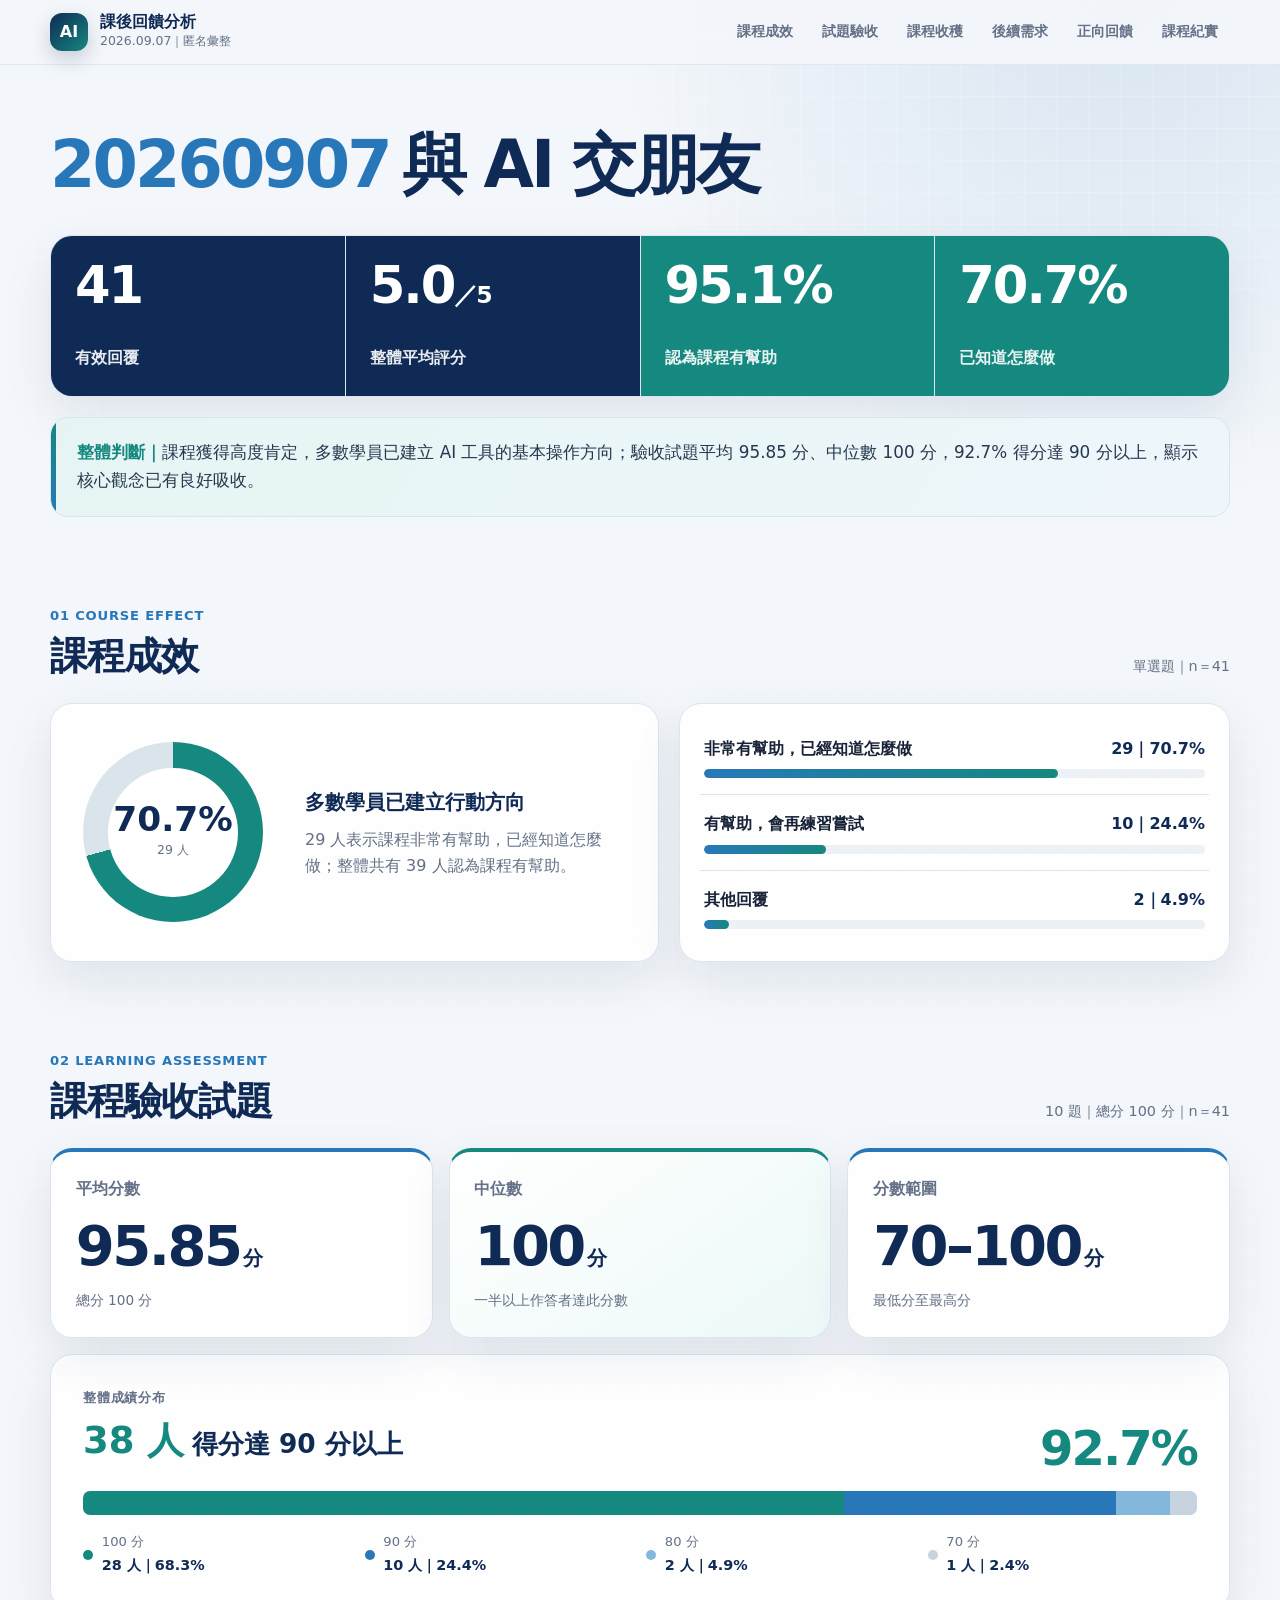
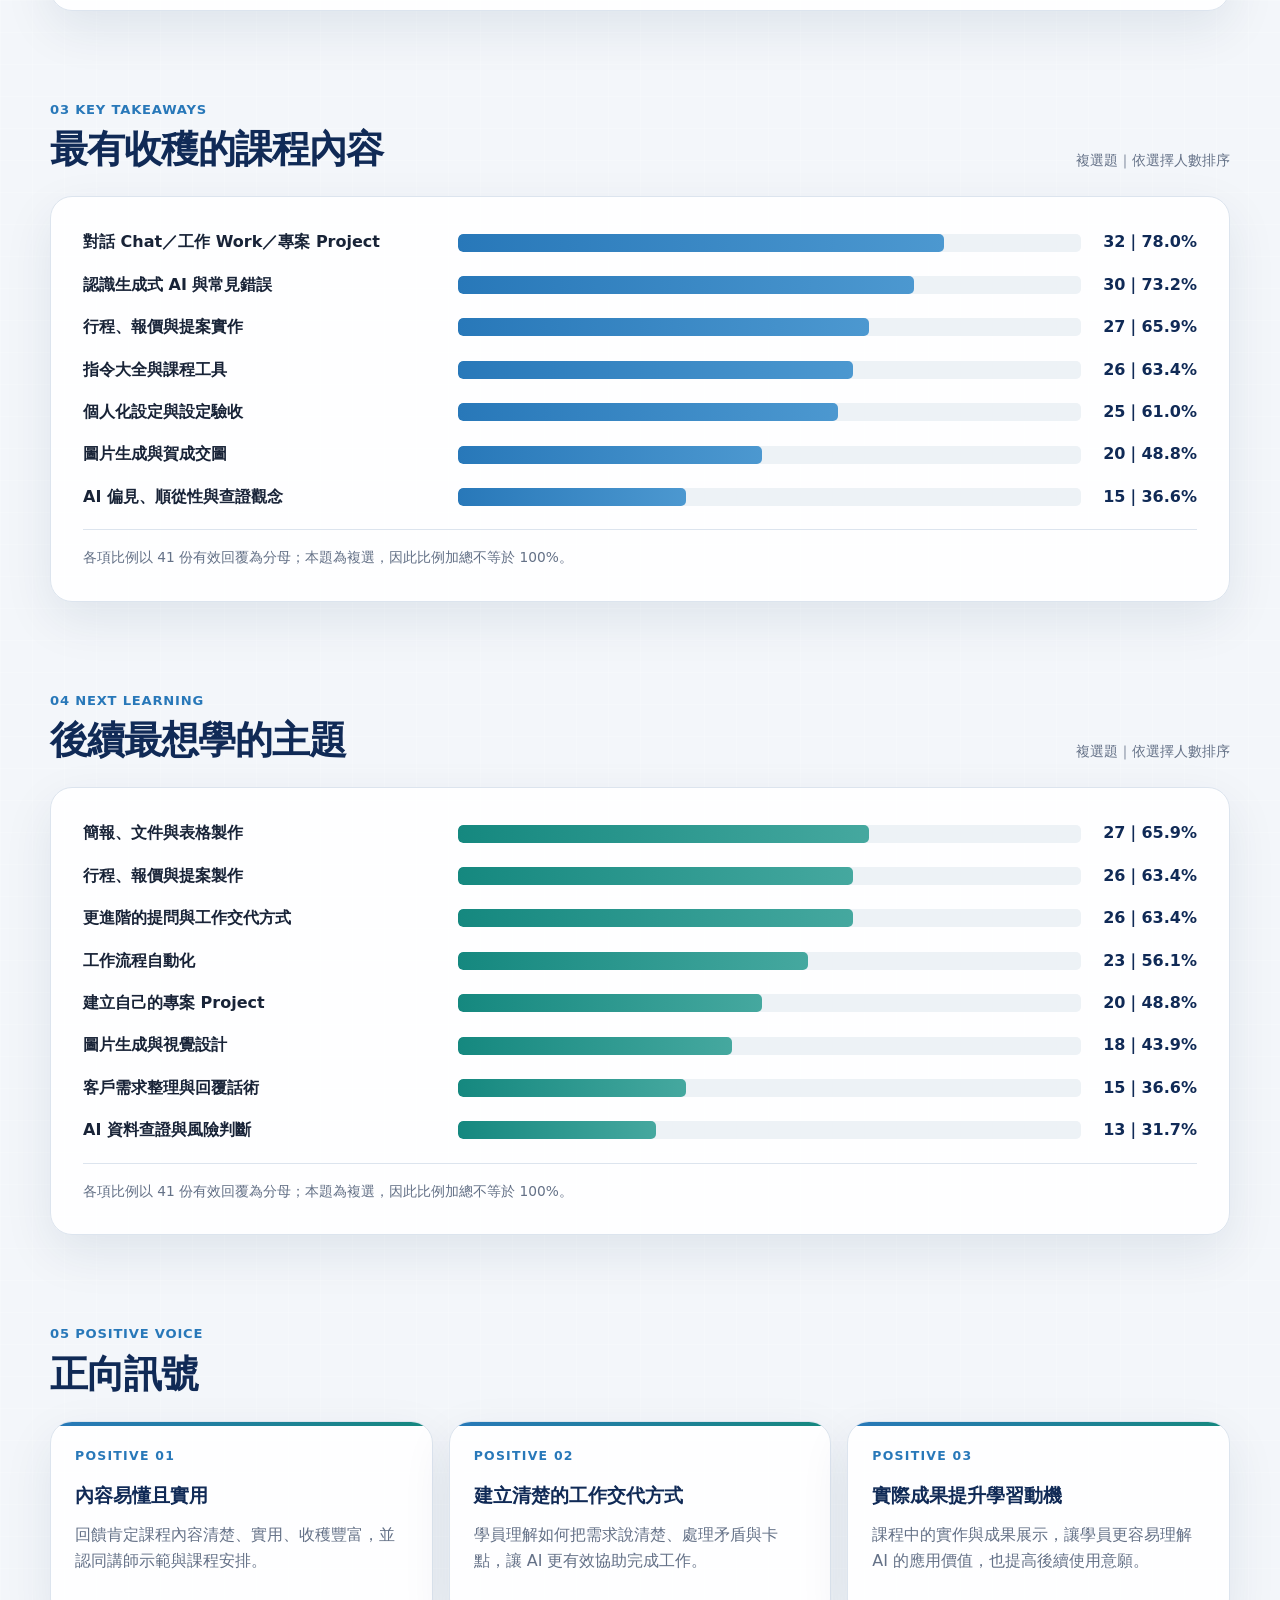
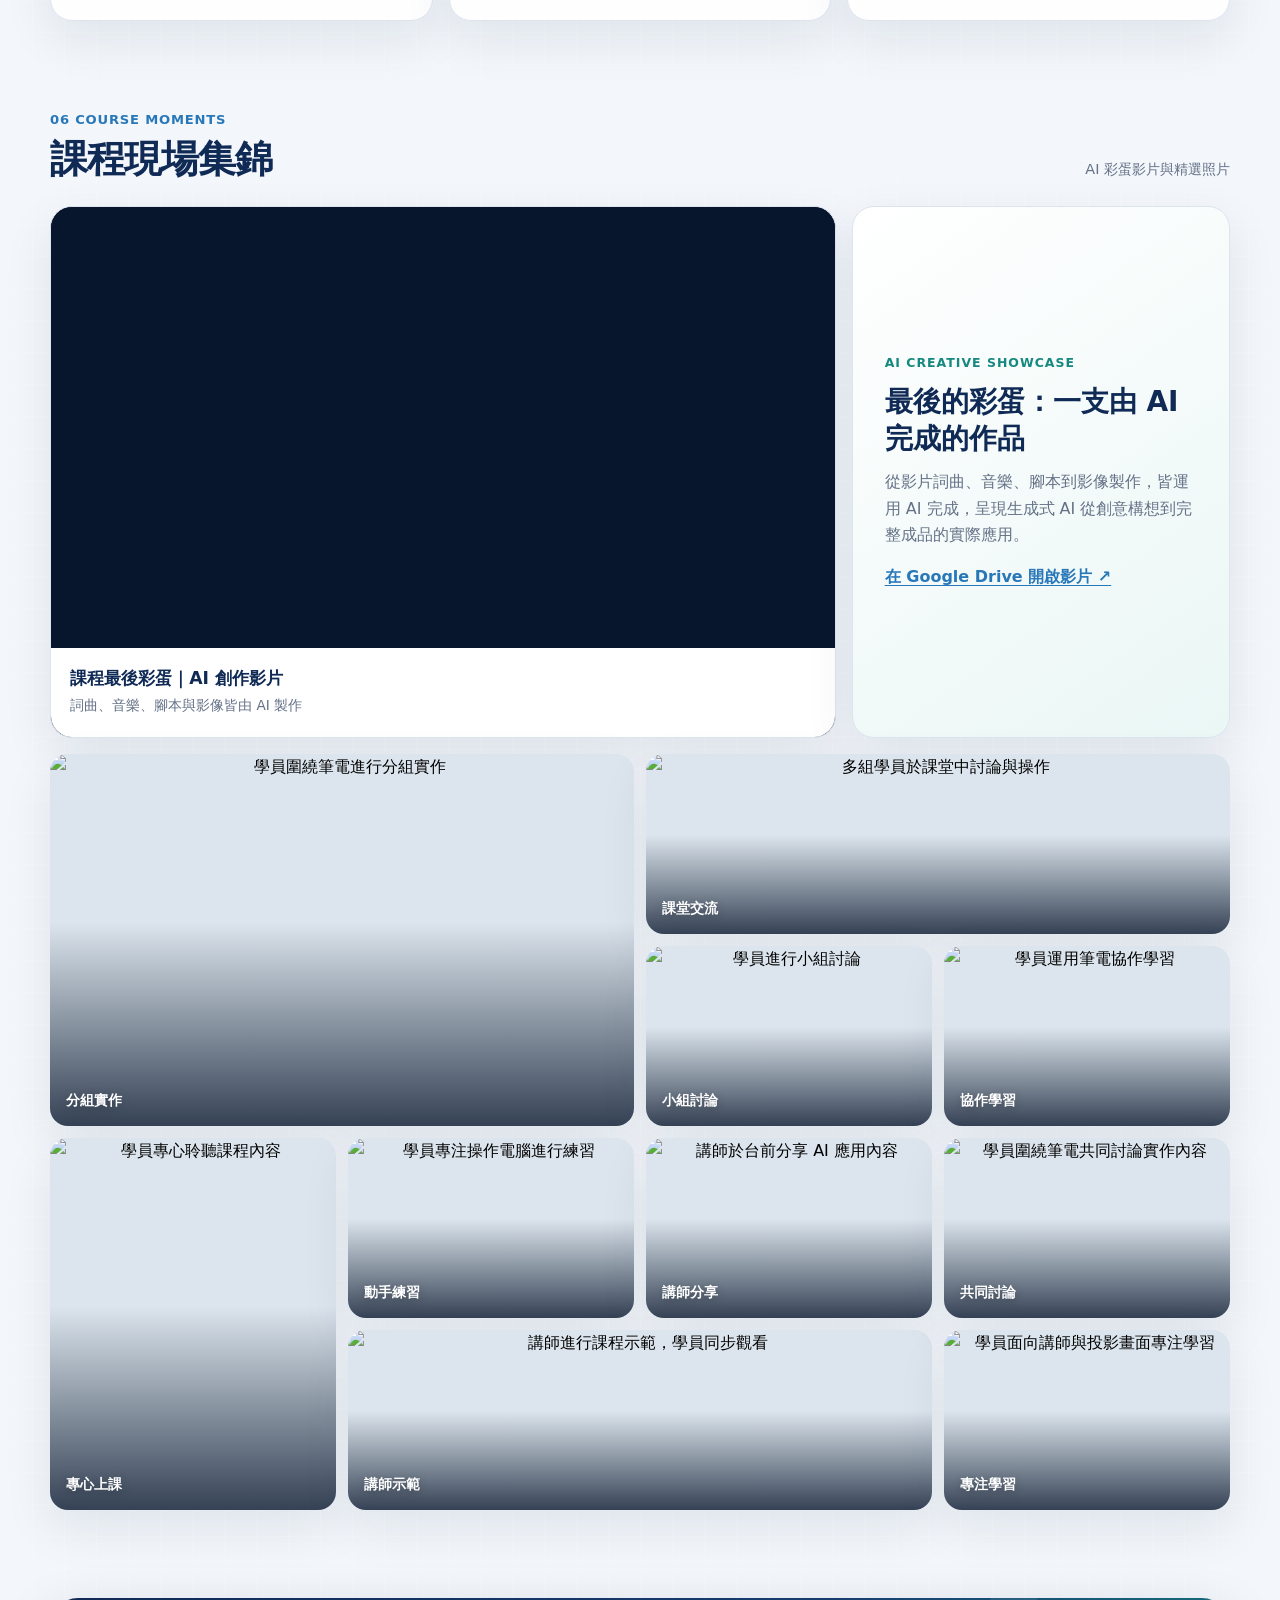
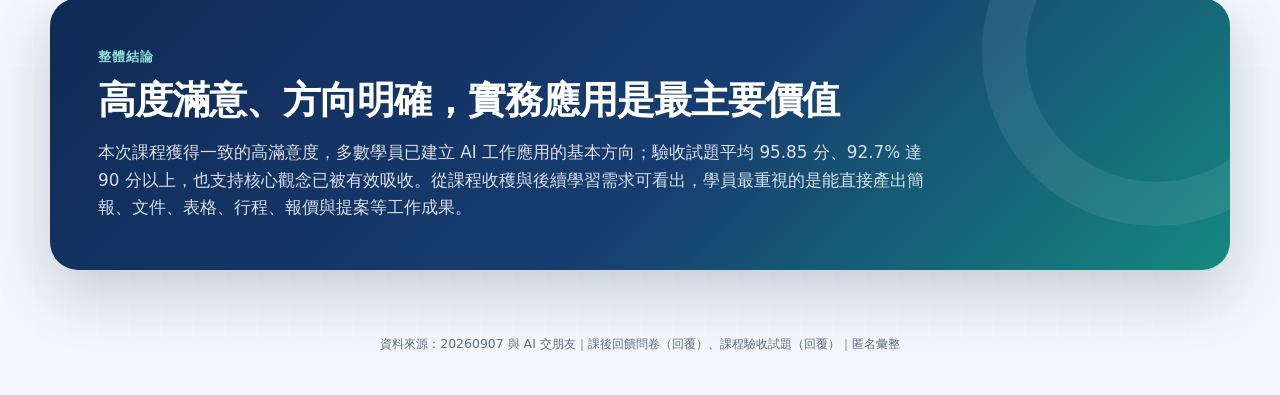
==== 20260907-feedback-report/index.html @ 47a4419a "Clarify AI-created course finale video" ====
<!doctype html>
<html lang="zh-Hant-TW">
<head>
  <meta charset="utf-8">
  <meta name="viewport" content="width=device-width, initial-scale=1, viewport-fit=cover">
  <meta name="theme-color" content="#102a56">
  <meta name="description" content="20260907 與 AI 交朋友課後回饋匿名分析報告，共 41 份有效回覆。">
  <link rel="icon" href="/ai/favicon.ico" sizes="any">
  <link rel="icon" href="/ai/favicon.svg" type="image/svg+xml">
  <title>20260907 與 AI 交朋友｜課後回饋分析</title>
  <style>
    :root {
      --navy: #102a56;
      --navy-2: #173d70;
      --blue: #2878b9;
      --teal: #15887f;
      --cyan: #e8f7f5;
      --sky: #eaf3fb;
      --ink: #182337;
      --muted: #647187;
      --line: #dce4ee;
      --paper: #ffffff;
      --canvas: #f3f6fa;
      --shadow: 0 18px 50px rgba(16, 42, 86, .085);
      --shadow-hover: 0 22px 60px rgba(16, 42, 86, .14);
      --radius: 22px;
      --max: 1180px;
    }

    * { box-sizing: border-box; }
    html { scroll-behavior: smooth; }
    body {
      margin: 0;
      color: var(--ink);
      background:
        linear-gradient(rgba(255,255,255,.18) 1px, transparent 1px),
        linear-gradient(90deg, rgba(255,255,255,.18) 1px, transparent 1px),
        radial-gradient(circle at 88% 0%, rgba(40,120,185,.13), transparent 32rem),
        var(--canvas);
      background-size: 32px 32px, 32px 32px, auto, auto;
      font-family: "Noto Sans TC", "PingFang TC", "Microsoft JhengHei", system-ui, sans-serif;
      font-size: 16px;
      line-height: 1.65;
      -webkit-font-smoothing: antialiased;
    }

    a { color: inherit; }
    button { font: inherit; }
    .skip-link {
      position: fixed; left: 1rem; top: -5rem; z-index: 100;
      padding: .7rem 1rem; border-radius: 10px; background: #fff; color: var(--navy);
    }
    .skip-link:focus { top: 1rem; }

    .topbar {
      position: sticky; top: 0; z-index: 20;
      background: rgba(243, 246, 250, .92);
      border-bottom: 1px solid rgba(220, 228, 238, .8);
      backdrop-filter: blur(16px);
    }
    .topbar-inner {
      width: min(var(--max), calc(100% - 2rem)); margin: auto;
      min-height: 64px; display: flex; align-items: center; justify-content: space-between; gap: 1rem;
    }
    .brand { display: flex; align-items: center; gap: .75rem; min-width: 0; }
    .brand-mark {
      width: 38px; height: 38px; border-radius: 12px; flex: 0 0 auto;
      display: grid; place-items: center; color: #fff; font-weight: 900;
      background: linear-gradient(135deg, var(--navy), var(--teal));
      box-shadow: 0 8px 20px rgba(16,42,86,.2);
    }
    .brand-text { min-width: 0; }
    .brand-text strong { display: block; color: var(--navy); line-height: 1.2; }
    .brand-text span { display: block; color: var(--muted); font-size: .78rem; white-space: nowrap; }
    .nav { display: flex; gap: .25rem; overflow-x: auto; scrollbar-width: none; }
    .nav::-webkit-scrollbar { display: none; }
    .nav a {
      padding: .55rem .78rem; border-radius: 10px; text-decoration: none;
      color: var(--muted); font-size: .88rem; font-weight: 700; white-space: nowrap;
    }
    .nav a:hover, .nav a:focus-visible { color: var(--navy); background: #fff; outline: none; }

    main { width: min(var(--max), calc(100% - 2rem)); margin: 0 auto; }
    .hero { padding: clamp(2.4rem, 5vw, 4.4rem) 0 clamp(1.5rem, 3vw, 2.2rem); }
    h1 {
      margin: 0; display: flex; align-items: baseline; flex-wrap: nowrap; gap: .18em; white-space: nowrap;
      color: var(--navy); font-size: clamp(2.25rem, 5.1vw, 4.35rem); line-height: 1.08; letter-spacing: -.045em;
    }
    .date-title { color: var(--blue); font-weight: 900; }
    .course-title { font-weight: 900; }

    .metrics {
      display: grid; grid-template-columns: repeat(4, 1fr); gap: 1px;
      border: 1px solid var(--line); border-radius: var(--radius); overflow: hidden;
      background: var(--line); box-shadow: var(--shadow);
    }
    .metric {
      min-height: 160px; padding: 1.5rem; background: var(--paper); display: flex; flex-direction: column; justify-content: space-between;
      transition: transform .22s ease, filter .22s ease;
    }
    .metric:hover { transform: translateY(-3px); filter: brightness(1.035); }
    .metric:nth-child(1), .metric:nth-child(2) { background: var(--navy); color: #fff; }
    .metric:nth-child(3), .metric:nth-child(4) { background: var(--teal); color: #fff; }
    .metric-value { font-size: clamp(2rem, 4vw, 3.2rem); font-weight: 900; line-height: 1; letter-spacing: -.04em; }
    .metric-label { font-weight: 700; opacity: .9; }

    .executive {
      margin-top: 1.25rem; padding: 1.35rem 1.5rem 1.35rem 1.65rem; border-radius: 18px; position: relative; overflow: hidden;
      background: linear-gradient(120deg, #e6f5f3, #eef6fb); border: 1px solid #d3e9e6;
      color: #26384f; font-size: 1.05rem;
    }
    .executive::before { content: ""; position: absolute; inset: 0 auto 0 0; width: 5px; background: linear-gradient(var(--teal), var(--blue)); }
    .executive strong { color: var(--teal); }

    section { padding: clamp(3rem, 7vw, 5.5rem) 0 0; scroll-margin-top: 76px; }
    .section-head { display: grid; grid-template-columns: minmax(0, 1fr) auto; gap: 1rem; align-items: end; margin-bottom: 1.5rem; }
    .section-kicker { margin: 0 0 .35rem; color: var(--blue); font-weight: 800; letter-spacing: .06em; font-size: .82rem; }
    h2 { margin: 0; color: var(--navy); font-size: clamp(1.65rem, 3vw, 2.45rem); line-height: 1.2; letter-spacing: -.025em; }
    .section-note { margin: 0; color: var(--muted); font-size: .9rem; }

    .understanding { display: grid; grid-template-columns: 1.05fr .95fr; gap: 1.25rem; }
    .panel { background: rgba(255,255,255,.95); border: 1px solid var(--line); border-radius: var(--radius); box-shadow: var(--shadow); }
    .donut-panel { padding: clamp(1.35rem, 3vw, 2rem); display: grid; grid-template-columns: 190px 1fr; gap: 2rem; align-items: center; }
    .donut {
      --value: 70.7%; width: 180px; aspect-ratio: 1; border-radius: 50%;
      background: conic-gradient(var(--teal) 0 var(--value), #d9e5eb var(--value) 100%);
      display: grid; place-items: center; position: relative;
    }
    .donut::after { content: ""; position: absolute; width: 72%; aspect-ratio: 1; border-radius: 50%; background: #fff; }
    .donut-center { position: relative; z-index: 1; text-align: center; }
    .donut-center strong { display: block; color: var(--navy); font-size: 2.15rem; line-height: 1; }
    .donut-center span { color: var(--muted); font-size: .78rem; }
    .donut-copy h3 { margin: 0 0 .5rem; color: var(--navy); font-size: 1.25rem; }
    .donut-copy p { margin: 0; color: var(--muted); }
    .response-list { padding: 1rem 1.25rem; }
    .response-row { padding: 1rem .25rem; border-bottom: 1px solid var(--line); }
    .response-row:last-child { border: 0; }
    .response-top { display: flex; justify-content: space-between; gap: .8rem; margin-bottom: .45rem; font-weight: 700; }
    .response-top strong { color: var(--navy); white-space: nowrap; }
    .track { width: 100%; height: 9px; background: #edf1f5; border-radius: 99px; overflow: hidden; }
    .fill { height: 100%; border-radius: inherit; background: linear-gradient(90deg, var(--blue), var(--teal)); transform-origin: left; animation: grow .9s ease-out both; }
    @keyframes grow { from { transform: scaleX(0); } }

    .assessment-stats { display: grid; grid-template-columns: repeat(3, 1fr); gap: 1rem; }
    .assessment-stat {
      min-height: 190px; padding: 1.55rem; display: flex; flex-direction: column; justify-content: space-between;
      border-top: 4px solid var(--blue);
    }
    .assessment-stat.featured { border-top-color: var(--teal); background: linear-gradient(145deg, #ffffff, #ecf9f7); }
    .assessment-stat > span { color: var(--muted); font-weight: 800; }
    .assessment-stat strong { color: var(--navy); font-size: clamp(2.2rem, 5vw, 3.5rem); line-height: 1; letter-spacing: -.045em; }
    .assessment-stat strong small { margin-left: .15em; font-size: .36em; letter-spacing: 0; }
    .assessment-stat em { color: var(--muted); font-size: .85rem; font-style: normal; }
    .score-panel { margin-top: 1rem; padding: clamp(1.35rem, 3vw, 2rem); }
    .score-summary { display: flex; align-items: end; justify-content: space-between; gap: 1rem; margin-bottom: 1.2rem; }
    .score-kicker { margin: 0 0 .2rem; color: var(--muted); font-size: .8rem; font-weight: 800; letter-spacing: .06em; }
    .score-summary h3 { margin: 0; color: var(--navy); font-size: clamp(1.2rem, 2.5vw, 1.65rem); }
    .score-summary h3 strong { margin-right: .2em; color: var(--teal); font-size: 1.4em; }
    .score-rate { color: var(--teal); font-size: clamp(2rem, 4vw, 3rem); font-weight: 900; line-height: 1; letter-spacing: -.04em; }
    .score-stack { display: flex; height: 24px; overflow: hidden; border-radius: 7px; background: #edf2f6; }
    .score-stack span { display: block; min-width: 4px; }
    .score-100 { background: var(--teal); }
    .score-90 { background: var(--blue); }
    .score-80 { background: #83b7db; }
    .score-70 { background: #c7d4df; }
    .score-legend { display: grid; grid-template-columns: repeat(4, 1fr); gap: .75rem; margin-top: 1rem; }
    .score-legend div { display: grid; grid-template-columns: 10px 1fr; gap: .1rem .55rem; align-items: center; }
    .score-legend i { grid-row: 1 / span 2; width: 10px; height: 10px; border-radius: 50%; }
    .score-legend span { color: var(--muted); font-size: .82rem; }
    .score-legend strong { color: var(--navy); font-size: .9rem; }

    .chart-card { padding: clamp(1.2rem, 3vw, 2rem); }
    .chart-list { display: grid; gap: 1rem; }
    .bar-row { display: grid; grid-template-columns: minmax(220px, 1.15fr) minmax(260px, 2fr) 100px; gap: 1rem; align-items: center; }
    .bar-label { font-weight: 700; }
    .bar-track { height: 18px; background: #edf2f6; border-radius: 5px; overflow: hidden; }
    .bar { height: 100%; border-radius: inherit; background: linear-gradient(90deg, var(--blue), #4c98d0); transform-origin: left; animation: grow .9s ease-out both; }
    .bar.teal { background: linear-gradient(90deg, var(--teal), #45a89f); }
    .bar-value { color: var(--navy); font-weight: 900; text-align: right; white-space: nowrap; }
    .chart-foot { margin: 1.2rem 0 0; padding-top: 1rem; border-top: 1px solid var(--line); color: var(--muted); font-size: .86rem; }

    .signals { display: grid; grid-template-columns: repeat(3, 1fr); gap: 1rem; }
    .signal { padding: 1.5rem; min-height: 200px; position: relative; overflow: hidden; transition: transform .22s ease, box-shadow .22s ease; }
    .signal::before { content: ""; position: absolute; inset: 0 0 auto; height: 4px; background: linear-gradient(90deg, var(--blue), var(--teal)); }
    .signal:hover { transform: translateY(-4px); box-shadow: var(--shadow-hover); }
    .signal-no { color: var(--blue); font-size: .78rem; font-weight: 900; letter-spacing: .1em; }
    .signal h3 { margin: .85rem 0 .65rem; color: var(--navy); font-size: 1.2rem; }
    .signal p { margin: 0; color: var(--muted); }

    .media-intro {
      display: grid; grid-template-columns: minmax(0, 1.35fr) minmax(260px, .65fr); gap: 1rem; margin-bottom: 1rem;
    }
    .video-card { overflow: hidden; background: #07152d; }
    .video-frame { position: relative; aspect-ratio: 16 / 9; background: #07152d; }
    .video-frame iframe { position: absolute; inset: 0; width: 100%; height: 100%; border: 0; }
    .video-meta { padding: 1rem 1.2rem 1.15rem; background: #fff; }
    .video-meta strong { display: block; color: var(--navy); font-size: 1.08rem; }
    .video-meta span { color: var(--muted); font-size: .85rem; }
    .video-copy {
      padding: clamp(1.35rem, 3vw, 2rem); display: flex; flex-direction: column; justify-content: center;
      background: linear-gradient(145deg, #ffffff, #eaf7f5);
    }
    .video-copy .eyebrow { margin: 0 0 .65rem; color: var(--teal); font-size: .78rem; font-weight: 900; letter-spacing: .08em; }
    .video-copy h3 { margin: 0; color: var(--navy); font-size: clamp(1.25rem, 2.5vw, 1.75rem); line-height: 1.3; }
    .video-copy p { margin: .75rem 0 0; color: var(--muted); }
    .video-link { margin-top: 1rem; color: var(--blue); font-weight: 800; text-underline-offset: 3px; }

    .gallery { display: grid; grid-template-columns: repeat(4, 1fr); grid-auto-rows: 180px; grid-auto-flow: dense; gap: .75rem; }
    .gallery-item {
      appearance: none; display: block; position: relative; min-width: 0; padding: 0; overflow: hidden;
      border: 0; border-radius: 18px; background: #dce5ed; cursor: zoom-in; box-shadow: var(--shadow);
    }
    .gallery-item.featured { grid-column: span 2; grid-row: span 2; }
    .gallery-item.wide { grid-column: span 2; }
    .gallery-item.tall { grid-row: span 2; }
    .gallery-item img { width: 100%; height: 100%; display: block; object-fit: cover; transition: transform .45s ease, filter .3s ease; }
    .gallery-item::after {
      content: ""; position: absolute; inset: 45% 0 0; pointer-events: none;
      background: linear-gradient(transparent, rgba(6, 20, 42, .78));
    }
    .gallery-item:hover img, .gallery-item:focus-visible img { transform: scale(1.035); filter: saturate(1.06); }
    .gallery-item:focus-visible { outline: 3px solid #77c9c1; outline-offset: 3px; }
    .gallery-label {
      position: absolute; left: 1rem; right: 1rem; bottom: .85rem; z-index: 1;
      color: #fff; font-size: .88rem; font-weight: 800; text-align: left; text-shadow: 0 2px 10px rgba(0,0,0,.25);
    }
    .lightbox { width: min(1100px, calc(100% - 2rem)); max-height: 92vh; padding: 0; border: 0; border-radius: 20px; overflow: hidden; background: #07152d; box-shadow: 0 30px 90px rgba(0,0,0,.35); }
    .lightbox::backdrop { background: rgba(4, 13, 29, .82); backdrop-filter: blur(6px); }
    .lightbox img { display: block; width: 100%; max-height: 82vh; object-fit: contain; }
    .lightbox-close {
      position: absolute; top: .75rem; right: .75rem; z-index: 2; width: 42px; height: 42px;
      border: 1px solid rgba(255,255,255,.3); border-radius: 50%; color: #fff; background: rgba(7,21,45,.72); cursor: pointer;
    }

    .conclusion {
      margin: clamp(3rem, 7vw, 5.5rem) 0 4rem; padding: clamp(1.75rem, 4vw, 3rem);
      color: #fff; border-radius: 28px; overflow: hidden; position: relative;
      background: linear-gradient(135deg, var(--navy), var(--navy-2) 54%, var(--teal)); box-shadow: 0 24px 60px rgba(16,42,86,.2);
    }
    .conclusion::after {
      content: ""; position: absolute; width: 260px; height: 260px; right: -100px; top: -120px;
      border: 44px solid rgba(255,255,255,.08); border-radius: 50%;
    }
    .conclusion small { display: block; margin-bottom: .55rem; color: #91ddd4; font-weight: 800; letter-spacing: .08em; }
    .conclusion h2 { color: #fff; position: relative; z-index: 1; }
    .conclusion p { margin: 1rem 0 0; max-width: 850px; color: rgba(255,255,255,.84); font-size: 1.05rem; position: relative; z-index: 1; }

    footer { padding: 0 0 2.5rem; text-align: center; color: var(--muted); font-size: .78rem; }

    @media (prefers-reduced-motion: reduce) {
      html { scroll-behavior: auto; }
      .fill, .bar { animation: none; }
      .metric, .signal { transition: none; }
    }
    @media (max-width: 900px) {
      .topbar-inner { flex-wrap: wrap; padding: .6rem 0 .5rem; gap: .35rem; }
      .brand { width: 100%; }
      .nav { width: 100%; margin: 0 -.2rem; }
      .nav a { padding: .45rem .65rem; font-size: .82rem; }
      section { scroll-margin-top: 112px; }
      .metrics { grid-template-columns: repeat(2, 1fr); }
      .metric { min-height: 135px; }
      .understanding { grid-template-columns: 1fr; }
      .assessment-stats { grid-template-columns: 1fr 1fr; }
      .assessment-stat:last-child { grid-column: 1 / -1; }
      .signals { grid-template-columns: 1fr; }
      .signal { min-height: 0; }
      .media-intro { grid-template-columns: 1fr; }
      .gallery { grid-template-columns: repeat(2, 1fr); grid-auto-rows: 190px; }
    }
    @media (max-width: 680px) {
      main, .topbar-inner { width: min(100% - 1.2rem, var(--max)); }
      .topbar-inner { min-height: 58px; }
      .brand-mark { width: 34px; height: 34px; border-radius: 10px; }
      .brand-text span { font-size: .7rem; }
      .hero { padding-top: 2rem; }
      h1 { display: flex; font-size: clamp(1.35rem, 6.2vw, 1.8rem); gap: .22em; }
      .date-title, .course-title { display: inline; }
      .date-title { margin-bottom: 0; font-size: 1em; letter-spacing: -.02em; }
      .metrics { grid-template-columns: 1fr 1fr; border-radius: 18px; }
      .metric { min-height: 116px; padding: 1.1rem; }
      .metric-value { font-size: clamp(1.75rem, 10vw, 2.5rem); }
      .metric-label { font-size: .85rem; }
      .executive { padding: 1.1rem 1.1rem 1.1rem 1.35rem; font-size: 1rem; }
      .section-head { grid-template-columns: 1fr; }
      .section-note { margin-top: -.35rem; }
      .donut-panel { grid-template-columns: 1fr; justify-items: center; text-align: center; gap: 1.25rem; }
      .donut { width: 165px; }
      .assessment-stats { grid-template-columns: 1fr; }
      .assessment-stat, .assessment-stat:last-child { grid-column: auto; min-height: 145px; }
      .score-summary { align-items: flex-start; }
      .score-legend { grid-template-columns: 1fr 1fr; gap: .8rem; }
      .bar-row { grid-template-columns: 1fr auto; gap: .35rem .8rem; }
      .bar-label { font-size: .95rem; }
      .bar-track { grid-column: 1 / -1; grid-row: 2; height: 13px; }
      .bar-value { grid-column: 2; grid-row: 1; }
      .chart-list { gap: 1.15rem; }
      .gallery { grid-template-columns: 1fr; grid-auto-rows: 230px; }
      .gallery-item.featured, .gallery-item.wide, .gallery-item.tall { grid-column: auto; grid-row: auto; }
      .gallery-item { border-radius: 15px; }
      .conclusion { border-radius: 22px; }
    }
    @media print {
      body { background: #fff; }
      .topbar { position: static; }
      .nav { display: none; }
      main { width: 100%; }
      .hero { padding-top: 2rem; }
      section { break-inside: avoid; padding-top: 2rem; }
      .panel, .metrics, .conclusion { box-shadow: none; }
    }
  </style>
</head>
<body>
  <a class="skip-link" href="#main">跳至主要內容</a>
  <header class="topbar">
    <div class="topbar-inner">
      <div class="brand" aria-label="課後回饋分析">
        <div class="brand-mark" aria-hidden="true">AI</div>
        <div class="brand-text">
          <strong>課後回饋分析</strong>
          <span>2026.09.07｜匿名彙整</span>
        </div>
      </div>
      <nav class="nav" aria-label="頁面導覽">
        <a href="#effect">課程成效</a>
        <a href="#assessment">試題驗收</a>
        <a href="#gain">課程收穫</a>
        <a href="#next">後續需求</a>
        <a href="#voice">正向回饋</a>
        <a href="#moments">課程紀實</a>
      </nav>
    </div>
  </header>

  <main id="main">
    <div class="hero">
      <h1><span class="date-title">20260907</span><span class="course-title">與 AI 交朋友</span></h1>
    </div>

    <div class="metrics" aria-label="四項主要成果">
      <article class="metric"><div class="metric-value">41</div><div class="metric-label">有效回覆</div></article>
      <article class="metric"><div class="metric-value">5.0<small style="font-size:.46em">／5</small></div><div class="metric-label">整體平均評分</div></article>
      <article class="metric"><div class="metric-value">95.1%</div><div class="metric-label">認為課程有幫助</div></article>
      <article class="metric"><div class="metric-value">70.7%</div><div class="metric-label">已知道怎麼做</div></article>
    </div>

    <div class="executive"><strong>整體判斷｜</strong>課程獲得高度肯定，多數學員已建立 AI 工具的基本操作方向；驗收試題平均 95.85 分、中位數 100 分，92.7% 得分達 90 分以上，顯示核心觀念已有良好吸收。</div>

    <section id="effect">
      <div class="section-head">
        <div><p class="section-kicker">01 COURSE EFFECT</p><h2>課程成效</h2></div>
        <p class="section-note">單選題｜n＝41</p>
      </div>
      <div class="understanding">
        <article class="panel donut-panel">
          <div class="donut" role="img" aria-label="70.7% 的學員表示已經知道怎麼做">
            <div class="donut-center"><strong>70.7%</strong><span>29 人</span></div>
          </div>
          <div class="donut-copy">
            <h3>多數學員已建立行動方向</h3>
            <p>29 人表示課程非常有幫助，已經知道怎麼做；整體共有 39 人認為課程有幫助。</p>
          </div>
        </article>
        <article class="panel response-list" aria-label="AI 工作應用理解程度">
          <div class="response-row">
            <div class="response-top"><span>非常有幫助，已經知道怎麼做</span><strong>29｜70.7%</strong></div>
            <div class="track"><div class="fill" style="width:70.7%"></div></div>
          </div>
          <div class="response-row">
            <div class="response-top"><span>有幫助，會再練習嘗試</span><strong>10｜24.4%</strong></div>
            <div class="track"><div class="fill" style="width:24.4%"></div></div>
          </div>
          <div class="response-row">
            <div class="response-top"><span>其他回覆</span><strong>2｜4.9%</strong></div>
            <div class="track"><div class="fill" style="width:4.9%"></div></div>
          </div>
        </article>
      </div>
    </section>

    <section id="assessment">
      <div class="section-head">
        <div><p class="section-kicker">02 LEARNING ASSESSMENT</p><h2>課程驗收試題</h2></div>
        <p class="section-note">10 題｜總分 100 分｜n＝41</p>
      </div>
      <div class="assessment-stats" aria-label="驗收試題主要統計">
        <article class="panel assessment-stat">
          <span>平均分數</span>
          <strong>95.85<small>分</small></strong>
          <em>總分 100 分</em>
        </article>
        <article class="panel assessment-stat featured">
          <span>中位數</span>
          <strong>100<small>分</small></strong>
          <em>一半以上作答者達此分數</em>
        </article>
        <article class="panel assessment-stat">
          <span>分數範圍</span>
          <strong>70–100<small>分</small></strong>
          <em>最低分至最高分</em>
        </article>
      </div>
      <article class="panel score-panel">
        <div class="score-summary">
          <div>
            <p class="score-kicker">整體成績分布</p>
            <h3><strong>38 人</strong>得分達 90 分以上</h3>
          </div>
          <div class="score-rate">92.7%</div>
        </div>
        <div class="score-stack" role="img" aria-label="100 分 28 人、90 分 10 人、80 分 2 人、70 分 1 人">
          <span class="score-100" style="width:68.3%"></span>
          <span class="score-90" style="width:24.4%"></span>
          <span class="score-80" style="width:4.9%"></span>
          <span class="score-70" style="width:2.4%"></span>
        </div>
        <div class="score-legend" aria-hidden="true">
          <div><i class="score-100"></i><span>100 分</span><strong>28 人｜68.3%</strong></div>
          <div><i class="score-90"></i><span>90 分</span><strong>10 人｜24.4%</strong></div>
          <div><i class="score-80"></i><span>80 分</span><strong>2 人｜4.9%</strong></div>
          <div><i class="score-70"></i><span>70 分</span><strong>1 人｜2.4%</strong></div>
        </div>
      </article>
    </section>

    <section id="gain">
      <div class="section-head">
        <div><p class="section-kicker">03 KEY TAKEAWAYS</p><h2>最有收穫的課程內容</h2></div>
        <p class="section-note">複選題｜依選擇人數排序</p>
      </div>
      <article class="panel chart-card">
        <div class="chart-list">
          <div class="bar-row"><div class="bar-label">對話 Chat／工作 Work／專案 Project</div><div class="bar-track"><div class="bar" style="width:78%"></div></div><div class="bar-value">32｜78.0%</div></div>
          <div class="bar-row"><div class="bar-label">認識生成式 AI 與常見錯誤</div><div class="bar-track"><div class="bar" style="width:73.2%"></div></div><div class="bar-value">30｜73.2%</div></div>
          <div class="bar-row"><div class="bar-label">行程、報價與提案實作</div><div class="bar-track"><div class="bar" style="width:65.9%"></div></div><div class="bar-value">27｜65.9%</div></div>
          <div class="bar-row"><div class="bar-label">指令大全與課程工具</div><div class="bar-track"><div class="bar" style="width:63.4%"></div></div><div class="bar-value">26｜63.4%</div></div>
          <div class="bar-row"><div class="bar-label">個人化設定與設定驗收</div><div class="bar-track"><div class="bar" style="width:61%"></div></div><div class="bar-value">25｜61.0%</div></div>
          <div class="bar-row"><div class="bar-label">圖片生成與賀成交圖</div><div class="bar-track"><div class="bar" style="width:48.8%"></div></div><div class="bar-value">20｜48.8%</div></div>
          <div class="bar-row"><div class="bar-label">AI 偏見、順從性與查證觀念</div><div class="bar-track"><div class="bar" style="width:36.6%"></div></div><div class="bar-value">15｜36.6%</div></div>
        </div>
        <p class="chart-foot">各項比例以 41 份有效回覆為分母；本題為複選，因此比例加總不等於 100%。</p>
      </article>
    </section>

    <section id="next">
      <div class="section-head">
        <div><p class="section-kicker">04 NEXT LEARNING</p><h2>後續最想學的主題</h2></div>
        <p class="section-note">複選題｜依選擇人數排序</p>
      </div>
      <article class="panel chart-card">
        <div class="chart-list">
          <div class="bar-row"><div class="bar-label">簡報、文件與表格製作</div><div class="bar-track"><div class="bar teal" style="width:65.9%"></div></div><div class="bar-value">27｜65.9%</div></div>
          <div class="bar-row"><div class="bar-label">行程、報價與提案製作</div><div class="bar-track"><div class="bar teal" style="width:63.4%"></div></div><div class="bar-value">26｜63.4%</div></div>
          <div class="bar-row"><div class="bar-label">更進階的提問與工作交代方式</div><div class="bar-track"><div class="bar teal" style="width:63.4%"></div></div><div class="bar-value">26｜63.4%</div></div>
          <div class="bar-row"><div class="bar-label">工作流程自動化</div><div class="bar-track"><div class="bar teal" style="width:56.1%"></div></div><div class="bar-value">23｜56.1%</div></div>
          <div class="bar-row"><div class="bar-label">建立自己的專案 Project</div><div class="bar-track"><div class="bar teal" style="width:48.8%"></div></div><div class="bar-value">20｜48.8%</div></div>
          <div class="bar-row"><div class="bar-label">圖片生成與視覺設計</div><div class="bar-track"><div class="bar teal" style="width:43.9%"></div></div><div class="bar-value">18｜43.9%</div></div>
          <div class="bar-row"><div class="bar-label">客戶需求整理與回覆話術</div><div class="bar-track"><div class="bar teal" style="width:36.6%"></div></div><div class="bar-value">15｜36.6%</div></div>
          <div class="bar-row"><div class="bar-label">AI 資料查證與風險判斷</div><div class="bar-track"><div class="bar teal" style="width:31.7%"></div></div><div class="bar-value">13｜31.7%</div></div>
        </div>
        <p class="chart-foot">各項比例以 41 份有效回覆為分母；本題為複選，因此比例加總不等於 100%。</p>
      </article>
    </section>

    <section id="voice">
      <div class="section-head">
        <div><p class="section-kicker">05 POSITIVE VOICE</p><h2>正向訊號</h2></div>
      </div>
      <div class="signals">
        <article class="panel signal"><div class="signal-no">POSITIVE 01</div><h3>內容易懂且實用</h3><p>回饋肯定課程內容清楚、實用、收穫豐富，並認同講師示範與課程安排。</p></article>
        <article class="panel signal"><div class="signal-no">POSITIVE 02</div><h3>建立清楚的工作交代方式</h3><p>學員理解如何把需求說清楚、處理矛盾與卡點，讓 AI 更有效協助完成工作。</p></article>
        <article class="panel signal"><div class="signal-no">POSITIVE 03</div><h3>實際成果提升學習動機</h3><p>課程中的實作與成果展示，讓學員更容易理解 AI 的應用價值，也提高後續使用意願。</p></article>
      </div>
    </section>

    <section id="moments">
      <div class="section-head">
        <div><p class="section-kicker">06 COURSE MOMENTS</p><h2>課程現場集錦</h2></div>
        <p class="section-note">AI 彩蛋影片與精選照片</p>
      </div>

      <div class="media-intro">
        <article class="panel video-card">
          <div class="video-frame">
            <iframe src="https://drive.google.com/file/d/1cu6SCiHDc1nxwx97t2Wy2cElQJ4lwcWD/preview" title="20260907 與 AI 交朋友課程影片" loading="lazy" allow="autoplay; fullscreen" allowfullscreen></iframe>
          </div>
          <div class="video-meta"><strong>課程最後彩蛋｜AI 創作影片</strong><span>詞曲、音樂、腳本與影像皆由 AI 製作</span></div>
        </article>
        <aside class="panel video-copy">
          <p class="eyebrow">AI CREATIVE SHOWCASE</p>
          <h3>最後的彩蛋：一支由 AI 完成的作品</h3>
          <p>從影片詞曲、音樂、腳本到影像製作，皆運用 AI 完成，呈現生成式 AI 從創意構想到完整成品的實際應用。</p>
          <a class="video-link" href="https://drive.google.com/file/d/1cu6SCiHDc1nxwx97t2Wy2cElQJ4lwcWD/view?usp=sharing" target="_blank" rel="noopener">在 Google Drive 開啟影片 ↗</a>
        </aside>
      </div>

      <div class="gallery" aria-label="課程現場精選照片">
        <button class="gallery-item featured" type="button" data-full="https://drive.google.com/thumbnail?id=1x2SCOK8wjNpaPF1no77nFOaI2WZKJav7&sz=w2400" aria-label="放大檢視學員分組實作照片"><img src="https://drive.google.com/thumbnail?id=1x2SCOK8wjNpaPF1no77nFOaI2WZKJav7&sz=w1600" alt="學員圍繞筆電進行分組實作" loading="lazy" decoding="async"><span class="gallery-label">分組實作</span></button>
        <button class="gallery-item wide" type="button" data-full="https://drive.google.com/thumbnail?id=17gmaru0XmKcUcuAEcw2oogdqNfad_FQW&sz=w2400" aria-label="放大檢視課堂交流照片"><img src="https://drive.google.com/thumbnail?id=17gmaru0XmKcUcuAEcw2oogdqNfad_FQW&sz=w1600" alt="多組學員於課堂中討論與操作" loading="lazy" decoding="async"><span class="gallery-label">課堂交流</span></button>
        <button class="gallery-item" type="button" data-full="https://drive.google.com/thumbnail?id=16JLltZGq1RzleZLWiMtxWSBLysy5BMTd&sz=w2400" aria-label="放大檢視小組討論照片"><img src="https://drive.google.com/thumbnail?id=16JLltZGq1RzleZLWiMtxWSBLysy5BMTd&sz=w1600" alt="學員進行小組討論" loading="lazy" decoding="async"><span class="gallery-label">小組討論</span></button>
        <button class="gallery-item" type="button" data-full="https://drive.google.com/thumbnail?id=13PLgWcB2Ac51Xy3brcG3p3b8RJryIhdU&sz=w2400" aria-label="放大檢視協作學習照片"><img src="https://drive.google.com/thumbnail?id=13PLgWcB2Ac51Xy3brcG3p3b8RJryIhdU&sz=w1600" alt="學員運用筆電協作學習" loading="lazy" decoding="async"><span class="gallery-label">協作學習</span></button>
        <button class="gallery-item tall" type="button" data-full="https://drive.google.com/thumbnail?id=1Q5L-YWLQ-rWSE68V4407FLv34m3_QS7w&sz=w2400" aria-label="放大檢視專心上課照片"><img src="https://drive.google.com/thumbnail?id=1Q5L-YWLQ-rWSE68V4407FLv34m3_QS7w&sz=w1600" alt="學員專心聆聽課程內容" loading="lazy" decoding="async"><span class="gallery-label">專心上課</span></button>
        <button class="gallery-item" type="button" data-full="https://drive.google.com/thumbnail?id=1aGAtR9614EaaoJTA-OgV9H0V3ls2z25s&sz=w2400" aria-label="放大檢視動手練習照片"><img src="https://drive.google.com/thumbnail?id=1aGAtR9614EaaoJTA-OgV9H0V3ls2z25s&sz=w1600" alt="學員專注操作電腦進行練習" loading="lazy" decoding="async"><span class="gallery-label">動手練習</span></button>
        <button class="gallery-item" type="button" data-full="https://drive.google.com/thumbnail?id=1Rwipxn1NTm7ozj0Gln-UvTNojHm3EpWX&sz=w2400" aria-label="放大檢視講師分享照片"><img src="https://drive.google.com/thumbnail?id=1Rwipxn1NTm7ozj0Gln-UvTNojHm3EpWX&sz=w1600" alt="講師於台前分享 AI 應用內容" loading="lazy" decoding="async"><span class="gallery-label">講師分享</span></button>
        <button class="gallery-item wide" type="button" data-full="https://drive.google.com/thumbnail?id=1bKdoRhZMbtMO1QZ_lwvcXvGA2bxeHY1j&sz=w2400" aria-label="放大檢視講師示範照片"><img src="https://drive.google.com/thumbnail?id=1bKdoRhZMbtMO1QZ_lwvcXvGA2bxeHY1j&sz=w1600" alt="講師進行課程示範，學員同步觀看" loading="lazy" decoding="async"><span class="gallery-label">講師示範</span></button>
        <button class="gallery-item" type="button" data-full="https://drive.google.com/thumbnail?id=1NNta97XBM_BxOgfKOQ7oyP-tRnkKQvfS&sz=w2400" aria-label="放大檢視學員共同討論照片"><img src="https://drive.google.com/thumbnail?id=1NNta97XBM_BxOgfKOQ7oyP-tRnkKQvfS&sz=w1600" alt="學員圍繞筆電共同討論實作內容" loading="lazy" decoding="async"><span class="gallery-label">共同討論</span></button>
        <button class="gallery-item" type="button" data-full="https://drive.google.com/thumbnail?id=1q_-iMIpFGbTM5XDRrpA3DKgiRgSo3FCo&sz=w2400" aria-label="放大檢視課堂專注學習照片"><img src="https://drive.google.com/thumbnail?id=1q_-iMIpFGbTM5XDRrpA3DKgiRgSo3FCo&sz=w1600" alt="學員面向講師與投影畫面專注學習" loading="lazy" decoding="async"><span class="gallery-label">專注學習</span></button>
      </div>
    </section>

    <dialog class="lightbox" id="lightbox" aria-label="照片放大檢視">
      <button class="lightbox-close" type="button" aria-label="關閉照片">✕</button>
      <img src="" alt="">
    </dialog>

    <article class="conclusion">
      <small>整體結論</small>
      <h2>高度滿意、方向明確，實務應用是最主要價值</h2>
      <p>本次課程獲得一致的高滿意度，多數學員已建立 AI 工作應用的基本方向；驗收試題平均 95.85 分、92.7% 達 90 分以上，也支持核心觀念已被有效吸收。從課程收穫與後續學習需求可看出，學員最重視的是能直接產出簡報、文件、表格、行程、報價與提案等工作成果。</p>
    </article>
  </main>

  <footer>資料來源：20260907 與 AI 交朋友｜課後回饋問卷（回覆）、課程驗收試題（回覆）｜匿名彙整</footer>
  <script>
    const lightbox = document.querySelector('#lightbox');
    const lightboxImage = lightbox.querySelector('img');
    document.querySelectorAll('.gallery-item').forEach((item) => {
      item.addEventListener('click', () => {
        const thumbnail = item.querySelector('img');
        lightboxImage.src = item.dataset.full;
        lightboxImage.alt = thumbnail.alt;
        lightbox.showModal();
      });
    });
    lightbox.querySelector('.lightbox-close').addEventListener('click', () => lightbox.close());
    lightbox.addEventListener('click', (event) => {
      if (event.target === lightbox) lightbox.close();
    });
  </script>
</body>
</html>
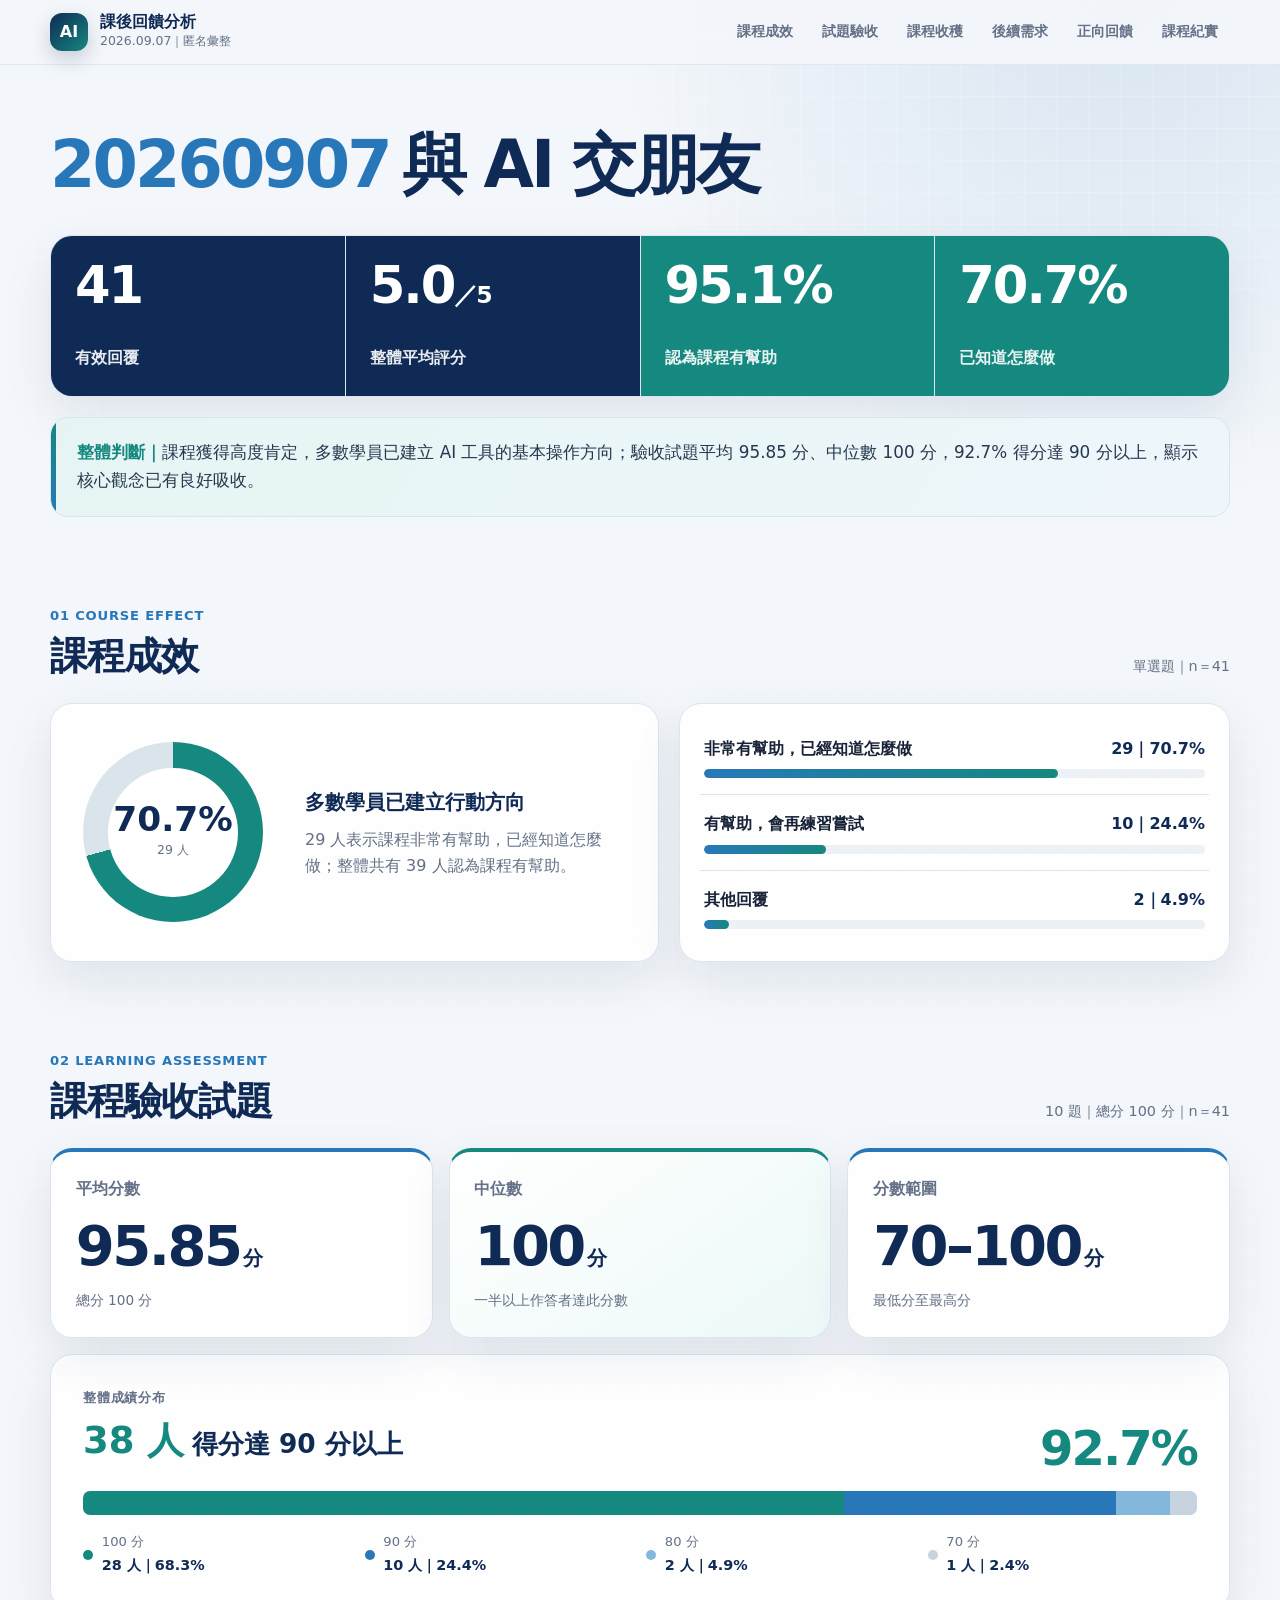
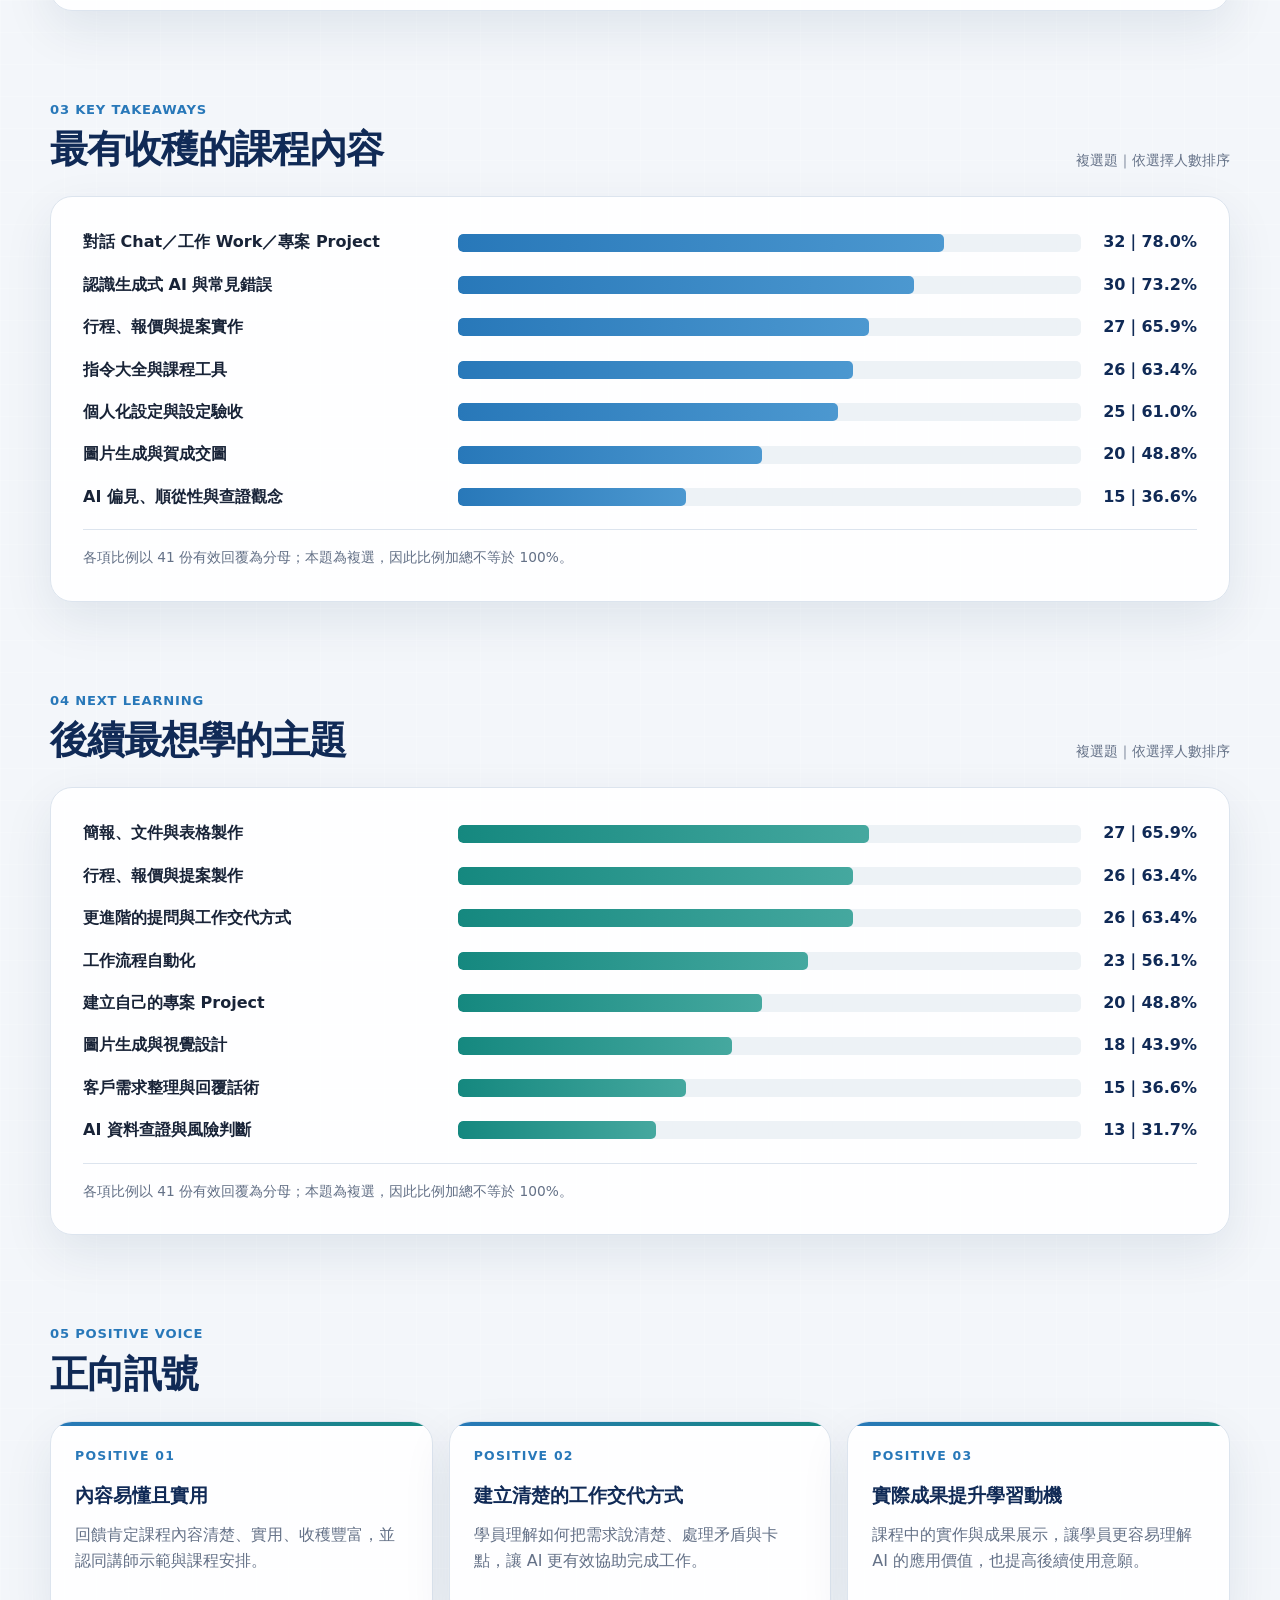
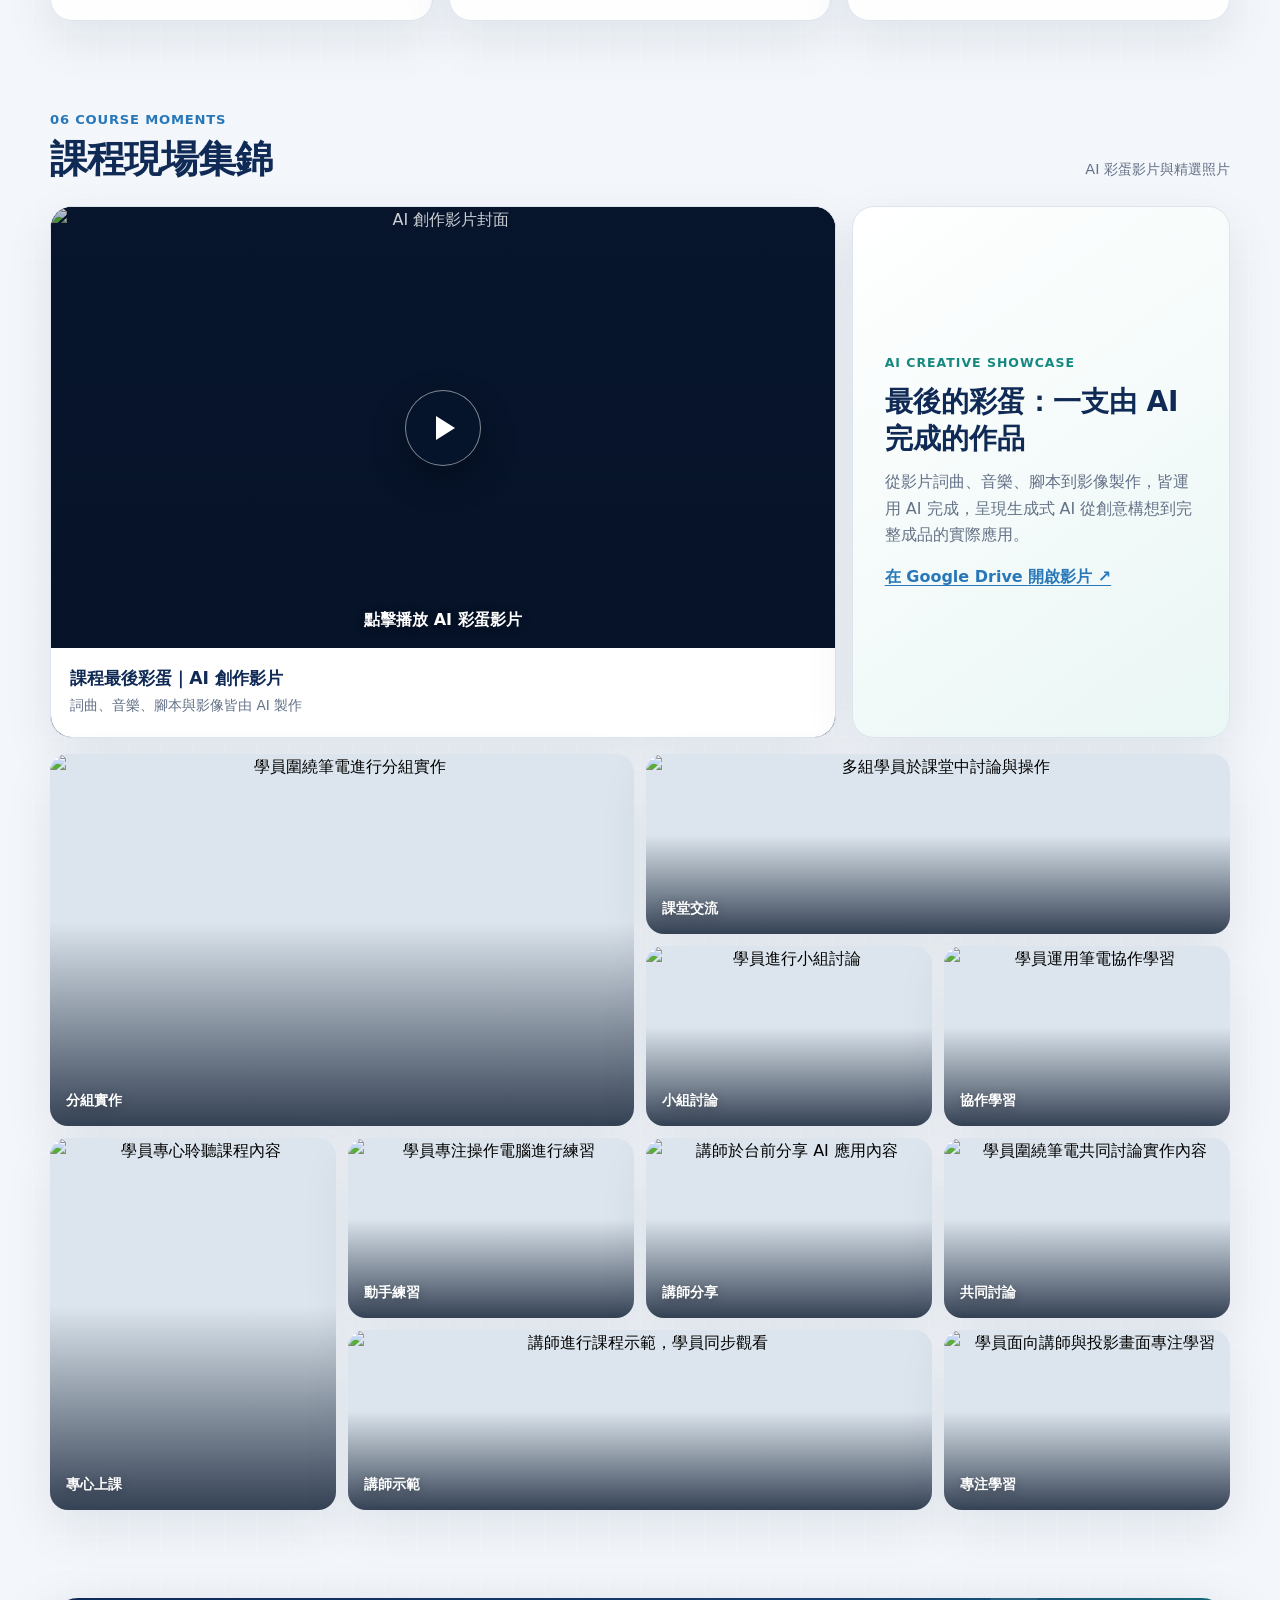
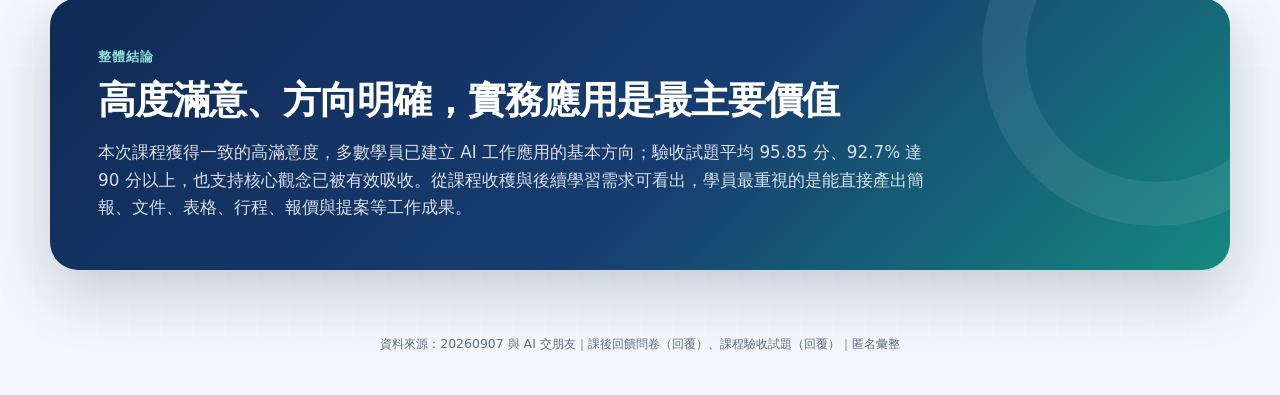
==== commit df028038: "Improve mobile video with click-to-play poster" ====
--- a/20260907-feedback-report/index.html
+++ b/20260907-feedback-report/index.html
@@ -191,8 +191,25 @@
       display: grid; grid-template-columns: minmax(0, 1.35fr) minmax(260px, .65fr); gap: 1rem; margin-bottom: 1rem;
     }
     .video-card { overflow: hidden; background: #07152d; }
-    .video-frame { position: relative; aspect-ratio: 16 / 9; background: #07152d; }
-    .video-frame iframe { position: absolute; inset: 0; width: 100%; height: 100%; border: 0; }
+    .video-frame { position: relative; aspect-ratio: 16 / 9; overflow: hidden; background: #07152d; }
+    .video-frame iframe { position: absolute; inset: 0; width: 100%; height: 100%; border: 0; opacity: 0; pointer-events: none; transition: opacity .25s ease; }
+    .video-frame.is-playing iframe { opacity: 1; pointer-events: auto; }
+    .video-poster {
+      position: absolute; inset: 0; z-index: 1; width: 100%; height: 100%; padding: 0; overflow: hidden;
+      border: 0; color: #fff; background: #07152d; cursor: pointer;
+    }
+    .video-poster[hidden] { display: none; }
+    .video-poster img { width: 100%; height: 100%; display: block; object-fit: cover; opacity: .84; transition: transform .45s ease, opacity .3s ease; }
+    .video-poster::after { content: ""; position: absolute; inset: 0; background: linear-gradient(180deg, rgba(4,15,32,.04), rgba(4,15,32,.38)); }
+    .video-poster:hover img, .video-poster:focus-visible img { transform: scale(1.025); opacity: .94; }
+    .video-poster:focus-visible { outline: 3px solid #77c9c1; outline-offset: -5px; }
+    .poster-play {
+      position: absolute; left: 50%; top: 50%; z-index: 2; width: 76px; height: 76px; transform: translate(-50%, -50%);
+      display: grid; place-items: center; border: 1px solid rgba(255,255,255,.5); border-radius: 50%;
+      background: rgba(7,21,45,.82); box-shadow: 0 14px 35px rgba(0,0,0,.3); backdrop-filter: blur(8px);
+    }
+    .poster-play::before { content: ""; margin-left: 5px; border-top: 12px solid transparent; border-bottom: 12px solid transparent; border-left: 19px solid #fff; }
+    .poster-label { position: absolute; left: 1rem; right: 1rem; bottom: .9rem; z-index: 2; font-weight: 800; text-shadow: 0 2px 10px rgba(0,0,0,.35); }
     .video-meta { padding: 1rem 1.2rem 1.15rem; background: #fff; }
     .video-meta strong { display: block; color: var(--navy); font-size: 1.08rem; }
     .video-meta span { color: var(--muted); font-size: .85rem; }
@@ -298,6 +315,8 @@
       .gallery { grid-template-columns: 1fr; grid-auto-rows: 230px; }
       .gallery-item.featured, .gallery-item.wide, .gallery-item.tall { grid-column: auto; grid-row: auto; }
       .gallery-item { border-radius: 15px; }
+      .poster-play { width: 62px; height: 62px; }
+      .poster-play::before { border-top-width: 10px; border-bottom-width: 10px; border-left-width: 16px; }
       .conclusion { border-radius: 22px; }
     }
     @media print {
@@ -483,7 +502,12 @@
       <div class="media-intro">
         <article class="panel video-card">
           <div class="video-frame">
-            <iframe src="https://drive.google.com/file/d/1cu6SCiHDc1nxwx97t2Wy2cElQJ4lwcWD/preview" title="20260907 與 AI 交朋友課程影片" loading="lazy" allow="autoplay; fullscreen" allowfullscreen></iframe>
+            <button class="video-poster" type="button" aria-label="播放 AI 彩蛋影片">
+              <img src="https://drive.google.com/thumbnail?id=1cu6SCiHDc1nxwx97t2Wy2cElQJ4lwcWD&sz=w1600" alt="AI 創作影片封面" loading="lazy" decoding="async">
+              <span class="poster-play" aria-hidden="true"></span>
+              <span class="poster-label">點擊播放 AI 彩蛋影片</span>
+            </button>
+            <iframe data-src="https://drive.google.com/file/d/1cu6SCiHDc1nxwx97t2Wy2cElQJ4lwcWD/preview?autoplay=1" title="20260907 與 AI 交朋友課程影片" allow="autoplay; fullscreen" allowfullscreen></iframe>
           </div>
           <div class="video-meta"><strong>課程最後彩蛋｜AI 創作影片</strong><span>詞曲、音樂、腳本與影像皆由 AI 製作</span></div>
         </article>
@@ -523,6 +547,15 @@
 
   <footer>資料來源：20260907 與 AI 交朋友｜課後回饋問卷（回覆）、課程驗收試題（回覆）｜匿名彙整</footer>
   <script>
+    const videoFrame = document.querySelector('.video-frame');
+    const videoPoster = videoFrame.querySelector('.video-poster');
+    const videoPlayer = videoFrame.querySelector('iframe');
+    videoPoster.addEventListener('click', () => {
+      videoPlayer.src = videoPlayer.dataset.src;
+      videoFrame.classList.add('is-playing');
+      videoPoster.hidden = true;
+    }, { once: true });
+
     const lightbox = document.querySelector('#lightbox');
     const lightboxImage = lightbox.querySelector('img');
     document.querySelectorAll('.gallery-item').forEach((item) => {
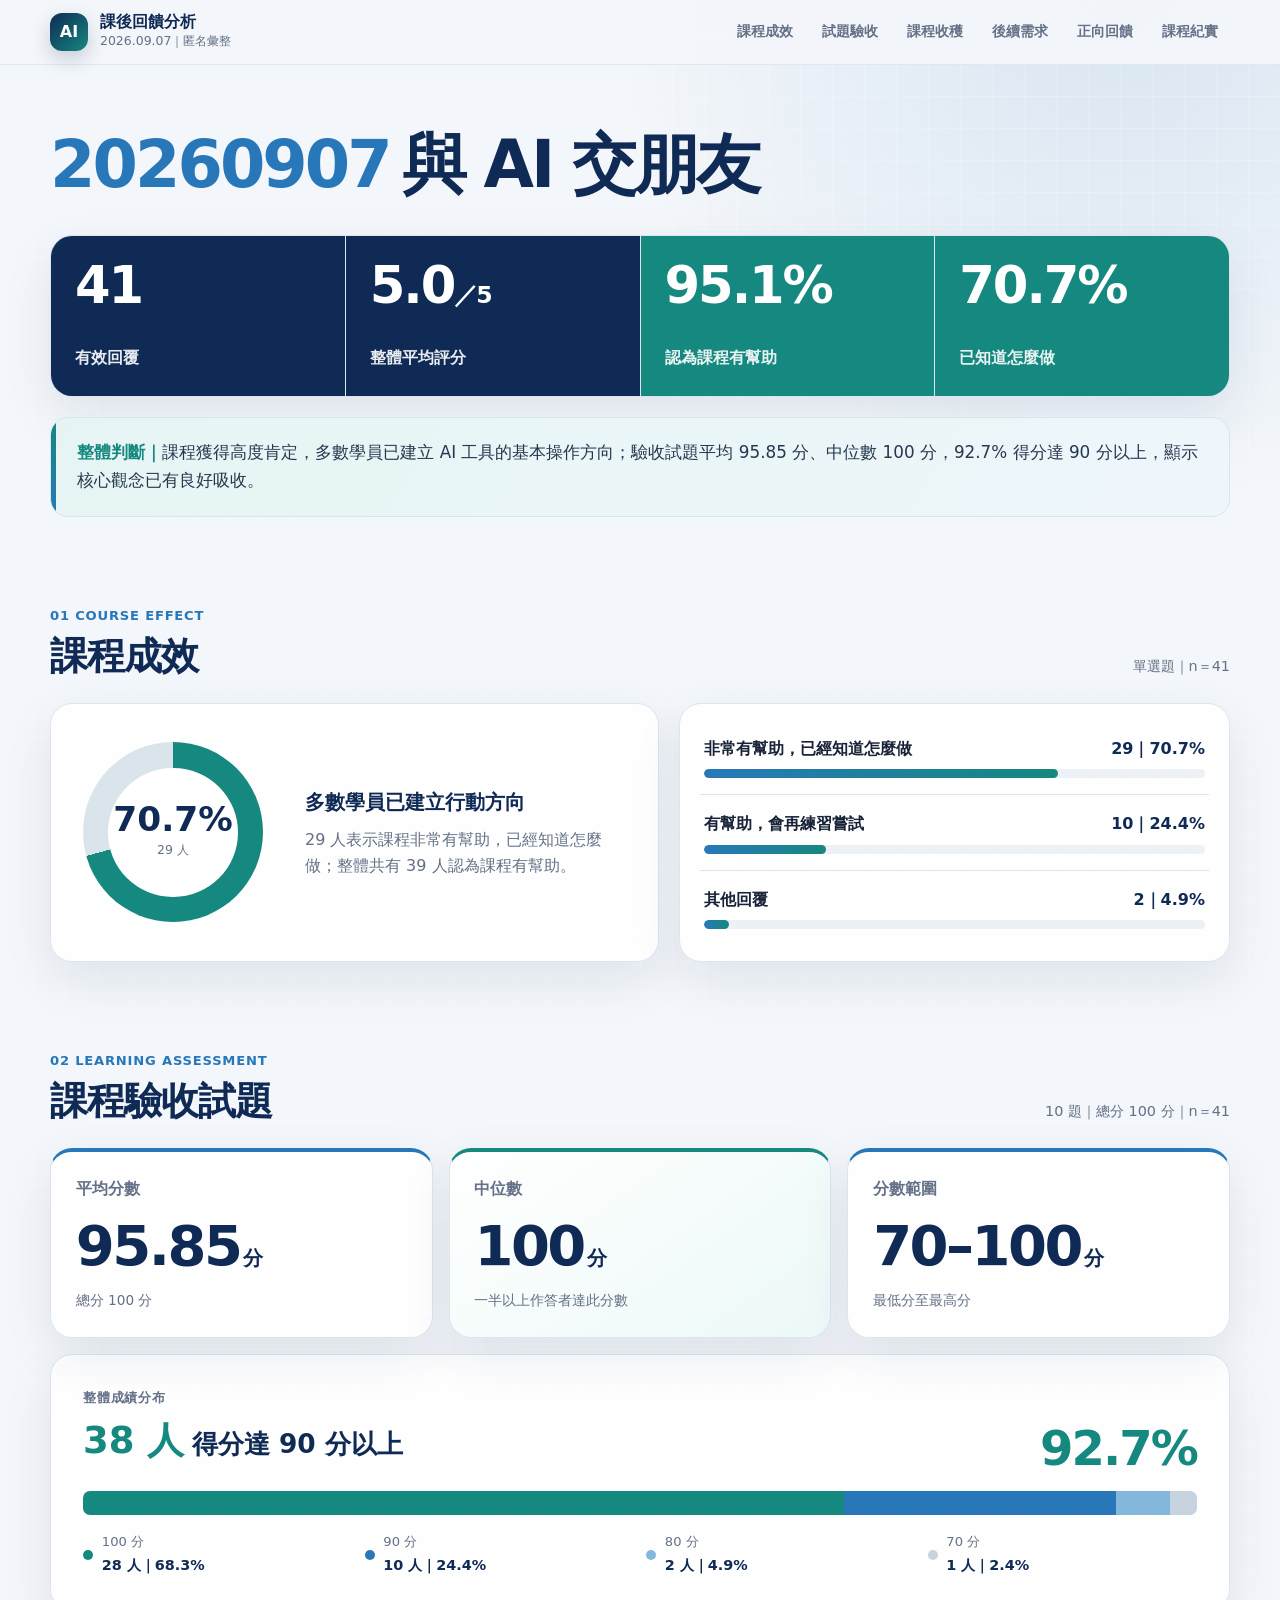
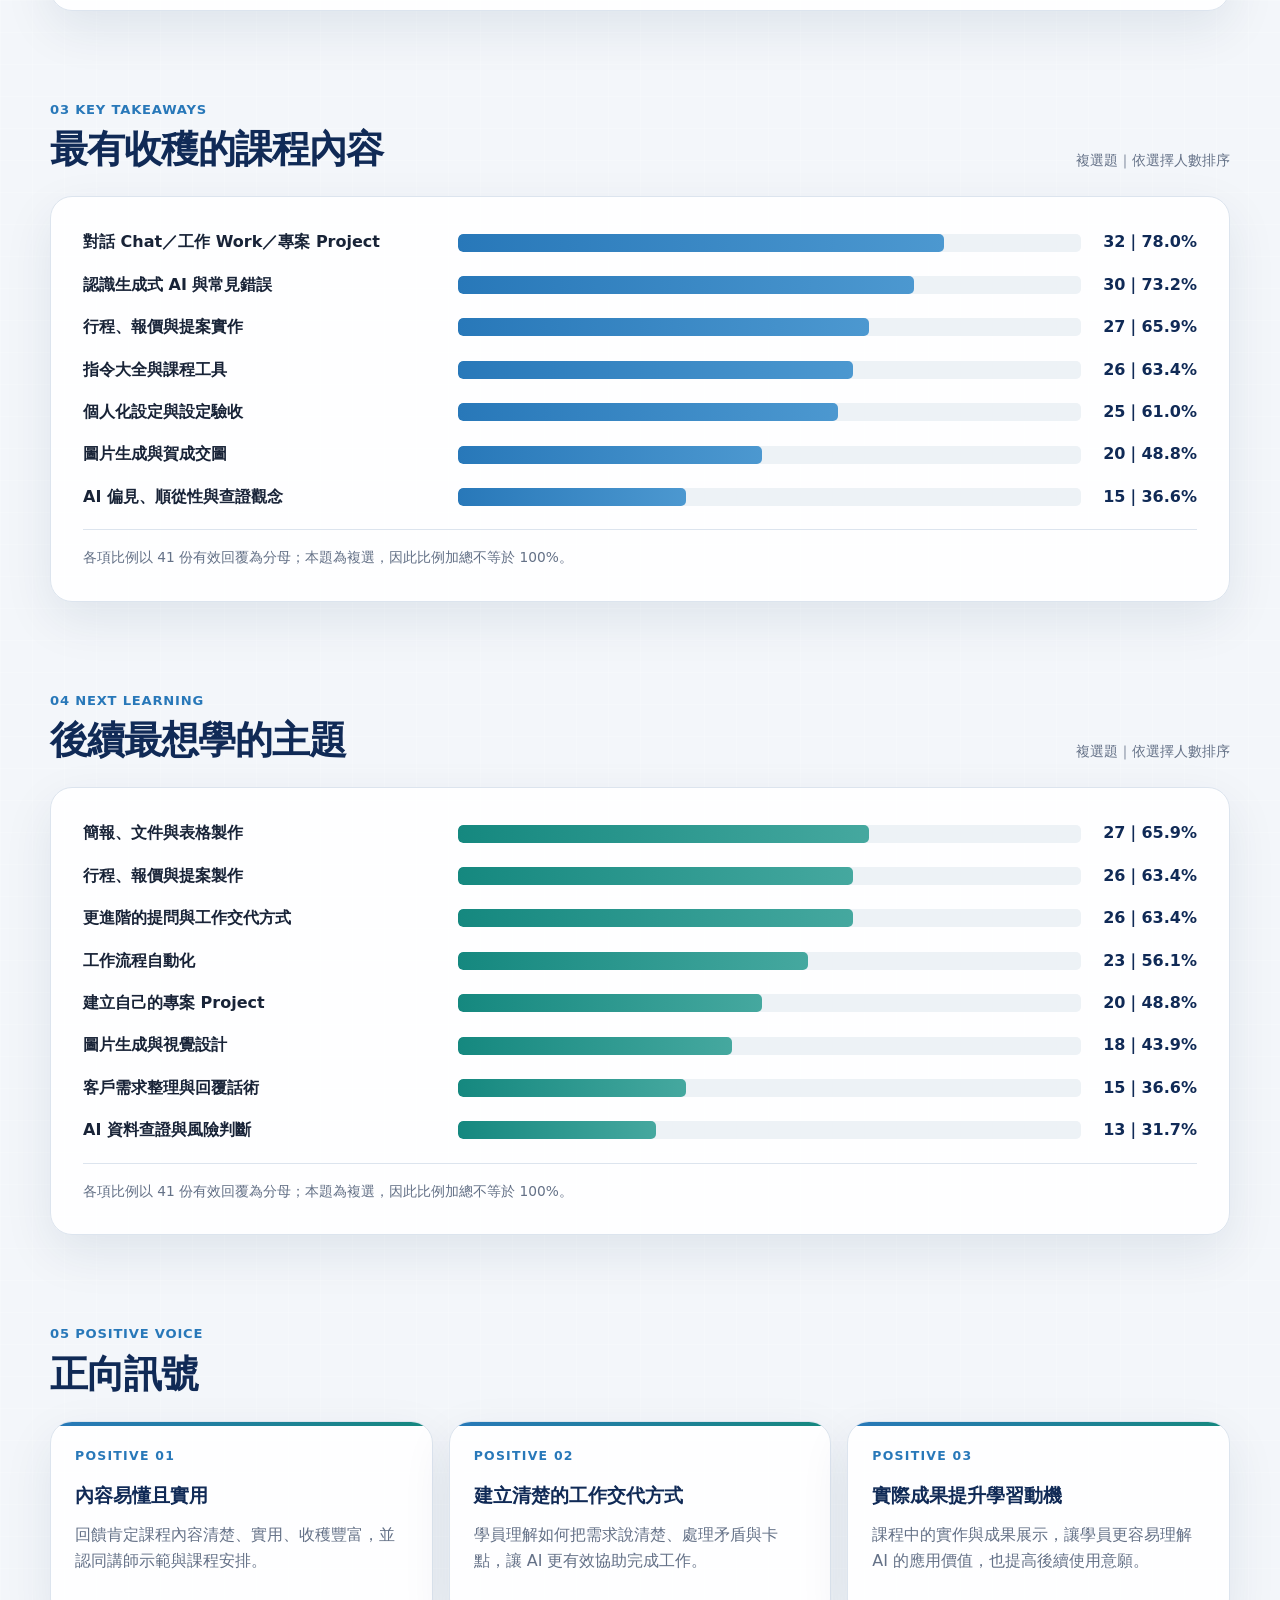
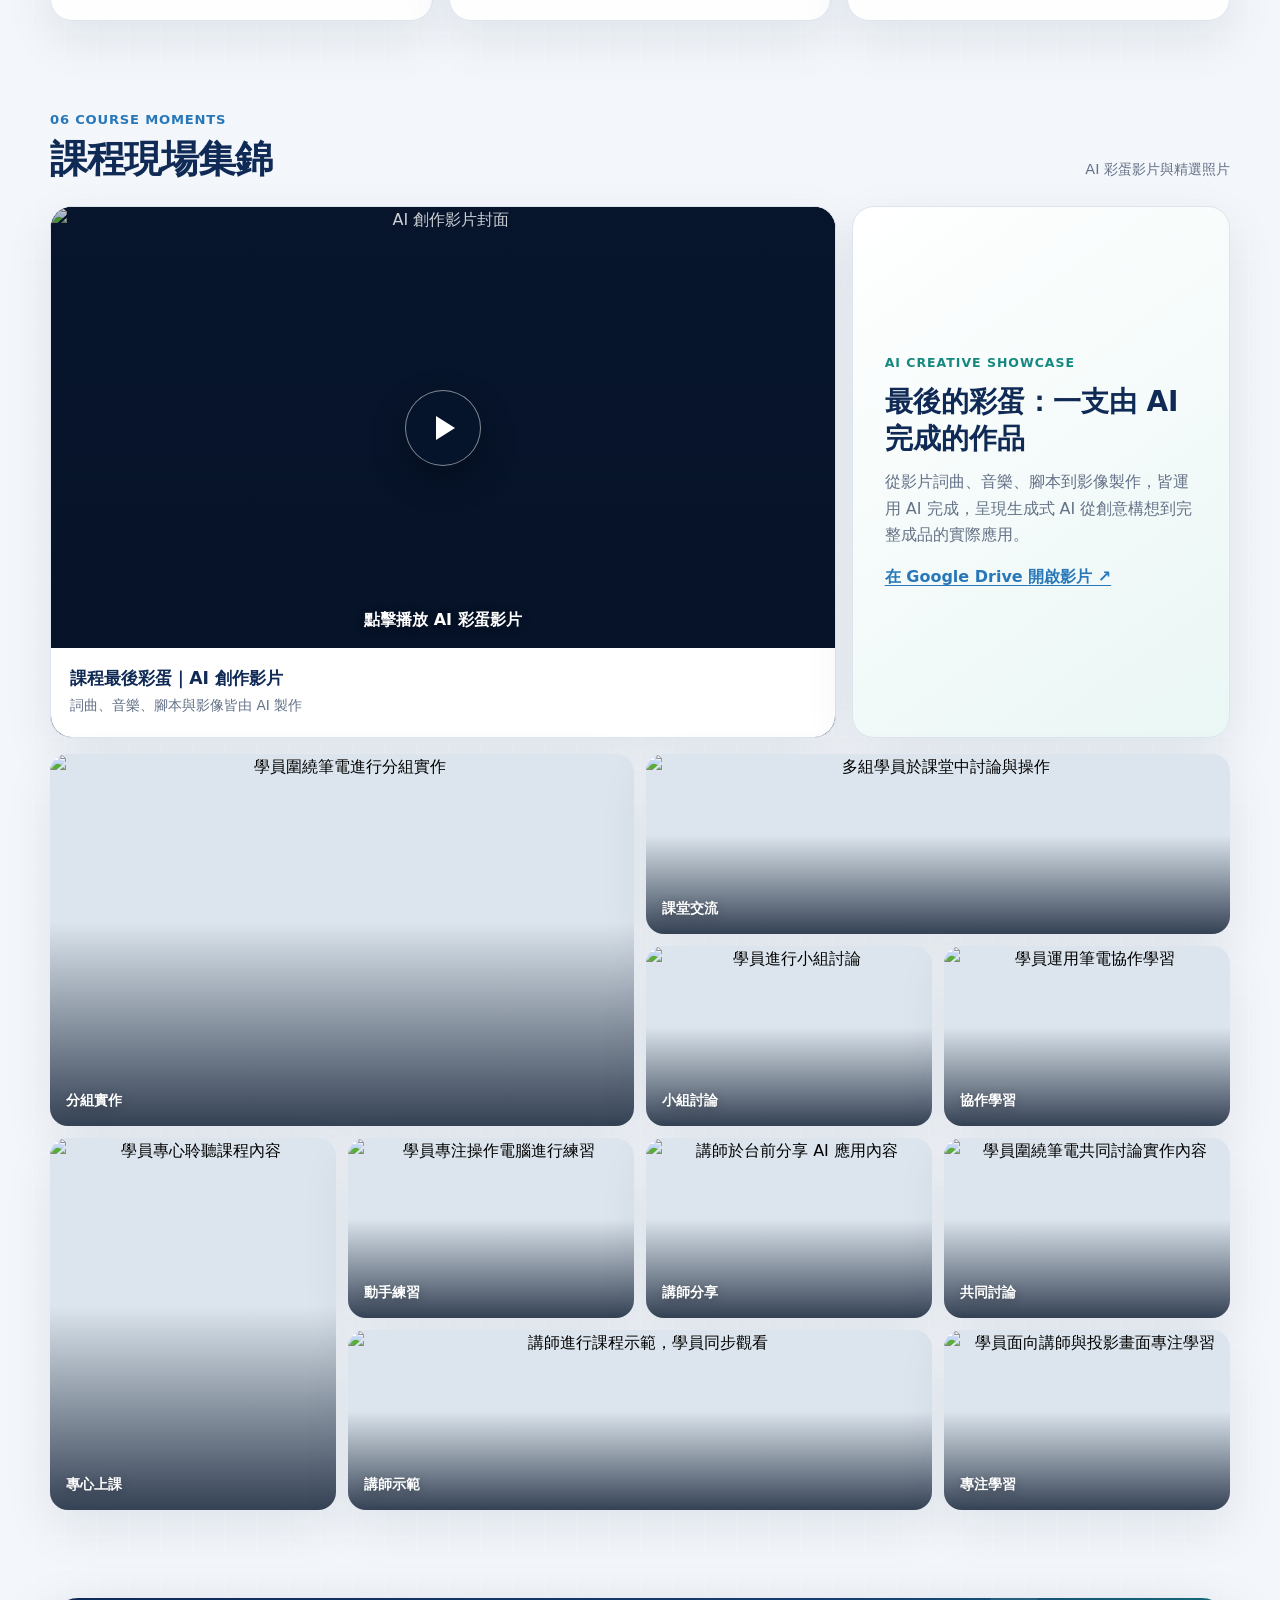
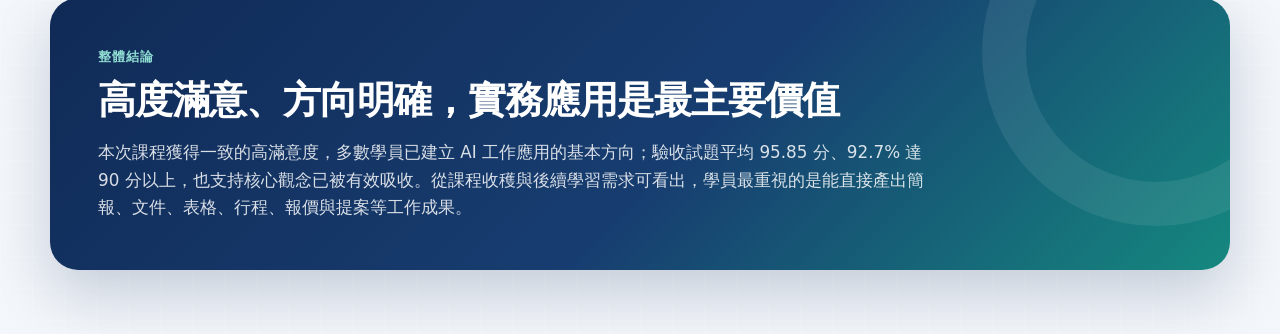
==== commit b1977062: "Remove report source footer" ====
--- a/20260907-feedback-report/index.html
+++ b/20260907-feedback-report/index.html
@@ -545,7 +545,6 @@
     </article>
   </main>
 
-  <footer>資料來源：20260907 與 AI 交朋友｜課後回饋問卷（回覆）、課程驗收試題（回覆）｜匿名彙整</footer>
   <script>
     const videoFrame = document.querySelector('.video-frame');
     const videoPoster = videoFrame.querySelector('.video-poster');
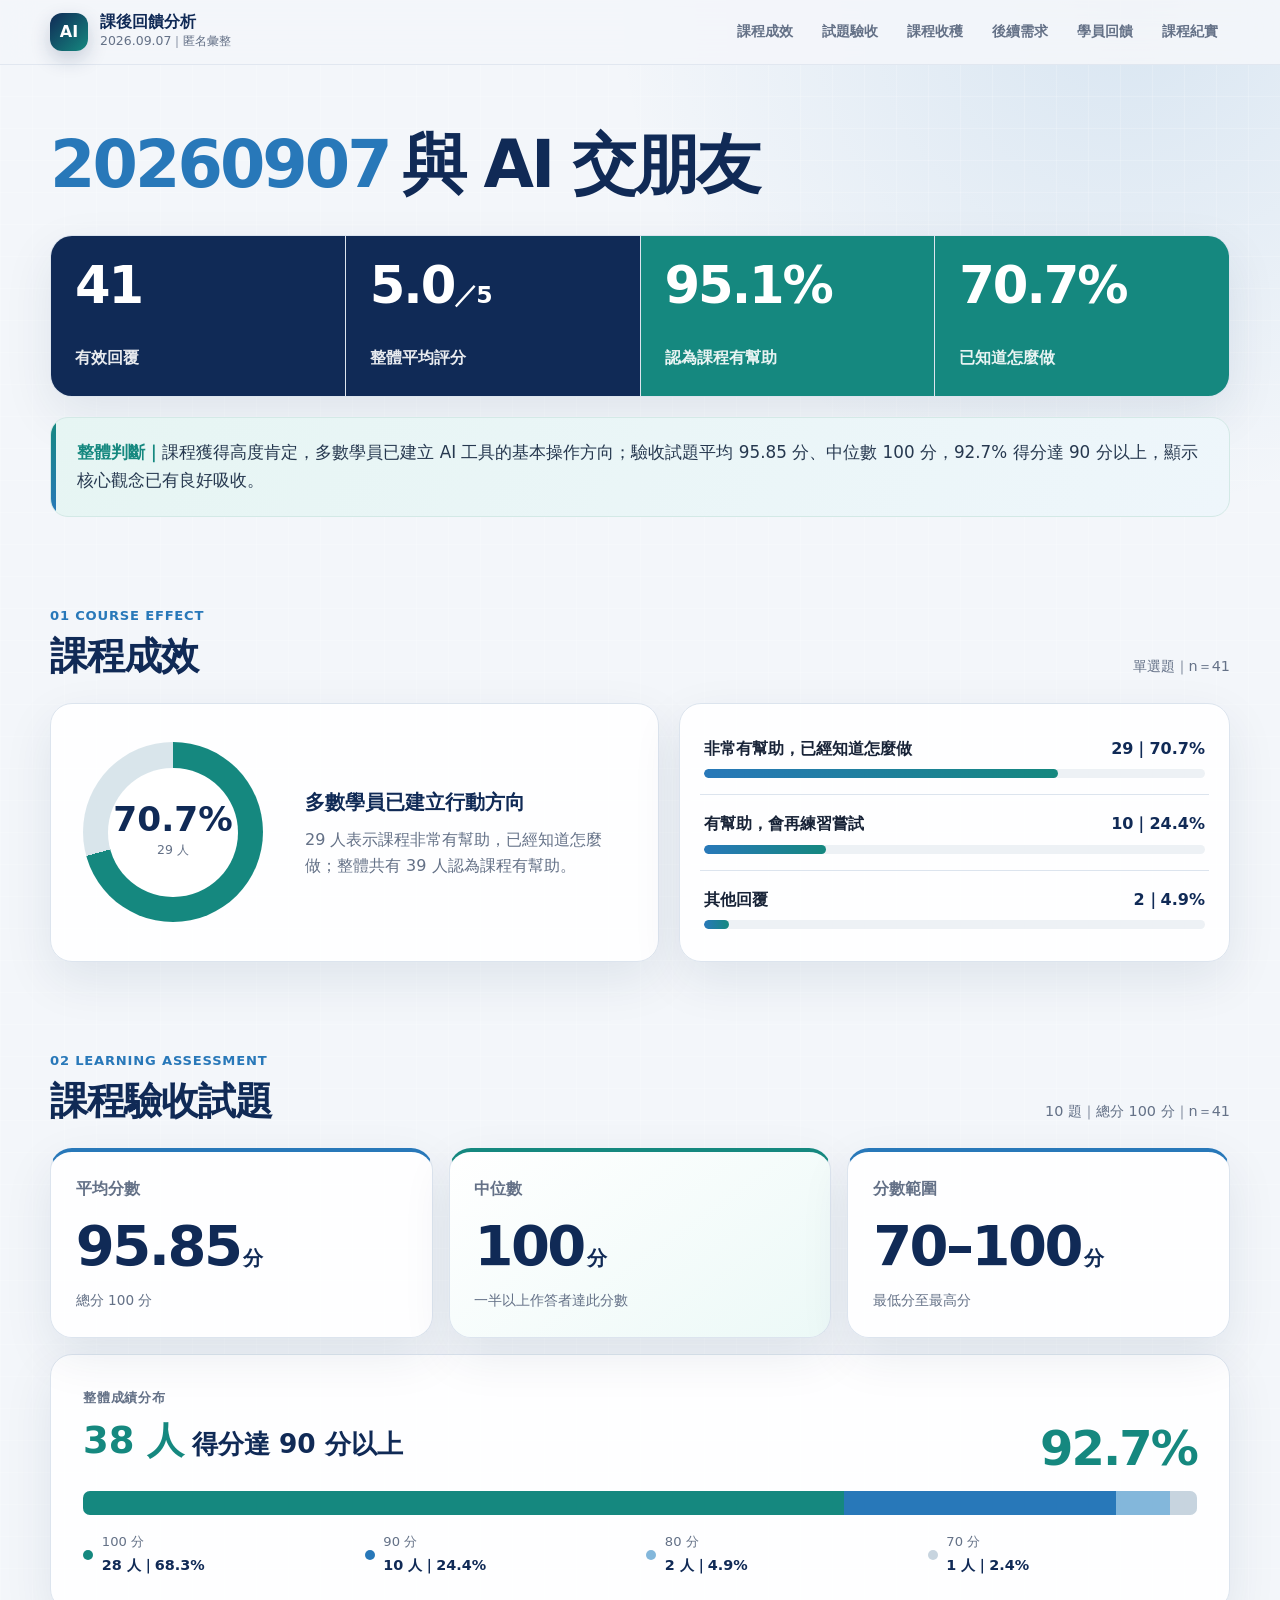
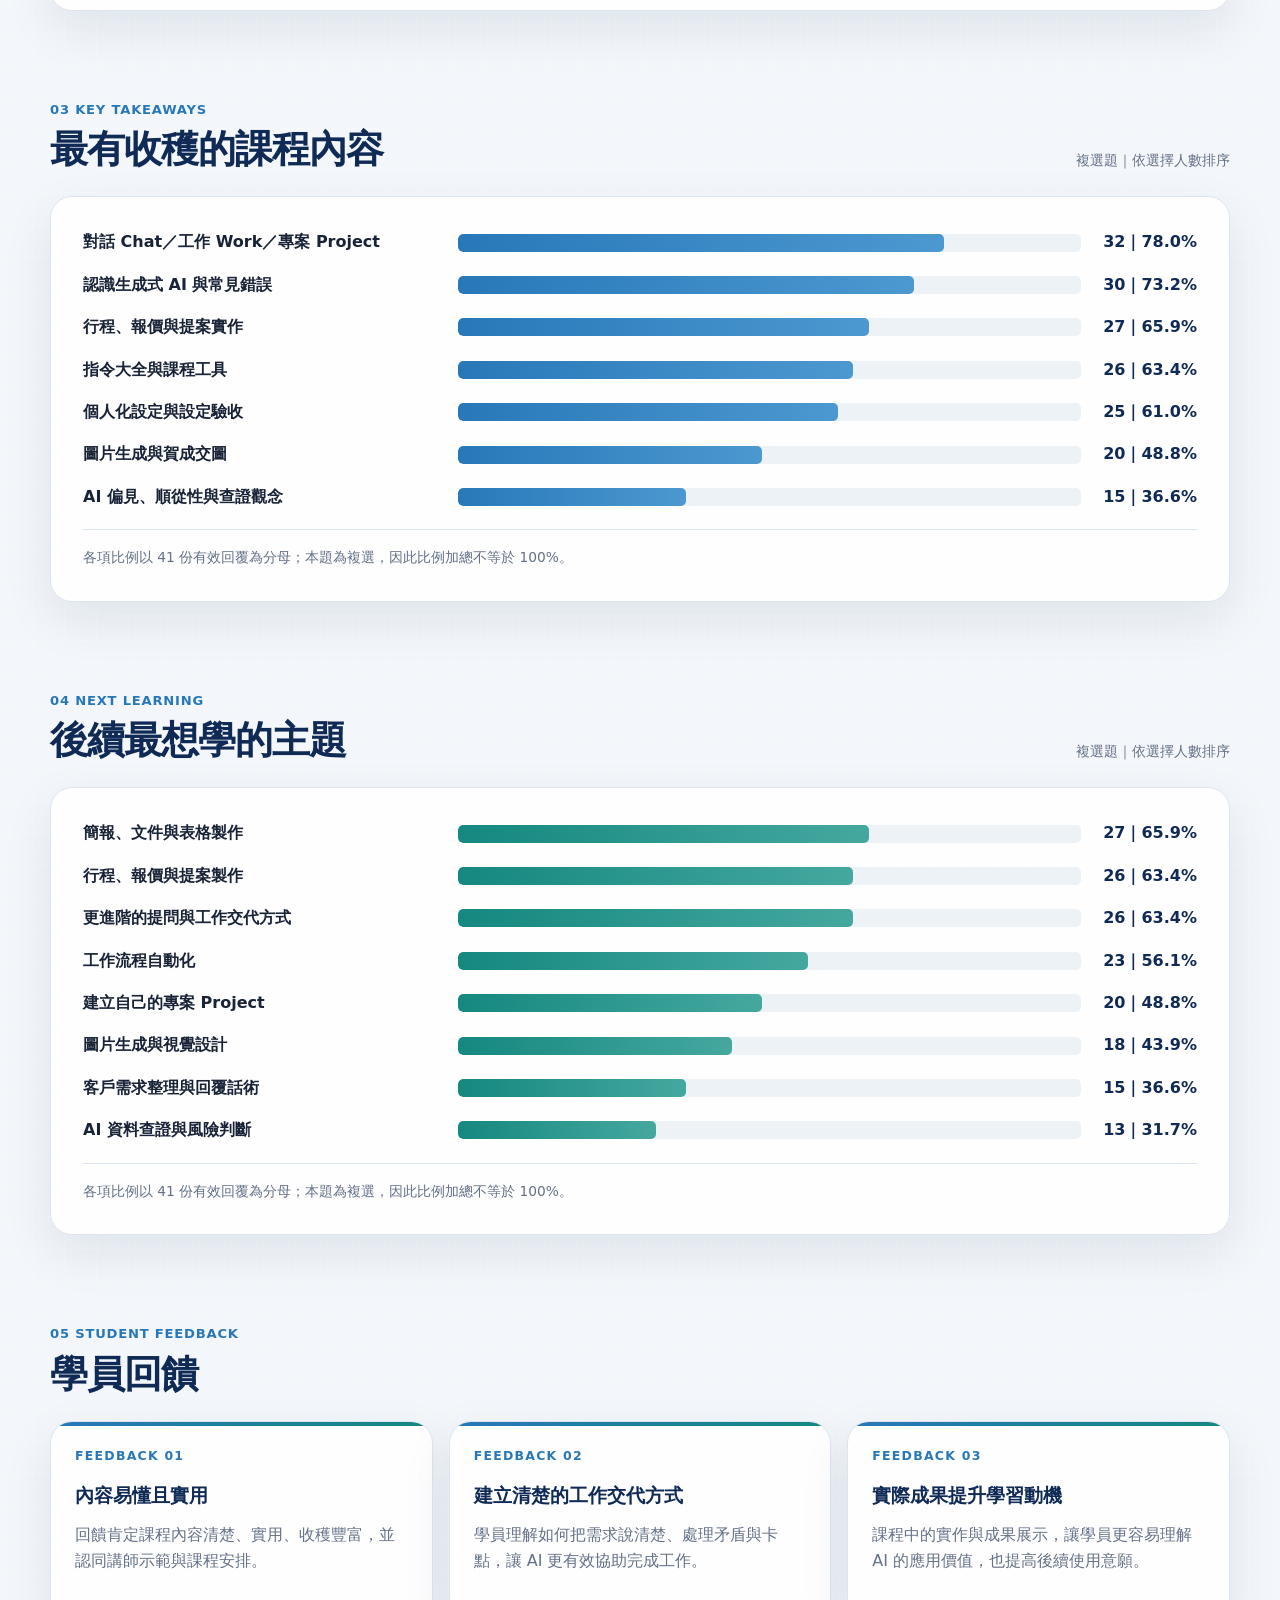
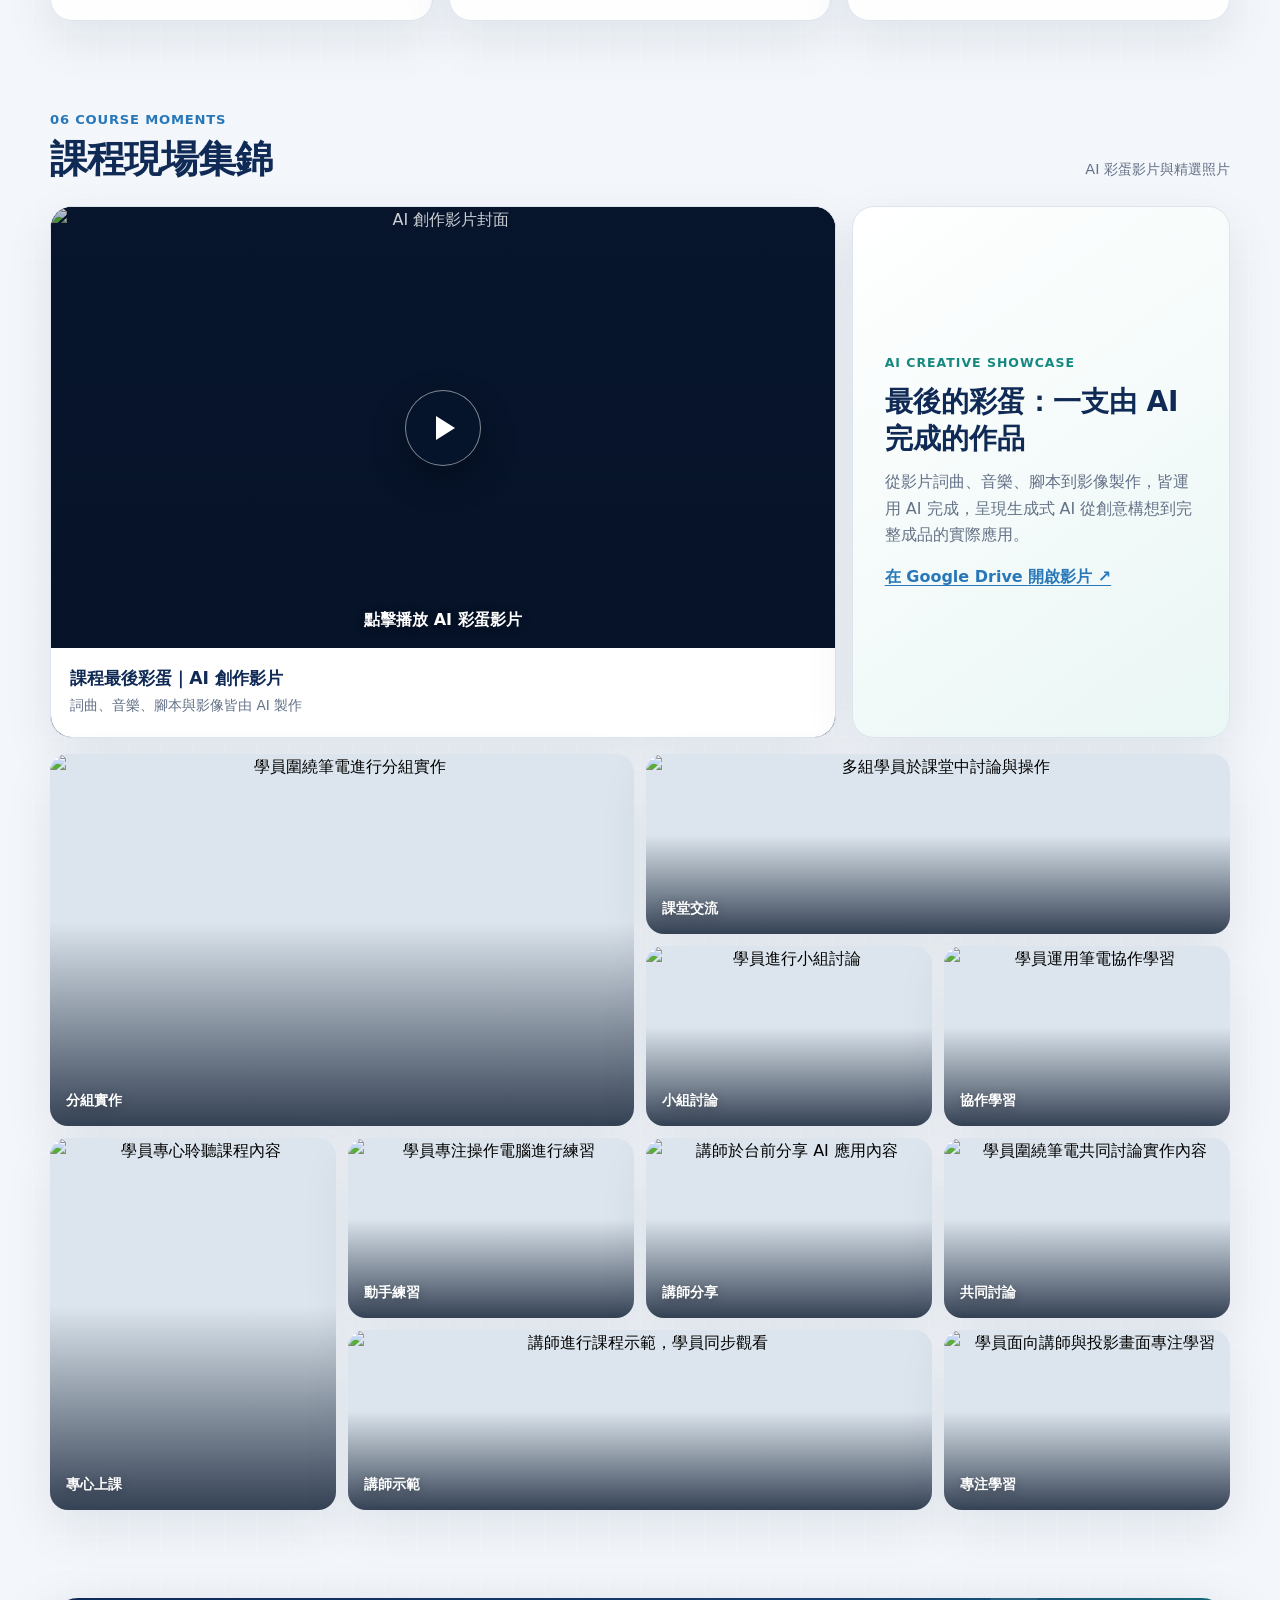
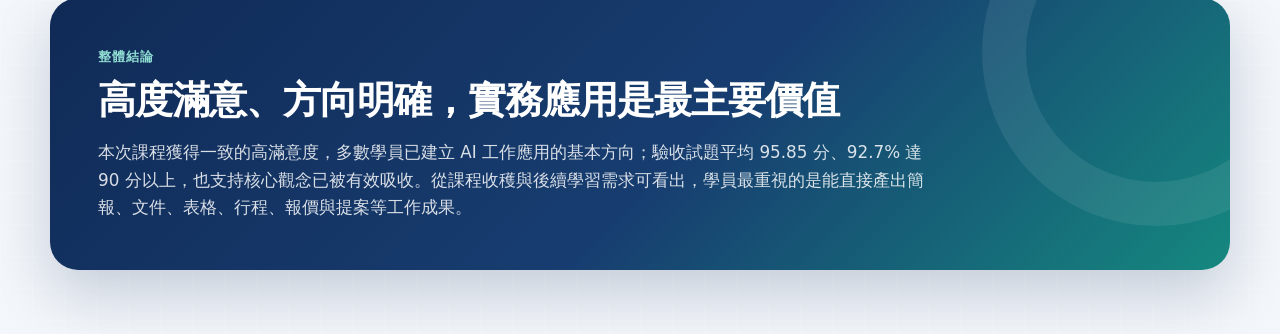
==== commit 992146d1: "Rename positive signals section to student feedback" ====
--- a/20260907-feedback-report/index.html
+++ b/20260907-feedback-report/index.html
@@ -346,7 +346,7 @@
         <a href="#assessment">試題驗收</a>
         <a href="#gain">課程收穫</a>
         <a href="#next">後續需求</a>
-        <a href="#voice">正向回饋</a>
+        <a href="#voice">學員回饋</a>
         <a href="#moments">課程紀實</a>
       </nav>
     </div>
@@ -484,12 +484,12 @@
 
     <section id="voice">
       <div class="section-head">
-        <div><p class="section-kicker">05 POSITIVE VOICE</p><h2>正向訊號</h2></div>
+        <div><p class="section-kicker">05 STUDENT FEEDBACK</p><h2>學員回饋</h2></div>
       </div>
       <div class="signals">
-        <article class="panel signal"><div class="signal-no">POSITIVE 01</div><h3>內容易懂且實用</h3><p>回饋肯定課程內容清楚、實用、收穫豐富，並認同講師示範與課程安排。</p></article>
-        <article class="panel signal"><div class="signal-no">POSITIVE 02</div><h3>建立清楚的工作交代方式</h3><p>學員理解如何把需求說清楚、處理矛盾與卡點，讓 AI 更有效協助完成工作。</p></article>
-        <article class="panel signal"><div class="signal-no">POSITIVE 03</div><h3>實際成果提升學習動機</h3><p>課程中的實作與成果展示，讓學員更容易理解 AI 的應用價值，也提高後續使用意願。</p></article>
+        <article class="panel signal"><div class="signal-no">FEEDBACK 01</div><h3>內容易懂且實用</h3><p>回饋肯定課程內容清楚、實用、收穫豐富，並認同講師示範與課程安排。</p></article>
+        <article class="panel signal"><div class="signal-no">FEEDBACK 02</div><h3>建立清楚的工作交代方式</h3><p>學員理解如何把需求說清楚、處理矛盾與卡點，讓 AI 更有效協助完成工作。</p></article>
+        <article class="panel signal"><div class="signal-no">FEEDBACK 03</div><h3>實際成果提升學習動機</h3><p>課程中的實作與成果展示，讓學員更容易理解 AI 的應用價值，也提高後續使用意願。</p></article>
       </div>
     </section>
 
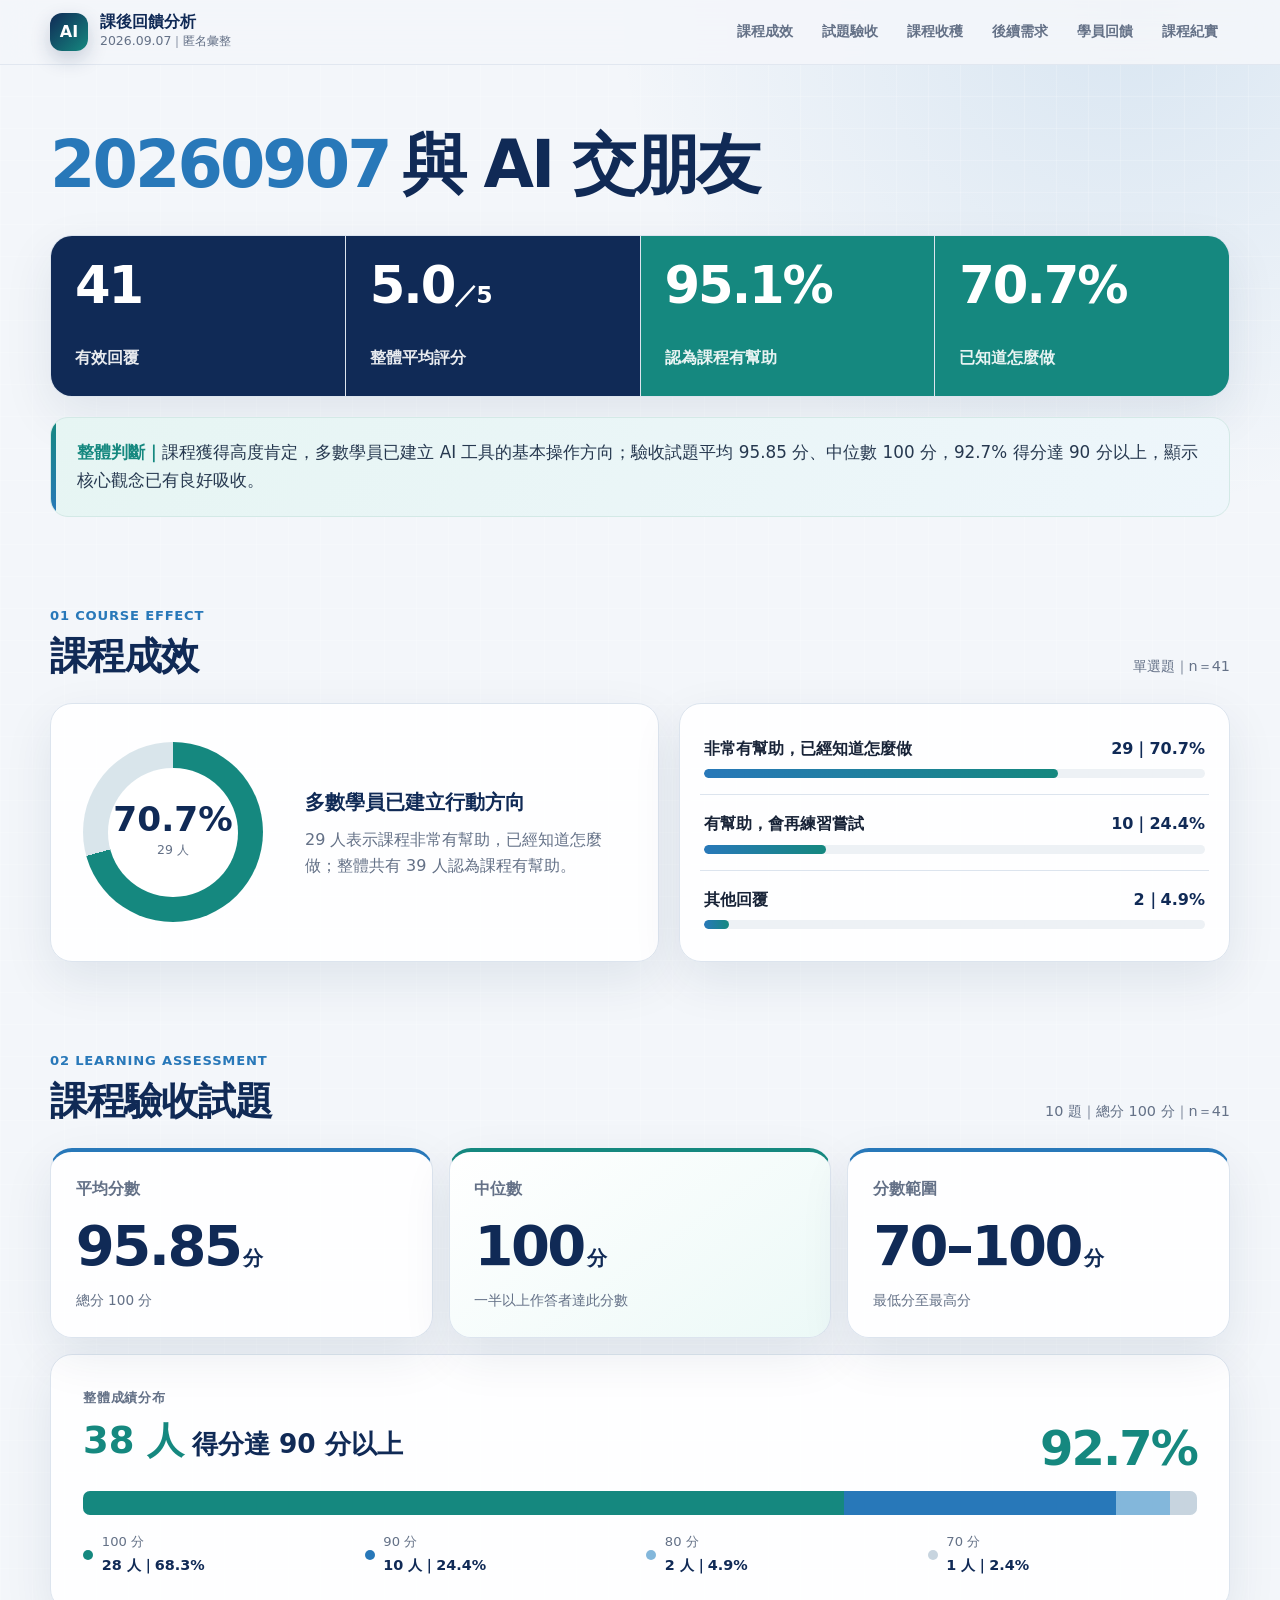
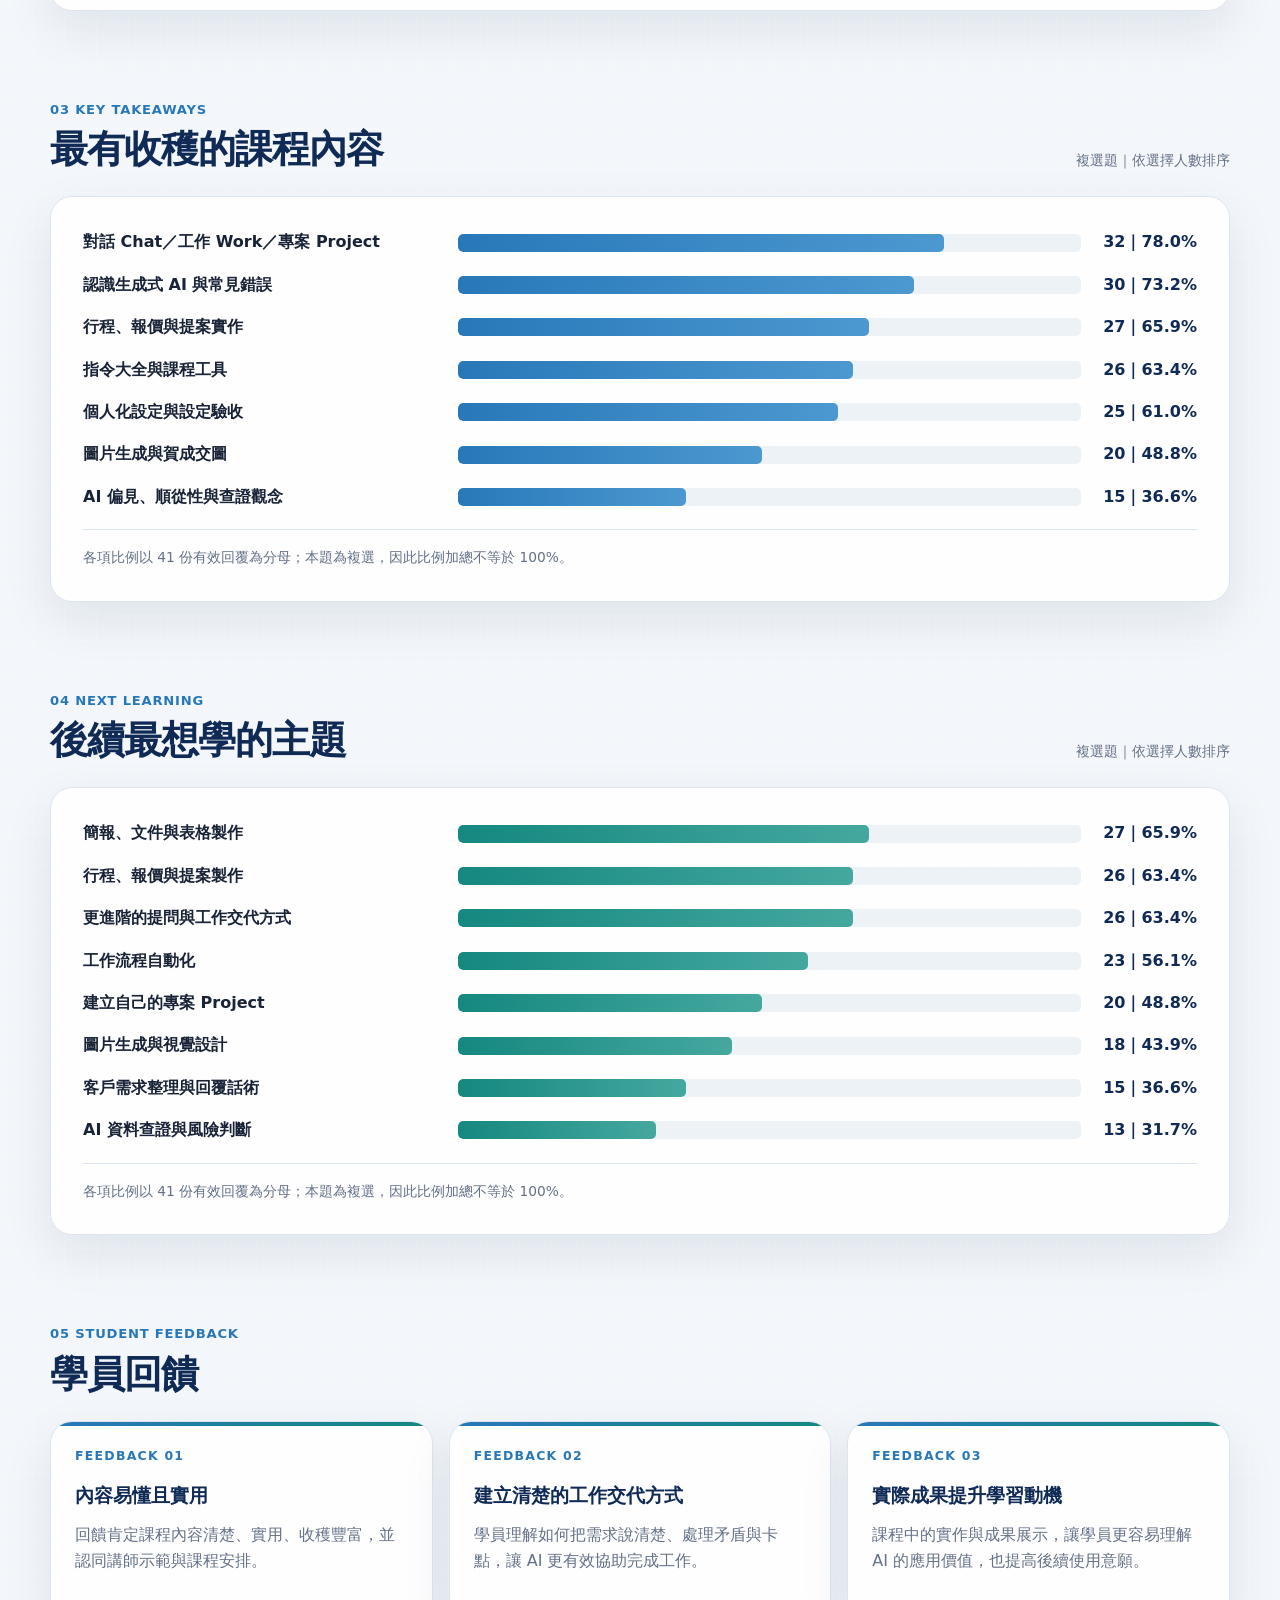
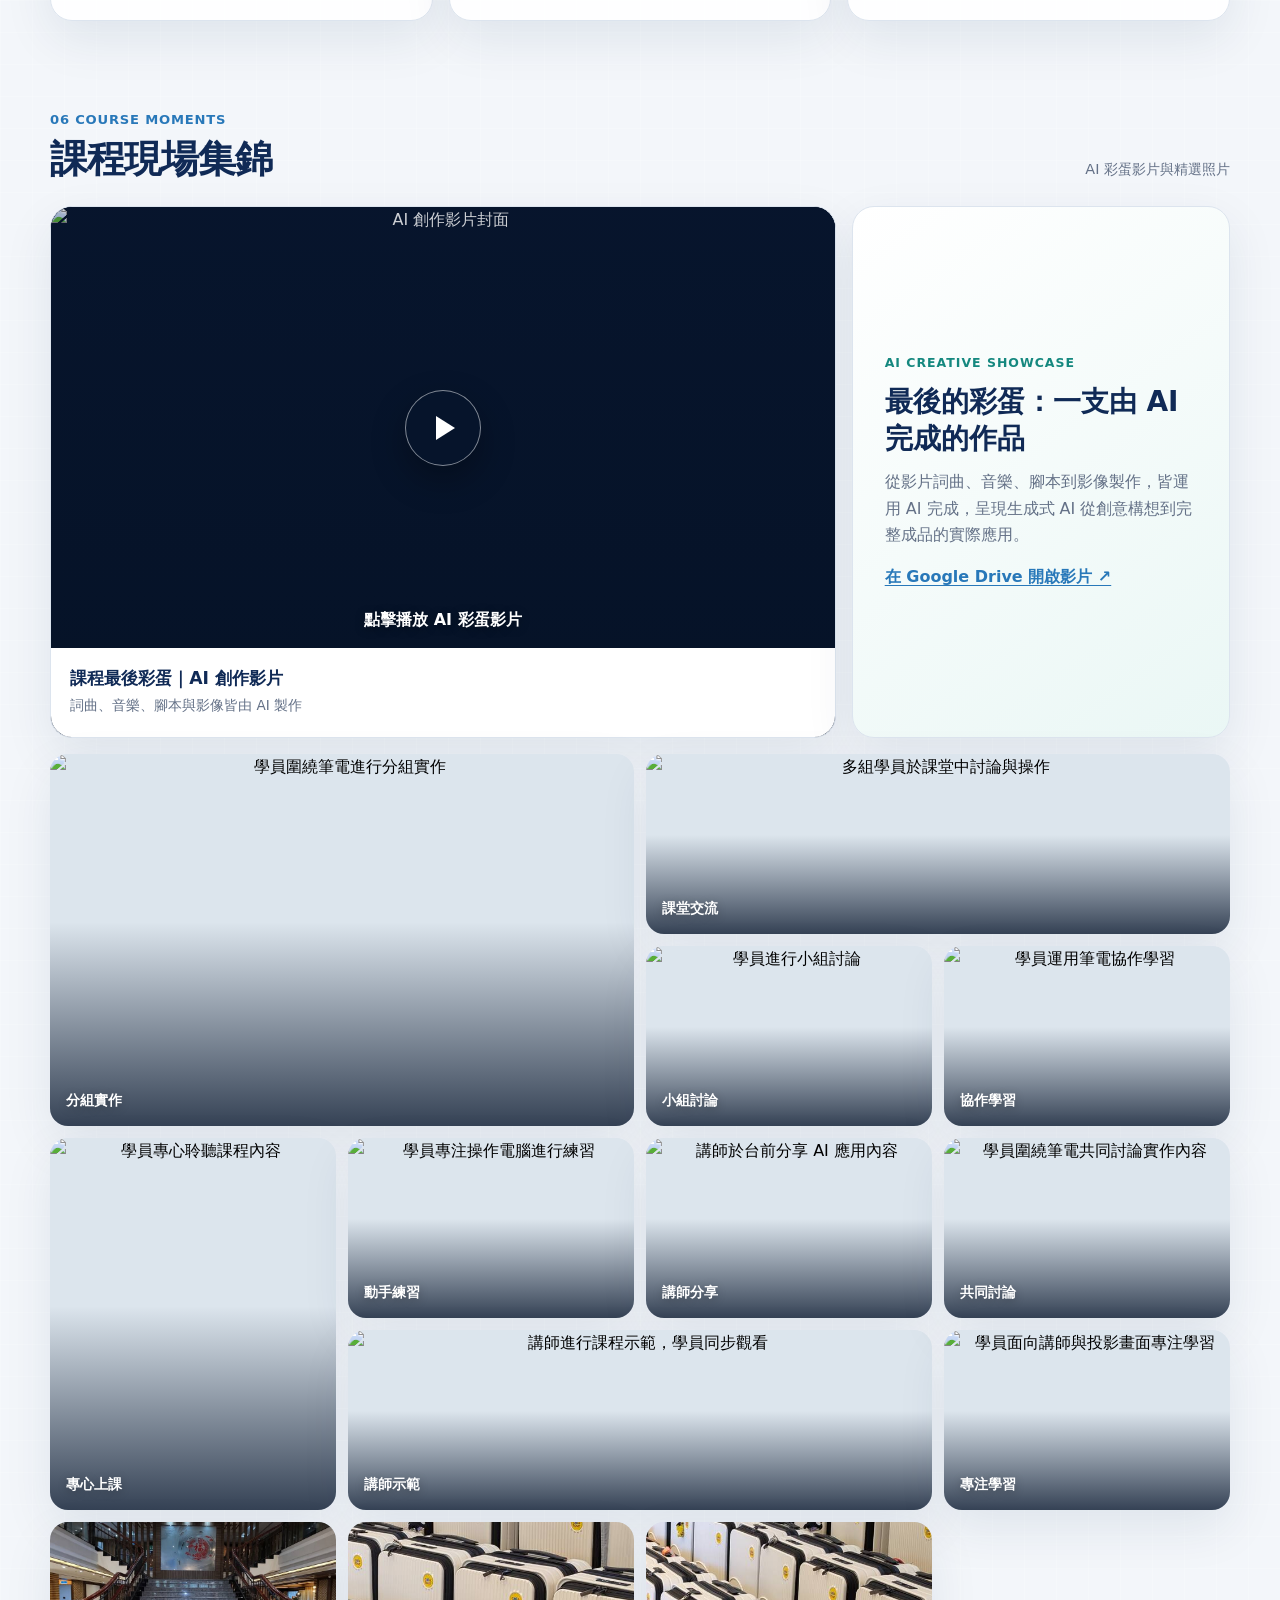
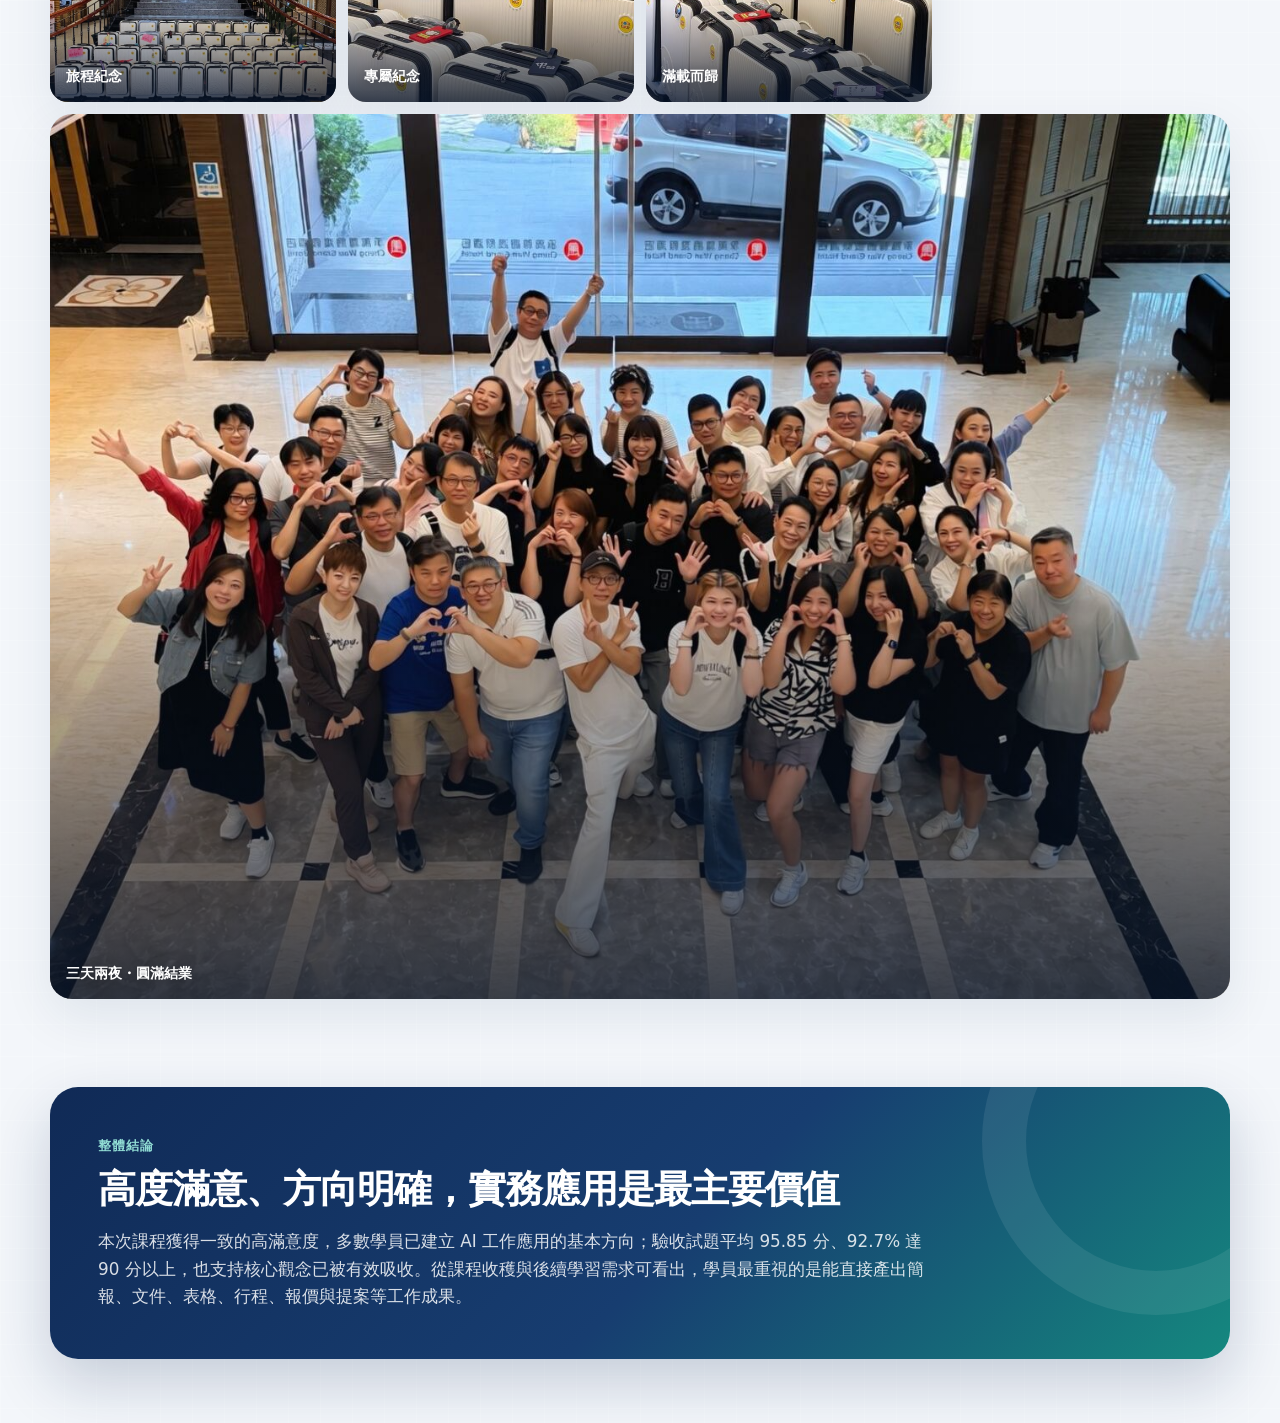
==== commit a79a4182: "Add luggage photos and closing group portrait" ====
--- a/20260907-feedback-report/index.html
+++ b/20260907-feedback-report/index.html
@@ -231,6 +231,11 @@
     .gallery-item.wide { grid-column: span 2; }
     .gallery-item.tall { grid-row: span 2; }
     .gallery-item img { width: 100%; height: 100%; display: block; object-fit: cover; transition: transform .45s ease, filter .3s ease; }
+    .gallery-finale {
+      width: 100%; aspect-ratio: 4 / 3; margin-top: .75rem;
+      border-radius: 22px;
+    }
+    .gallery-finale img { object-position: center center; }
     .gallery-item::after {
       content: ""; position: absolute; inset: 45% 0 0; pointer-events: none;
       background: linear-gradient(transparent, rgba(6, 20, 42, .78));
@@ -315,6 +320,7 @@
       .gallery { grid-template-columns: 1fr; grid-auto-rows: 230px; }
       .gallery-item.featured, .gallery-item.wide, .gallery-item.tall { grid-column: auto; grid-row: auto; }
       .gallery-item { border-radius: 15px; }
+      .gallery-finale { aspect-ratio: 4 / 3; margin-top: .65rem; }
       .poster-play { width: 62px; height: 62px; }
       .poster-play::before { border-top-width: 10px; border-bottom-width: 10px; border-left-width: 16px; }
       .conclusion { border-radius: 22px; }
@@ -530,7 +536,12 @@
         <button class="gallery-item wide" type="button" data-full="https://drive.google.com/thumbnail?id=1bKdoRhZMbtMO1QZ_lwvcXvGA2bxeHY1j&sz=w2400" aria-label="放大檢視講師示範照片"><img src="https://drive.google.com/thumbnail?id=1bKdoRhZMbtMO1QZ_lwvcXvGA2bxeHY1j&sz=w1600" alt="講師進行課程示範，學員同步觀看" loading="lazy" decoding="async"><span class="gallery-label">講師示範</span></button>
         <button class="gallery-item" type="button" data-full="https://drive.google.com/thumbnail?id=1NNta97XBM_BxOgfKOQ7oyP-tRnkKQvfS&sz=w2400" aria-label="放大檢視學員共同討論照片"><img src="https://drive.google.com/thumbnail?id=1NNta97XBM_BxOgfKOQ7oyP-tRnkKQvfS&sz=w1600" alt="學員圍繞筆電共同討論實作內容" loading="lazy" decoding="async"><span class="gallery-label">共同討論</span></button>
         <button class="gallery-item" type="button" data-full="https://drive.google.com/thumbnail?id=1q_-iMIpFGbTM5XDRrpA3DKgiRgSo3FCo&sz=w2400" aria-label="放大檢視課堂專注學習照片"><img src="https://drive.google.com/thumbnail?id=1q_-iMIpFGbTM5XDRrpA3DKgiRgSo3FCo&sz=w1600" alt="學員面向講師與投影畫面專注學習" loading="lazy" decoding="async"><span class="gallery-label">專注學習</span></button>
-      </div>
+        <button class="gallery-item" type="button" data-full="" aria-label="放大檢視行李箱陳列照片"><img src="[data-uri]" alt="課程結業行李箱整齊陳列" loading="lazy" decoding="async"><span class="gallery-label">旅程紀念</span></button>
+        <button class="gallery-item" type="button" data-full="" aria-label="放大檢視行李箱細節照片"><img src="[data-uri]" alt="可樂旅遊行李箱與行李吊牌細節" loading="lazy" decoding="async"><span class="gallery-label">專屬紀念</span></button>
+        <button class="gallery-item" type="button" data-full="" aria-label="放大檢視行李箱隊列照片"><img src="[data-uri]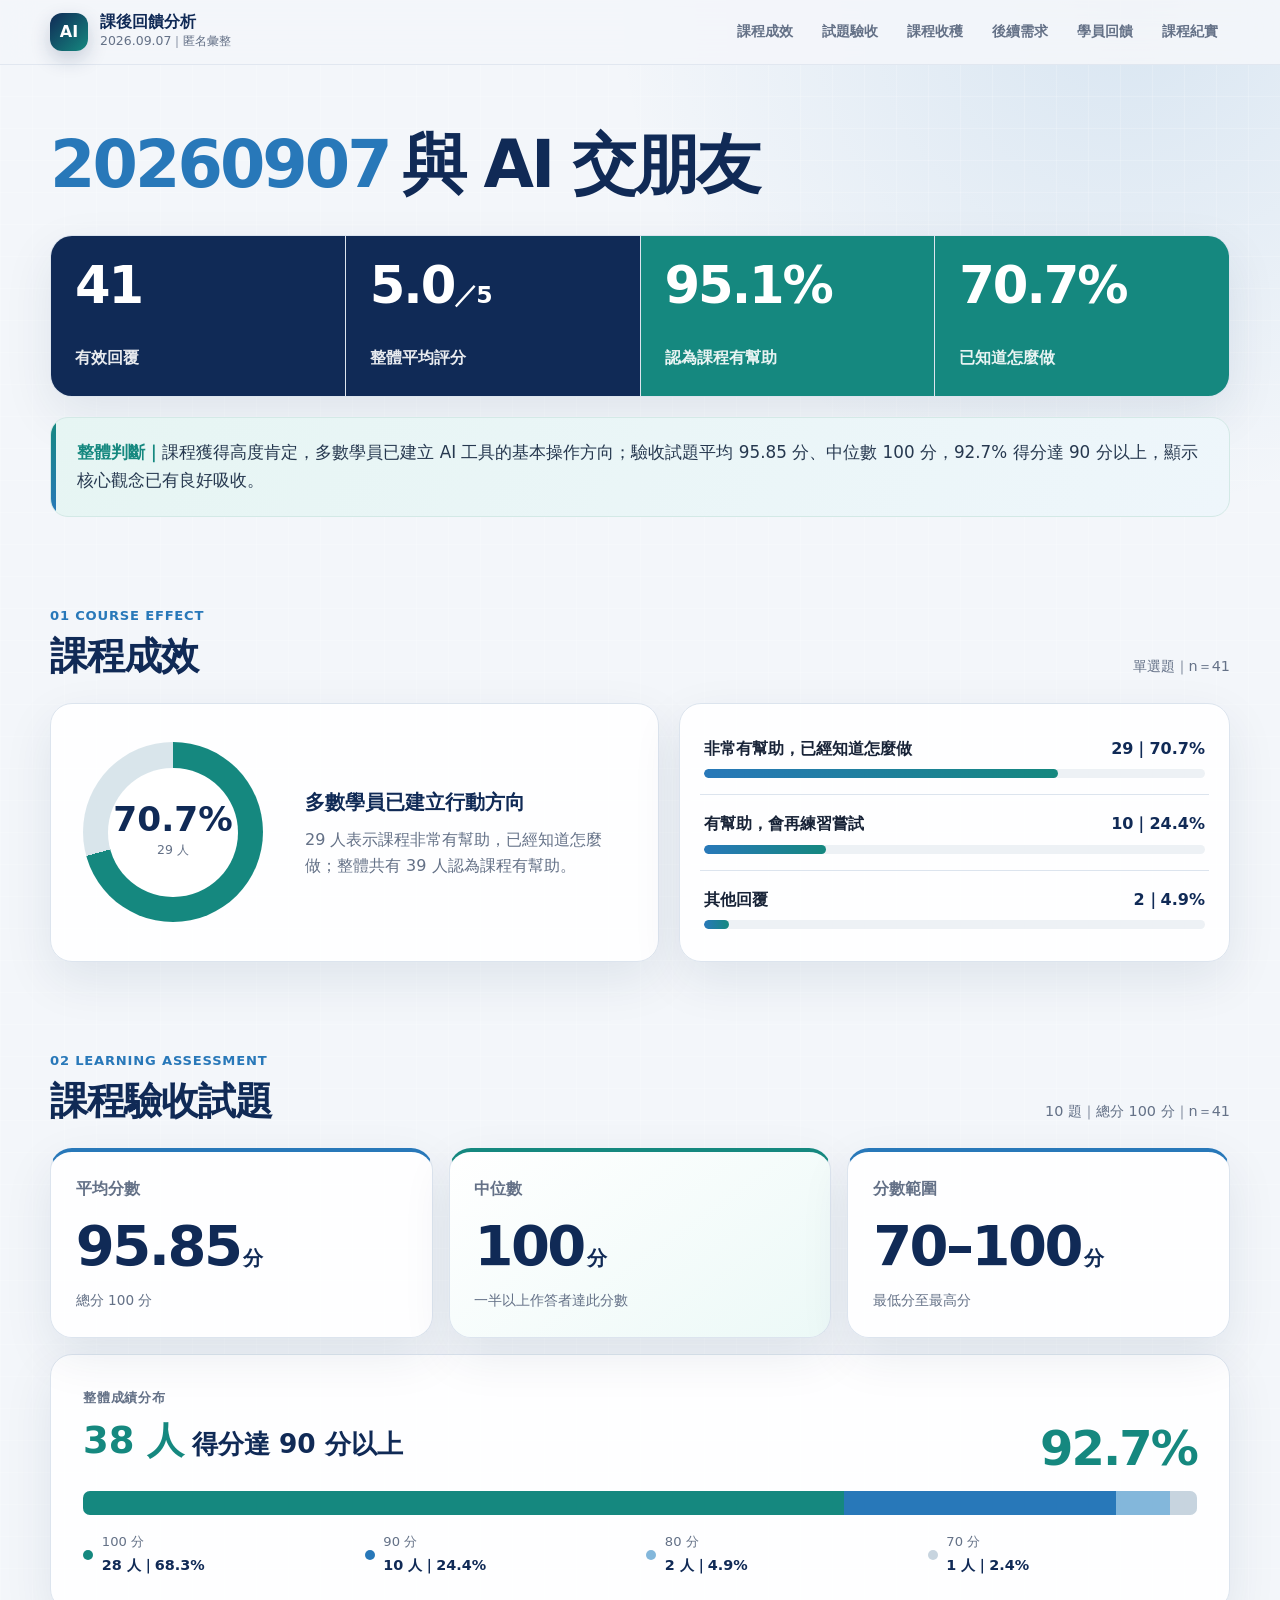
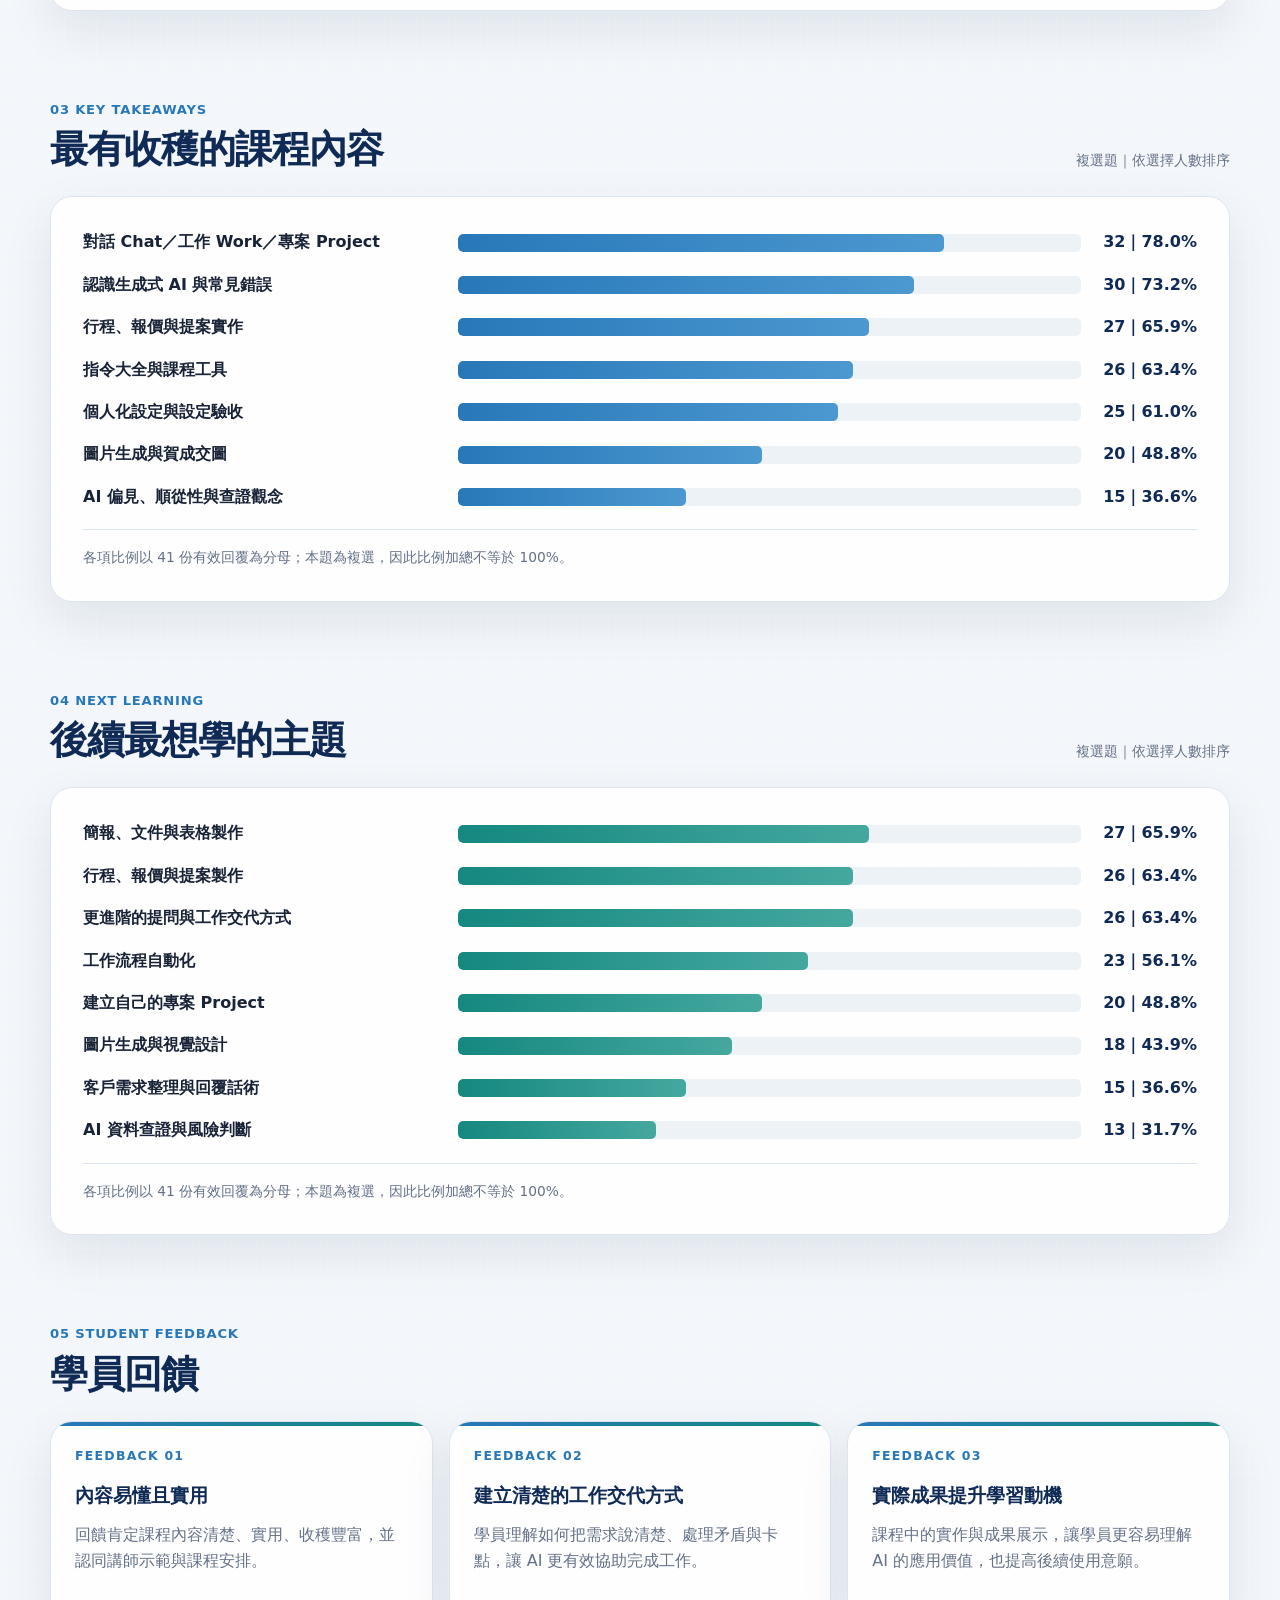
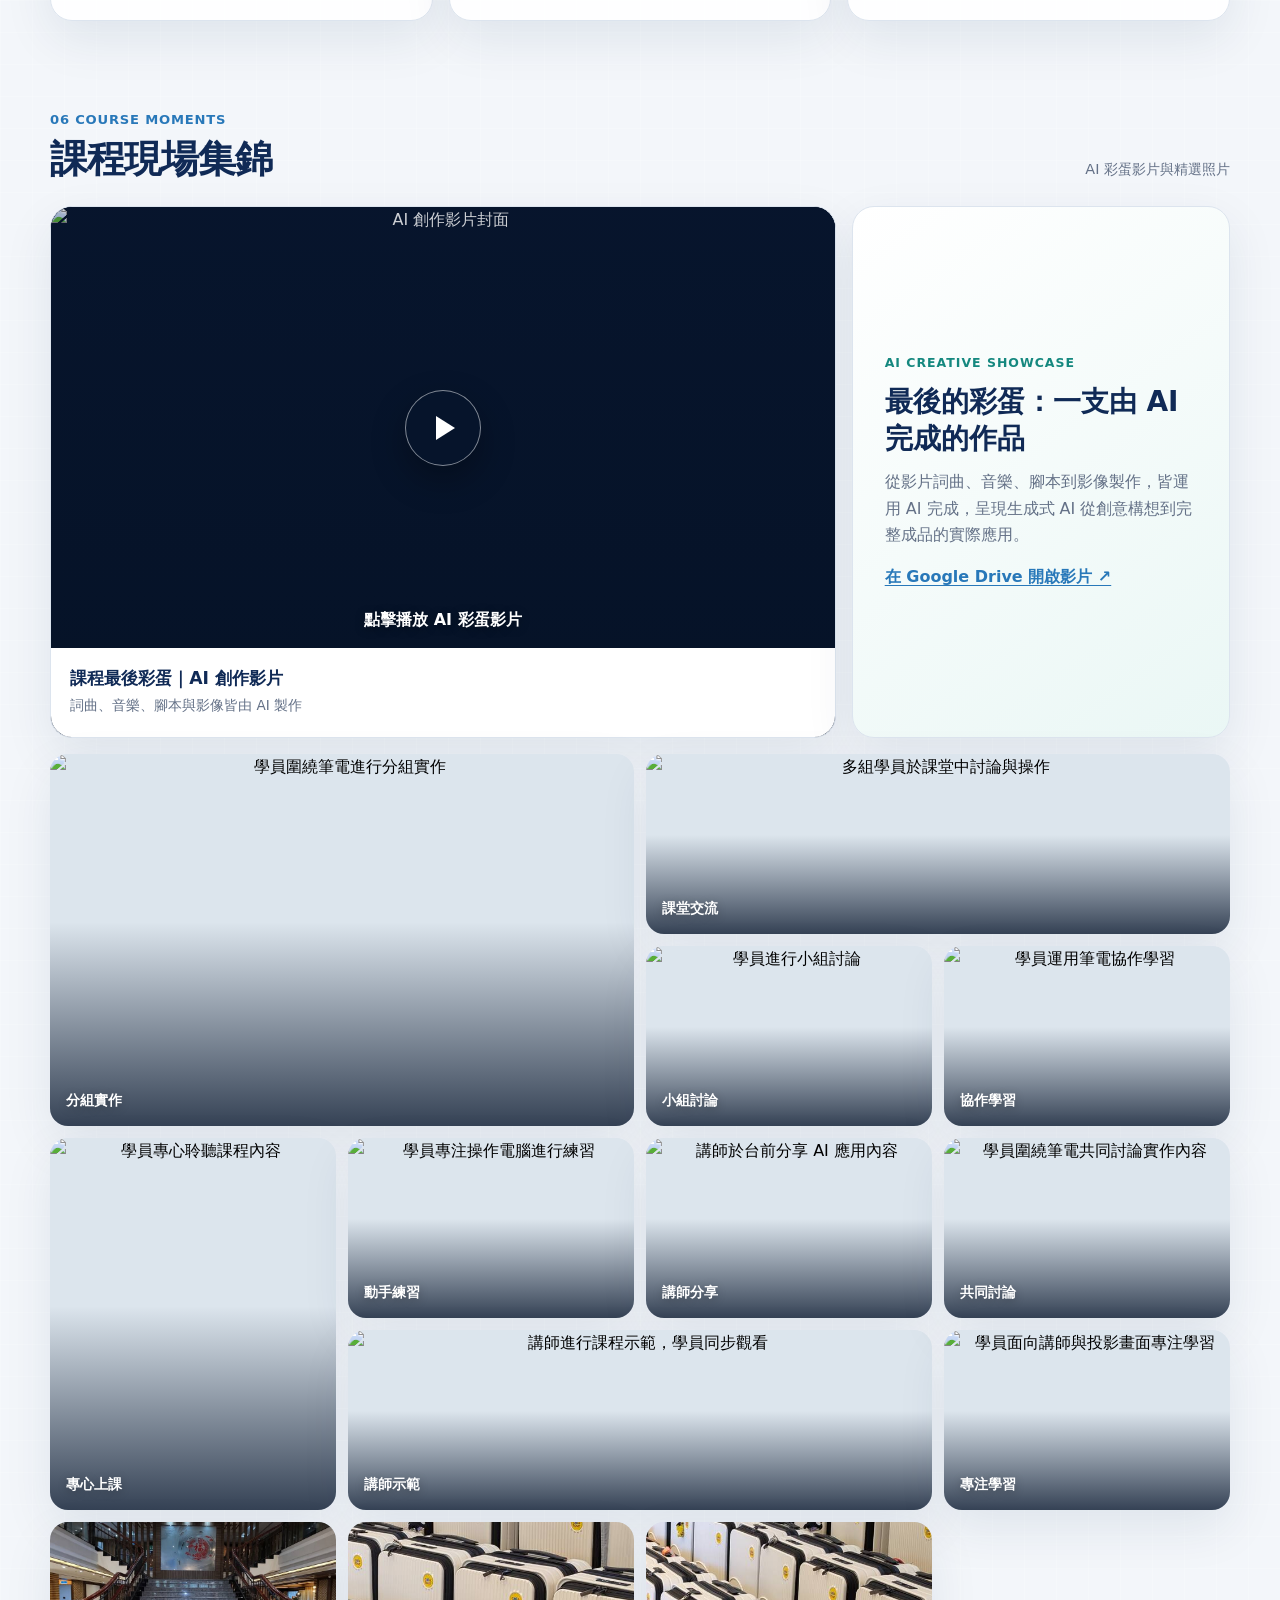
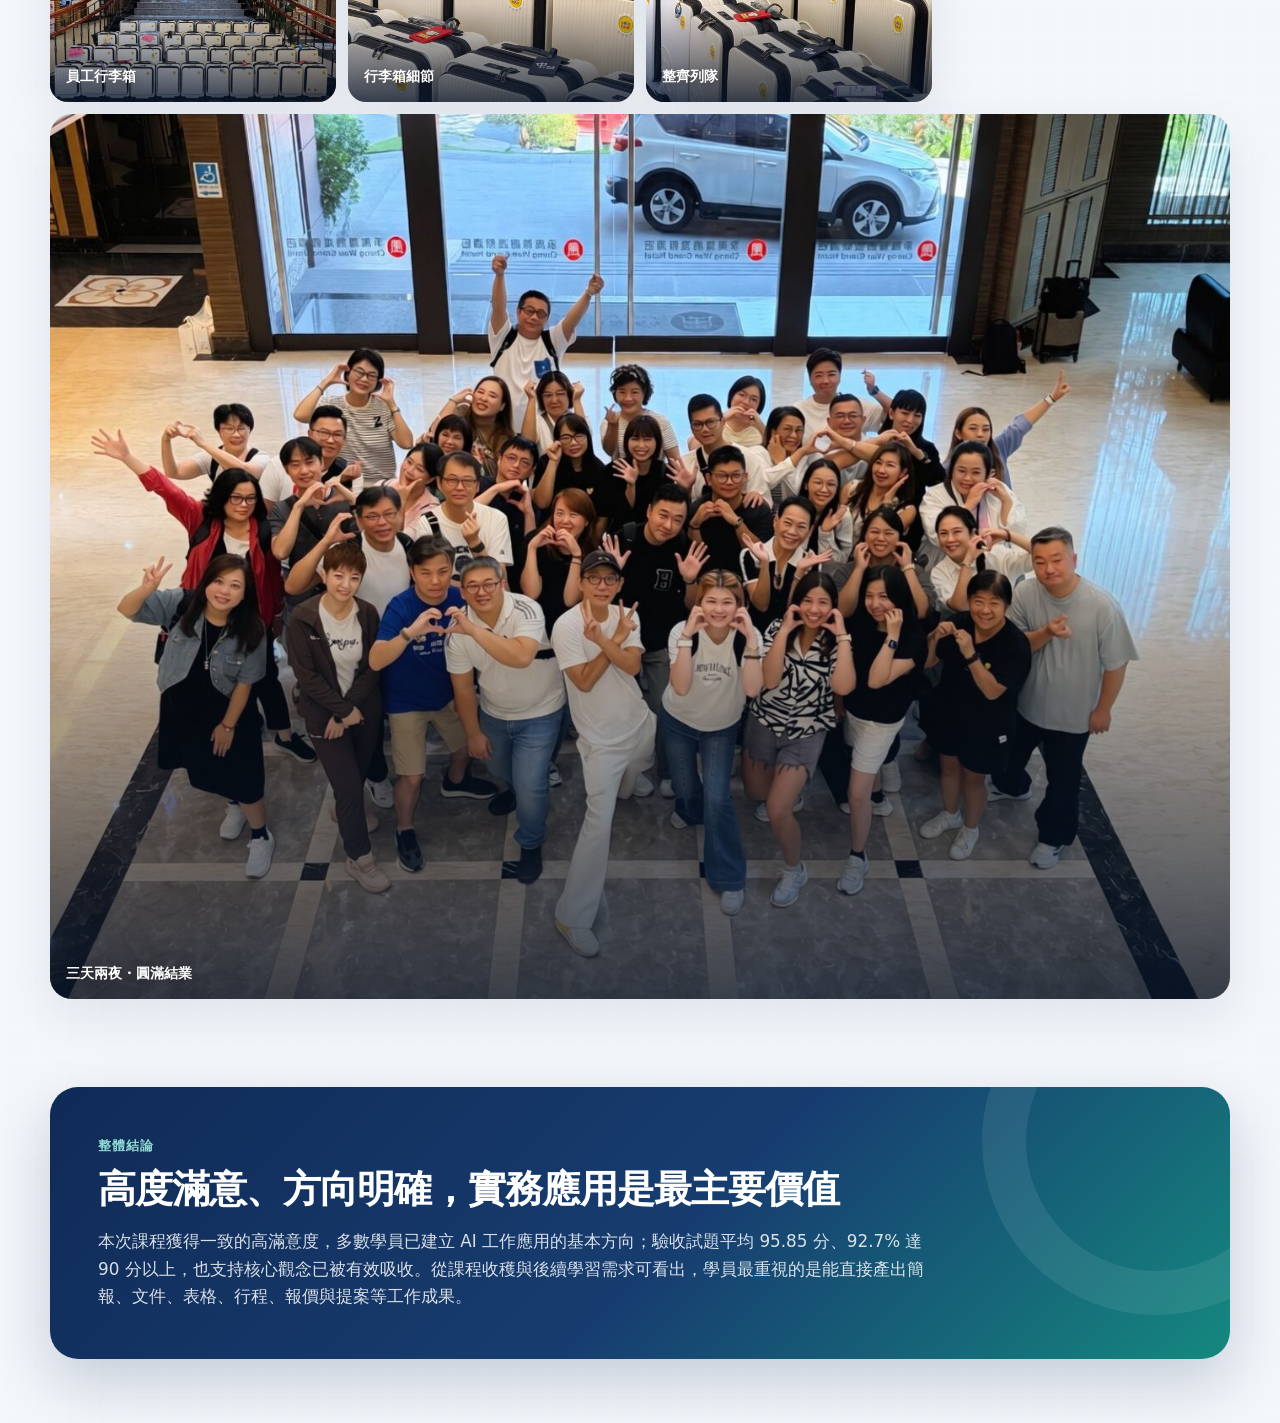
==== commit 64ee2e39: "Clarify employee luggage photo labels" ====
--- a/20260907-feedback-report/index.html
+++ b/20260907-feedback-report/index.html
@@ -536,9 +536,9 @@
         <button class="gallery-item wide" type="button" data-full="https://drive.google.com/thumbnail?id=1bKdoRhZMbtMO1QZ_lwvcXvGA2bxeHY1j&sz=w2400" aria-label="放大檢視講師示範照片"><img src="https://drive.google.com/thumbnail?id=1bKdoRhZMbtMO1QZ_lwvcXvGA2bxeHY1j&sz=w1600" alt="講師進行課程示範，學員同步觀看" loading="lazy" decoding="async"><span class="gallery-label">講師示範</span></button>
         <button class="gallery-item" type="button" data-full="https://drive.google.com/thumbnail?id=1NNta97XBM_BxOgfKOQ7oyP-tRnkKQvfS&sz=w2400" aria-label="放大檢視學員共同討論照片"><img src="https://drive.google.com/thumbnail?id=1NNta97XBM_BxOgfKOQ7oyP-tRnkKQvfS&sz=w1600" alt="學員圍繞筆電共同討論實作內容" loading="lazy" decoding="async"><span class="gallery-label">共同討論</span></button>
         <button class="gallery-item" type="button" data-full="https://drive.google.com/thumbnail?id=1q_-iMIpFGbTM5XDRrpA3DKgiRgSo3FCo&sz=w2400" aria-label="放大檢視課堂專注學習照片"><img src="https://drive.google.com/thumbnail?id=1q_-iMIpFGbTM5XDRrpA3DKgiRgSo3FCo&sz=w1600" alt="學員面向講師與投影畫面專注學習" loading="lazy" decoding="async"><span class="gallery-label">專注學習</span></button>
-        <button class="gallery-item" type="button" data-full="" aria-label="放大檢視行李箱陳列照片"><img src="[data-uri]" alt="課程結業行李箱整齊陳列" loading="lazy" decoding="async"><span class="gallery-label">旅程紀念</span></button>
-        <button class="gallery-item" type="button" data-full="" aria-label="放大檢視行李箱細節照片"><img src="[data-uri]" alt="可樂旅遊行李箱與行李吊牌細節" loading="lazy" decoding="async"><span class="gallery-label">專屬紀念</span></button>
-        <button class="gallery-item" type="button" data-full="" aria-label="放大檢視行李箱隊列照片"><img src="[data-uri]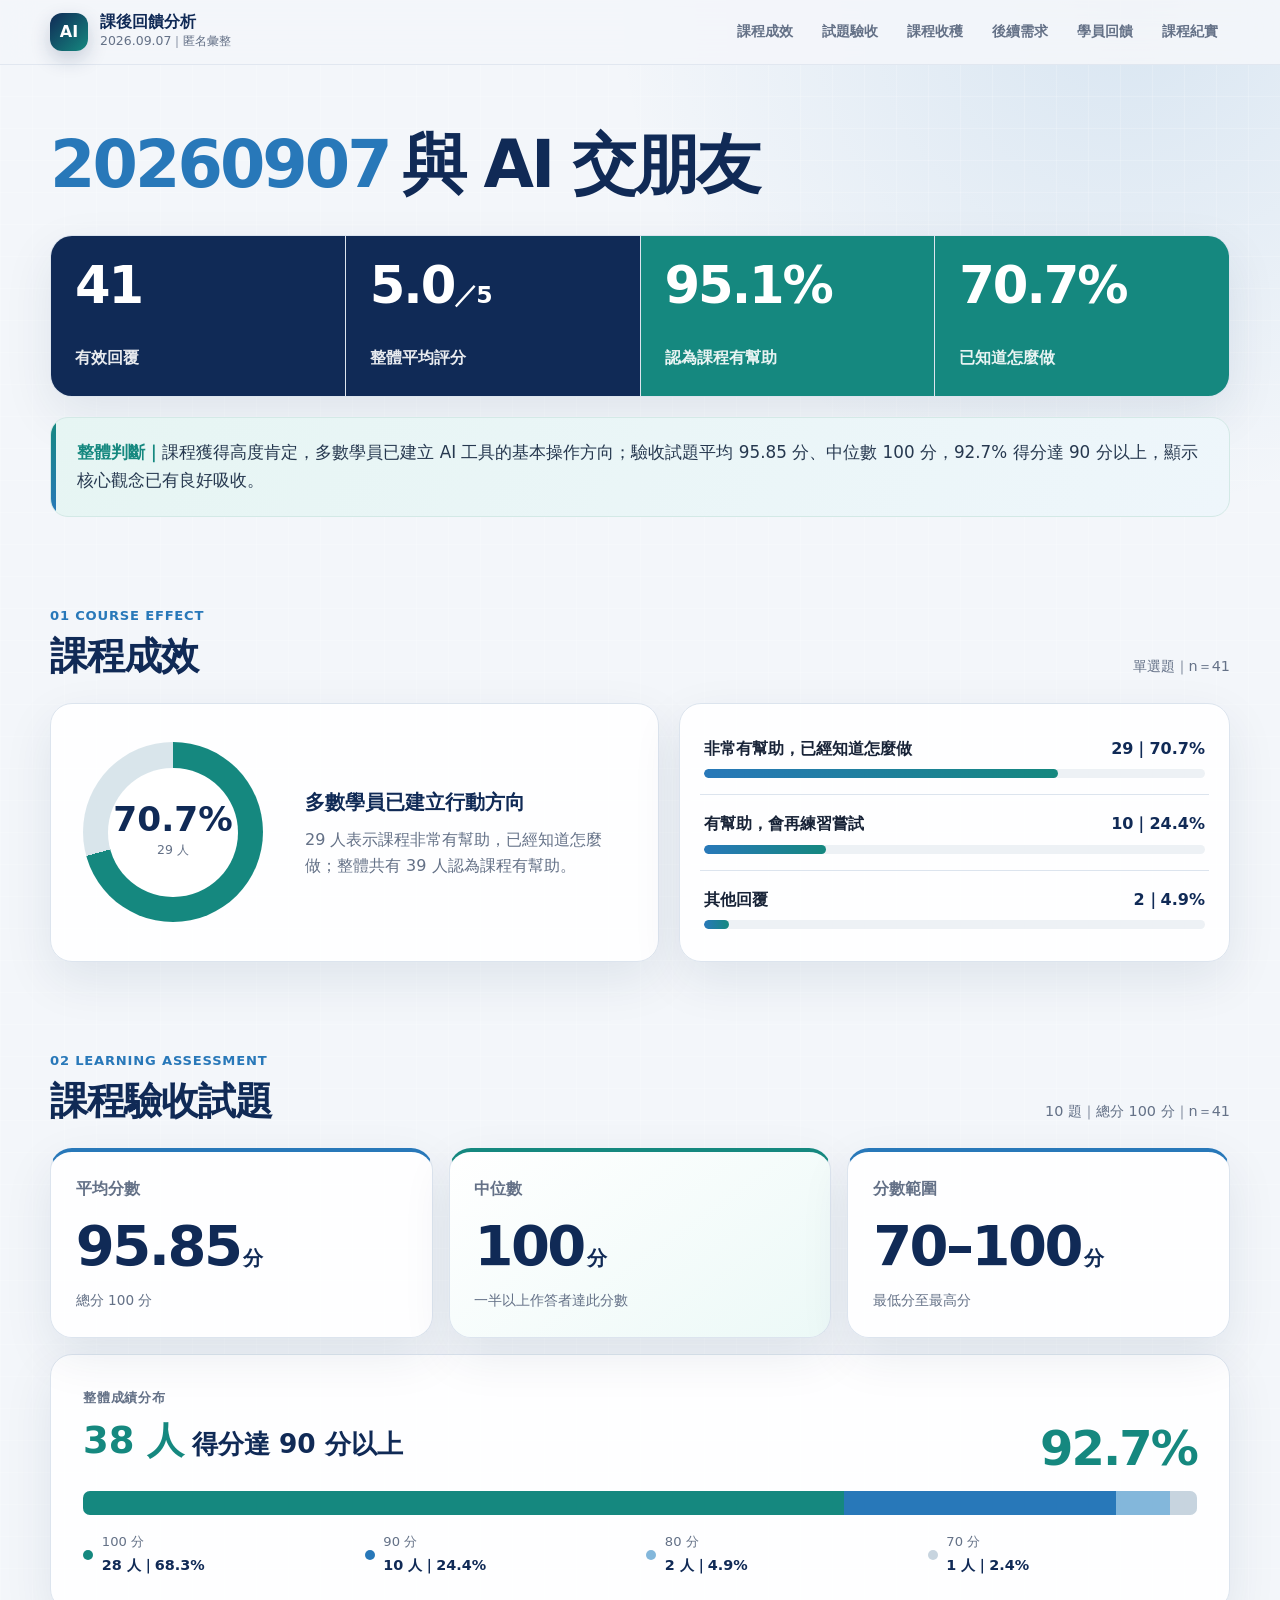
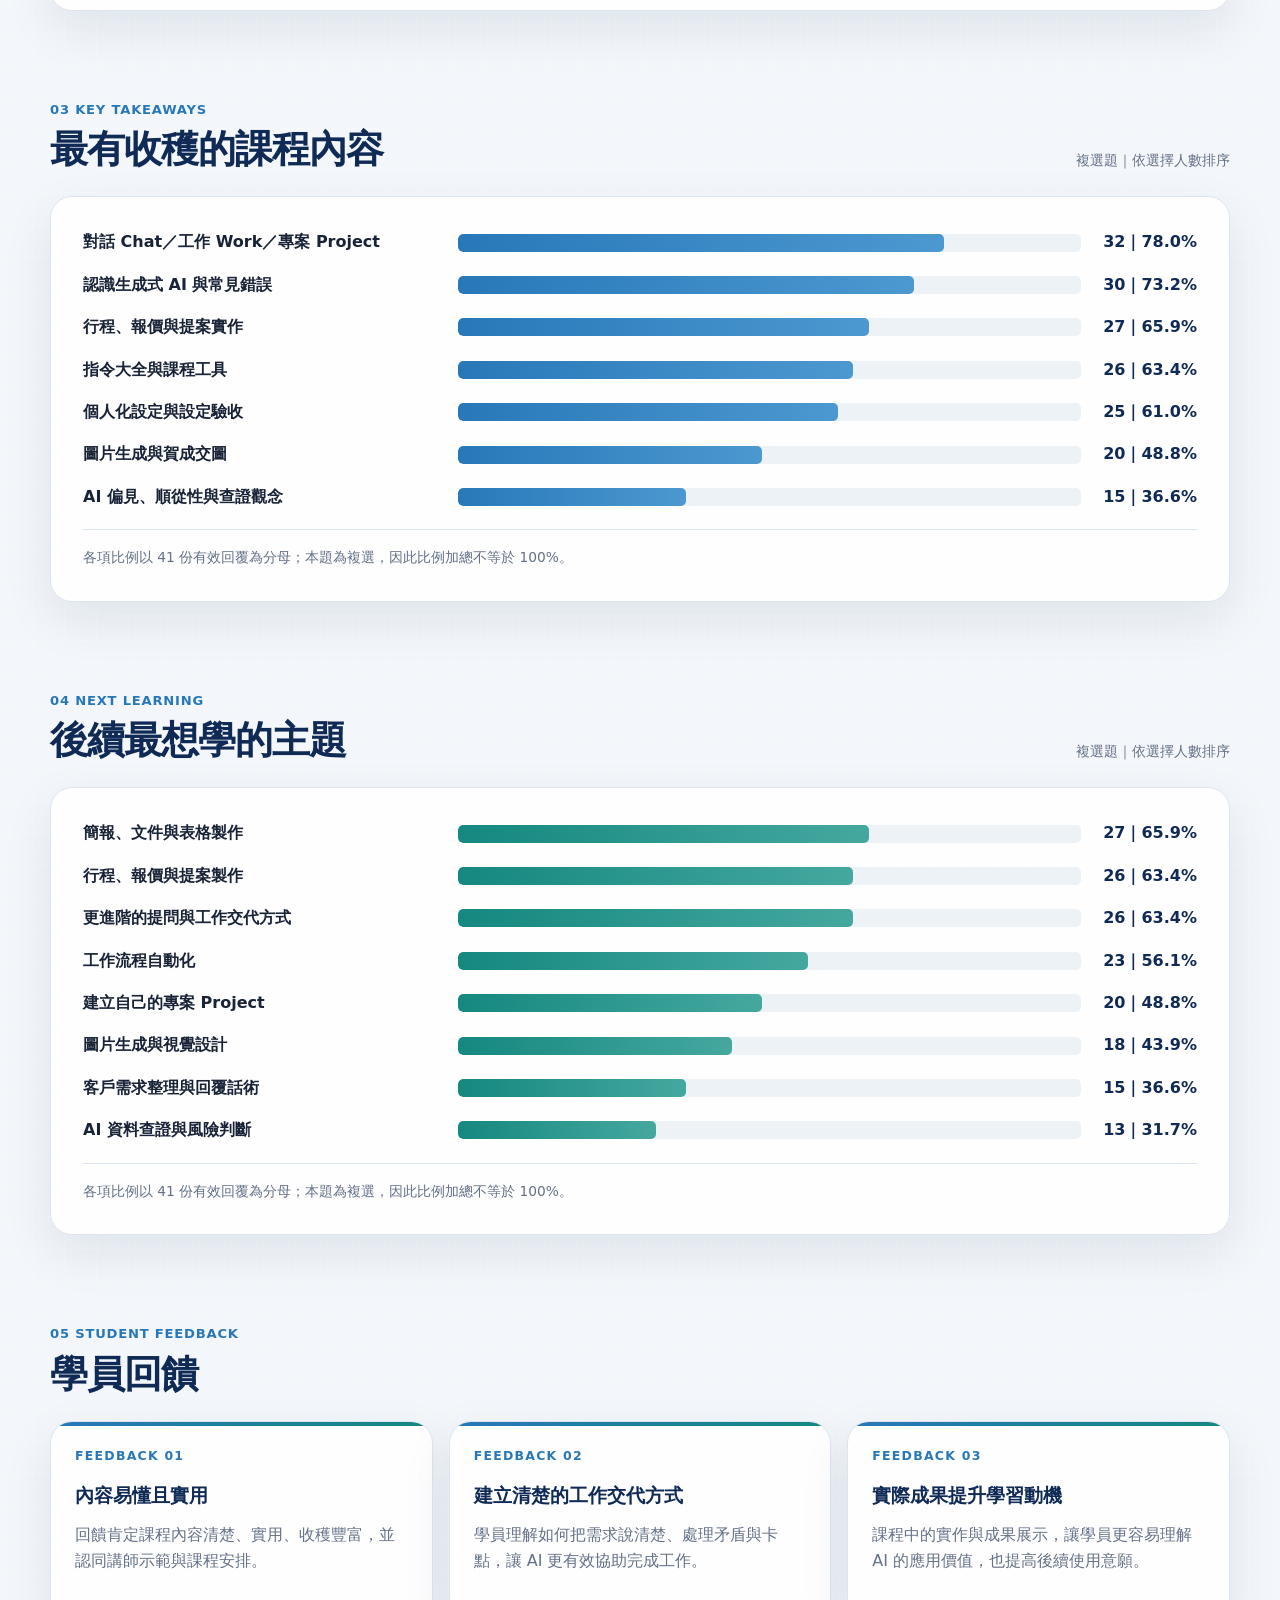
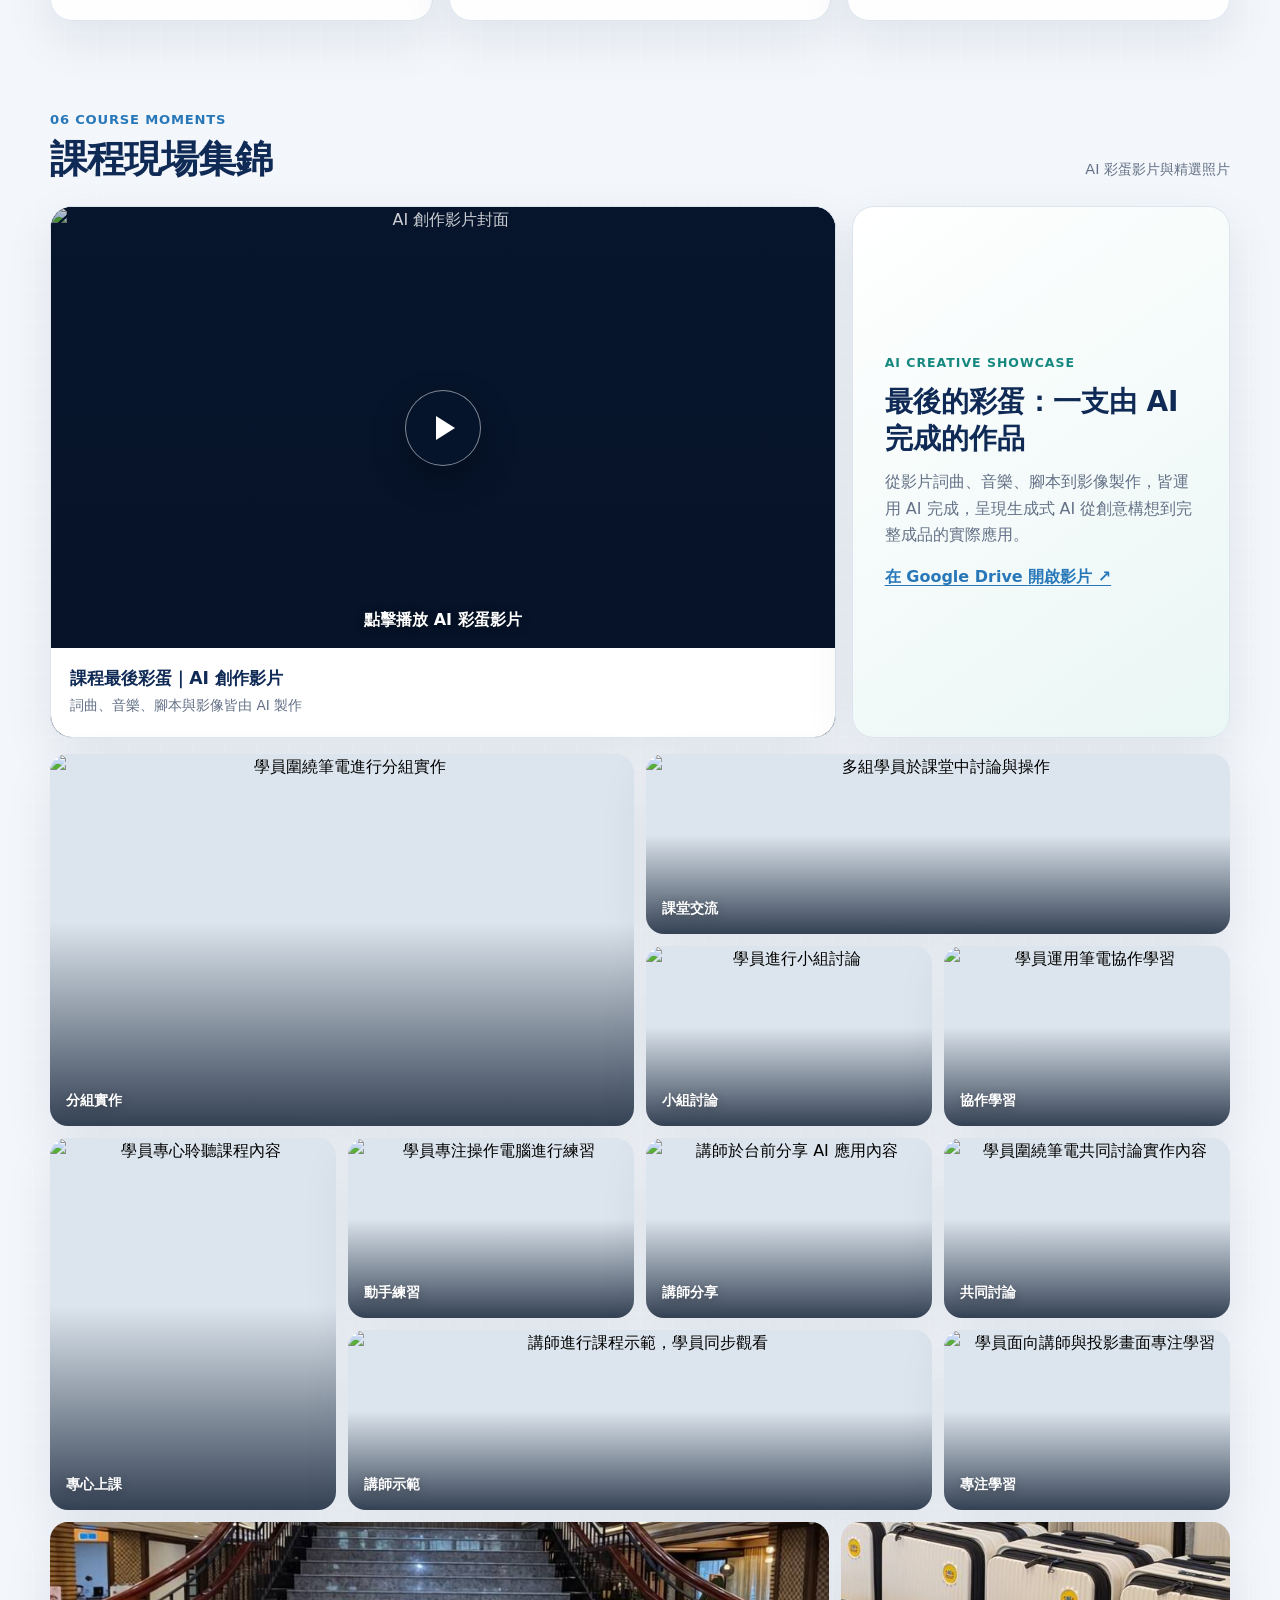
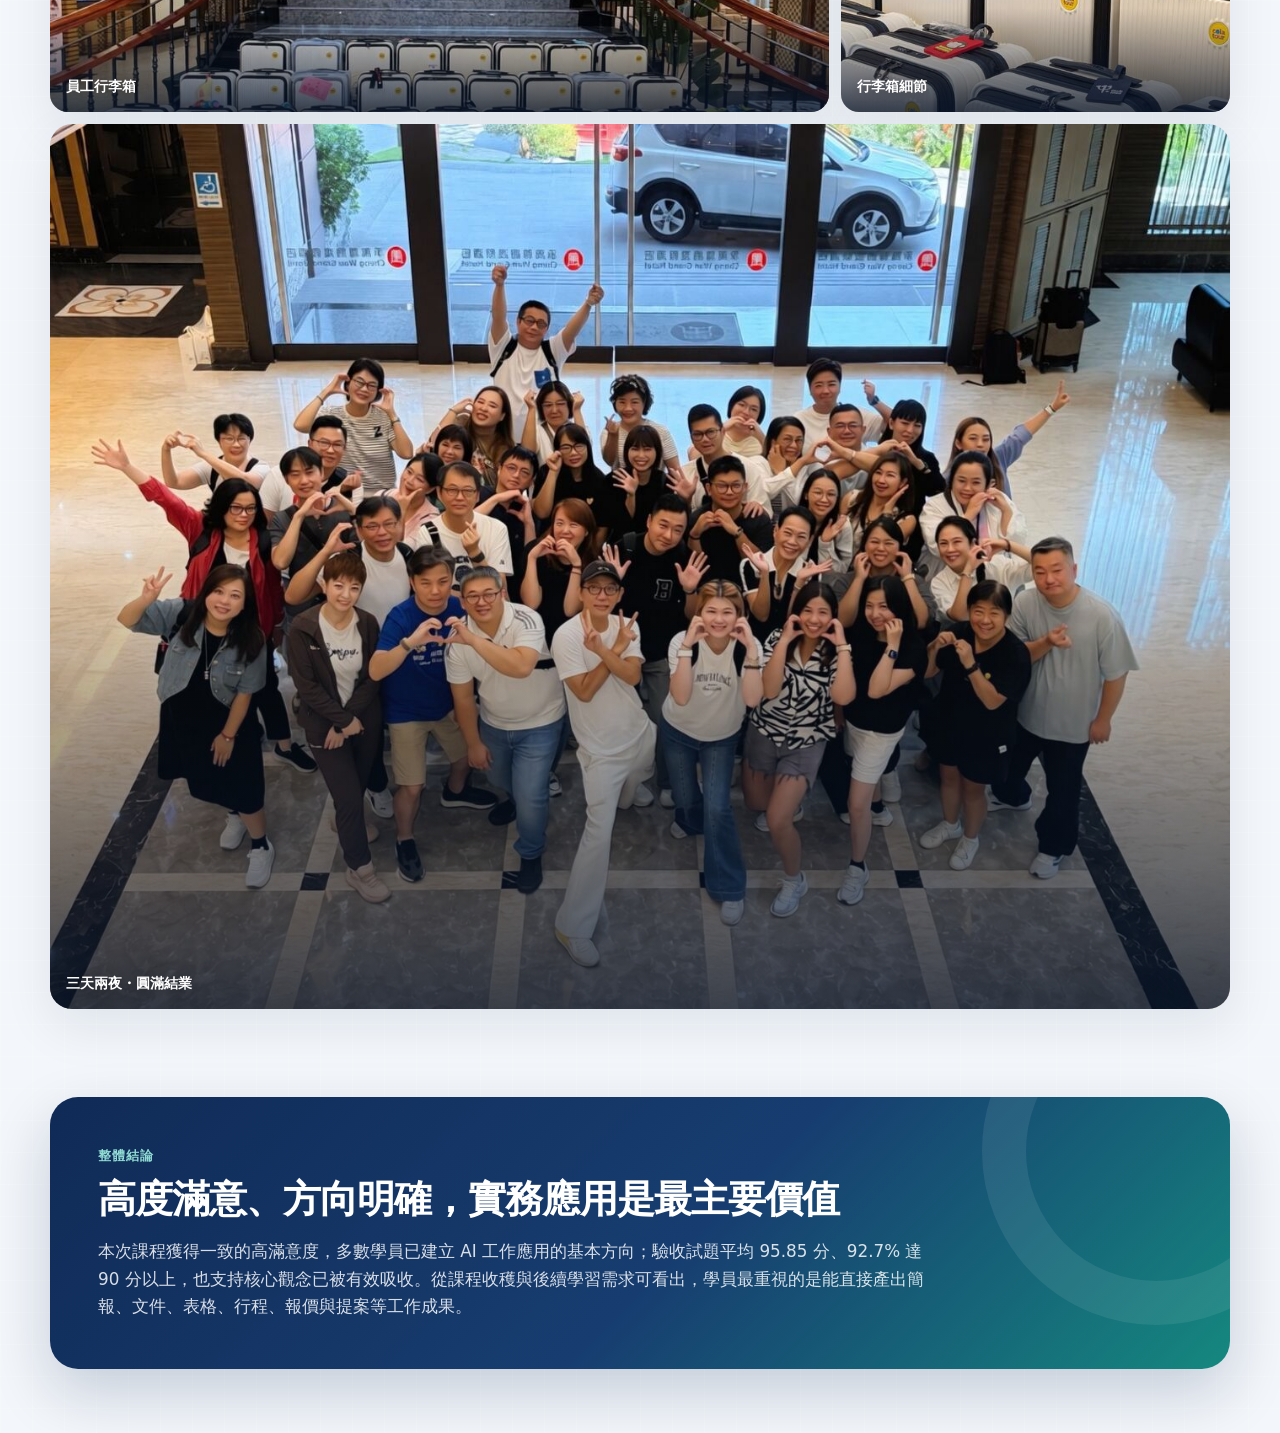
==== commit 0edfc4bf: "Refine luggage gallery layout" ====
--- a/20260907-feedback-report/index.html
+++ b/20260907-feedback-report/index.html
@@ -236,6 +236,11 @@
       border-radius: 22px;
     }
     .gallery-finale img { object-position: center center; }
+    .luggage-strip {
+      display: grid; grid-template-columns: 2fr 1fr; grid-auto-rows: 190px;
+      gap: .75rem; margin-top: .75rem;
+    }
+    .luggage-strip .gallery-item { min-height: 0; }
     .gallery-item::after {
       content: ""; position: absolute; inset: 45% 0 0; pointer-events: none;
       background: linear-gradient(transparent, rgba(6, 20, 42, .78));
@@ -289,6 +294,7 @@
       .signal { min-height: 0; }
       .media-intro { grid-template-columns: 1fr; }
       .gallery { grid-template-columns: repeat(2, 1fr); grid-auto-rows: 190px; }
+      .luggage-strip { grid-template-columns: 1fr; grid-auto-rows: 230px; }
     }
     @media (max-width: 680px) {
       main, .topbar-inner { width: min(100% - 1.2rem, var(--max)); }
@@ -320,6 +326,7 @@
       .gallery { grid-template-columns: 1fr; grid-auto-rows: 230px; }
       .gallery-item.featured, .gallery-item.wide, .gallery-item.tall { grid-column: auto; grid-row: auto; }
       .gallery-item { border-radius: 15px; }
+      .luggage-strip { grid-auto-rows: 210px; }
       .gallery-finale { aspect-ratio: 4 / 3; margin-top: .65rem; }
       .poster-play { width: 62px; height: 62px; }
       .poster-play::before { border-top-width: 10px; border-bottom-width: 10px; border-left-width: 16px; }
@@ -536,9 +543,11 @@
         <button class="gallery-item wide" type="button" data-full="https://drive.google.com/thumbnail?id=1bKdoRhZMbtMO1QZ_lwvcXvGA2bxeHY1j&sz=w2400" aria-label="放大檢視講師示範照片"><img src="https://drive.google.com/thumbnail?id=1bKdoRhZMbtMO1QZ_lwvcXvGA2bxeHY1j&sz=w1600" alt="講師進行課程示範，學員同步觀看" loading="lazy" decoding="async"><span class="gallery-label">講師示範</span></button>
         <button class="gallery-item" type="button" data-full="https://drive.google.com/thumbnail?id=1NNta97XBM_BxOgfKOQ7oyP-tRnkKQvfS&sz=w2400" aria-label="放大檢視學員共同討論照片"><img src="https://drive.google.com/thumbnail?id=1NNta97XBM_BxOgfKOQ7oyP-tRnkKQvfS&sz=w1600" alt="學員圍繞筆電共同討論實作內容" loading="lazy" decoding="async"><span class="gallery-label">共同討論</span></button>
         <button class="gallery-item" type="button" data-full="https://drive.google.com/thumbnail?id=1q_-iMIpFGbTM5XDRrpA3DKgiRgSo3FCo&sz=w2400" aria-label="放大檢視課堂專注學習照片"><img src="https://drive.google.com/thumbnail?id=1q_-iMIpFGbTM5XDRrpA3DKgiRgSo3FCo&sz=w1600" alt="學員面向講師與投影畫面專注學習" loading="lazy" decoding="async"><span class="gallery-label">專注學習</span></button>
-        <button class="gallery-item" type="button" data-full="" aria-label="放大檢視行李箱陳列照片"><img src="[data-uri]" alt="可樂旅遊員工行李箱整齊陳列" loading="lazy" decoding="async"><span class="gallery-label">員工行李箱</span></button>
-        <button class="gallery-item" type="button" data-full="" aria-label="放大檢視行李箱細節照片"><img src="[data-uri]" alt="可樂旅遊員工行李箱與行李吊牌細節" loading="lazy" decoding="async"><span class="gallery-label">行李箱細節</span></button>
-        <button class="gallery-item" type="button" data-full="" aria-label="放大檢視行李箱隊列照片"><img src="[data-uri]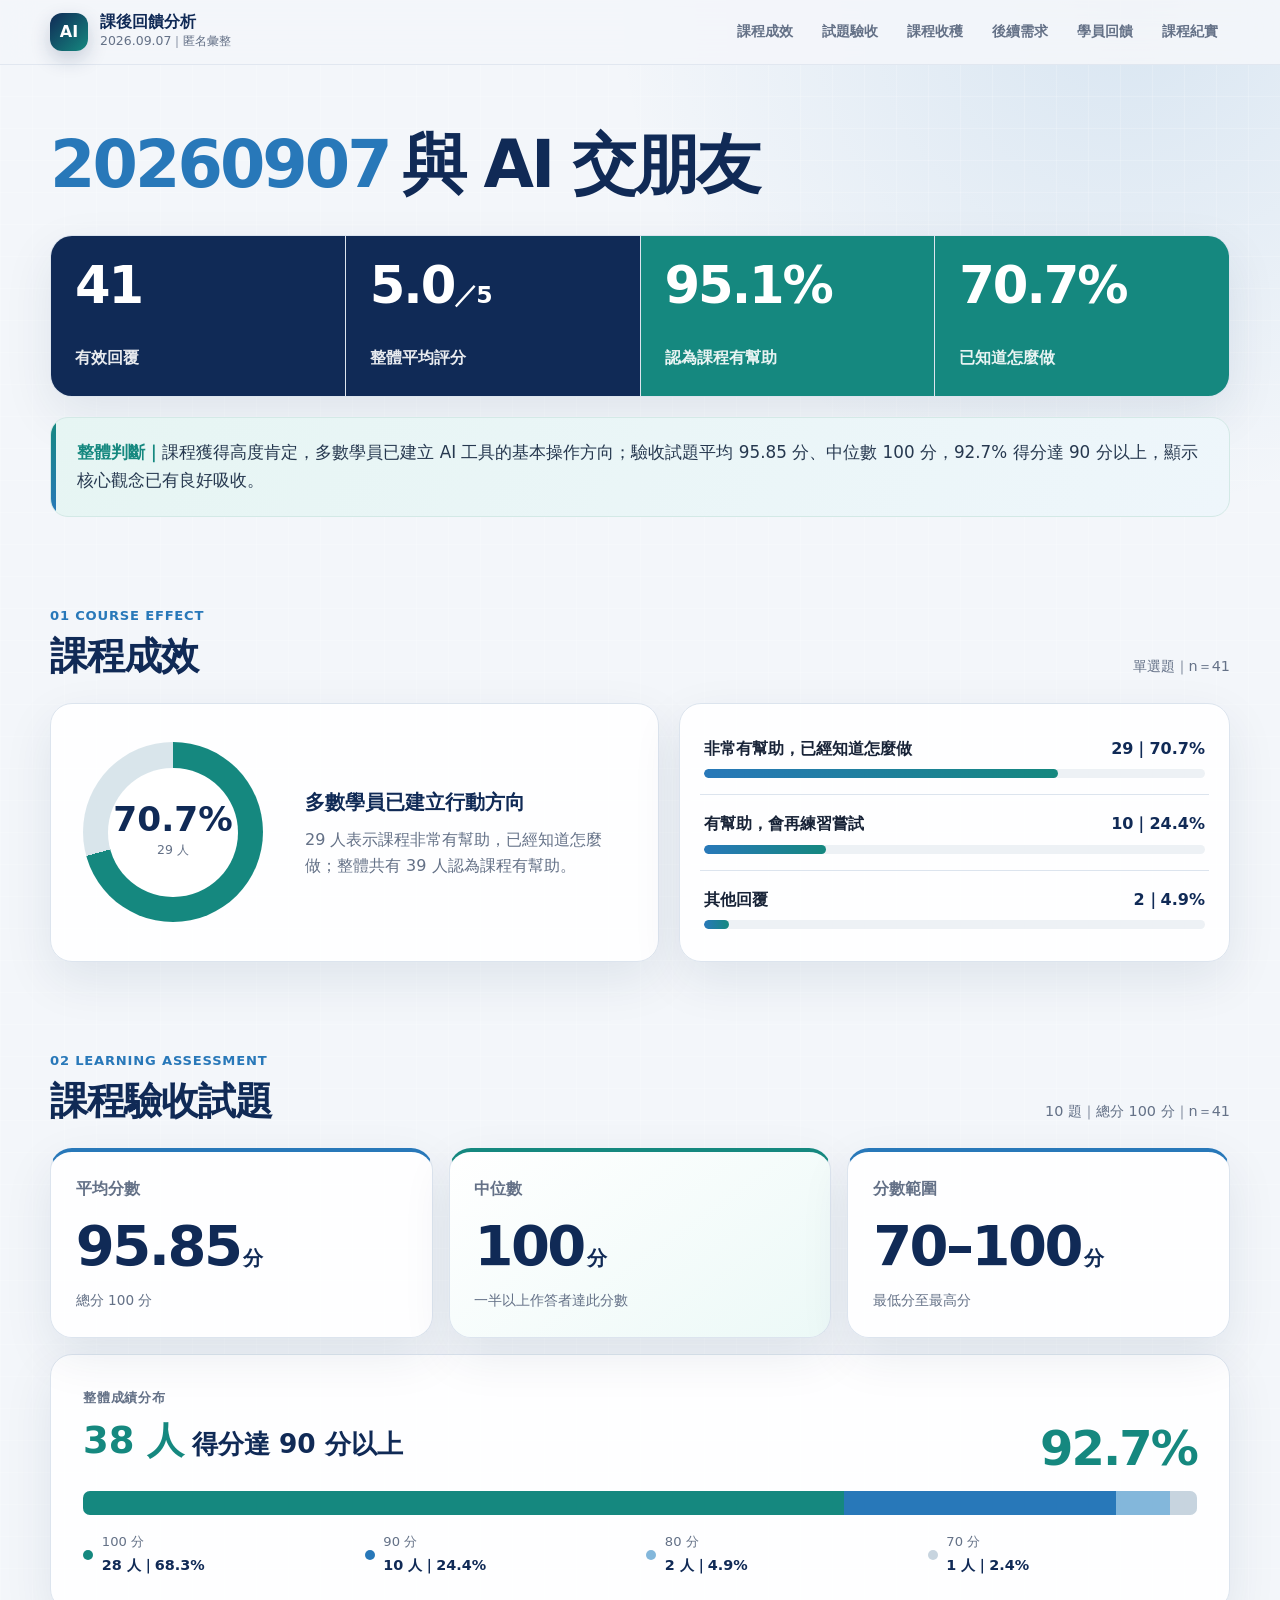
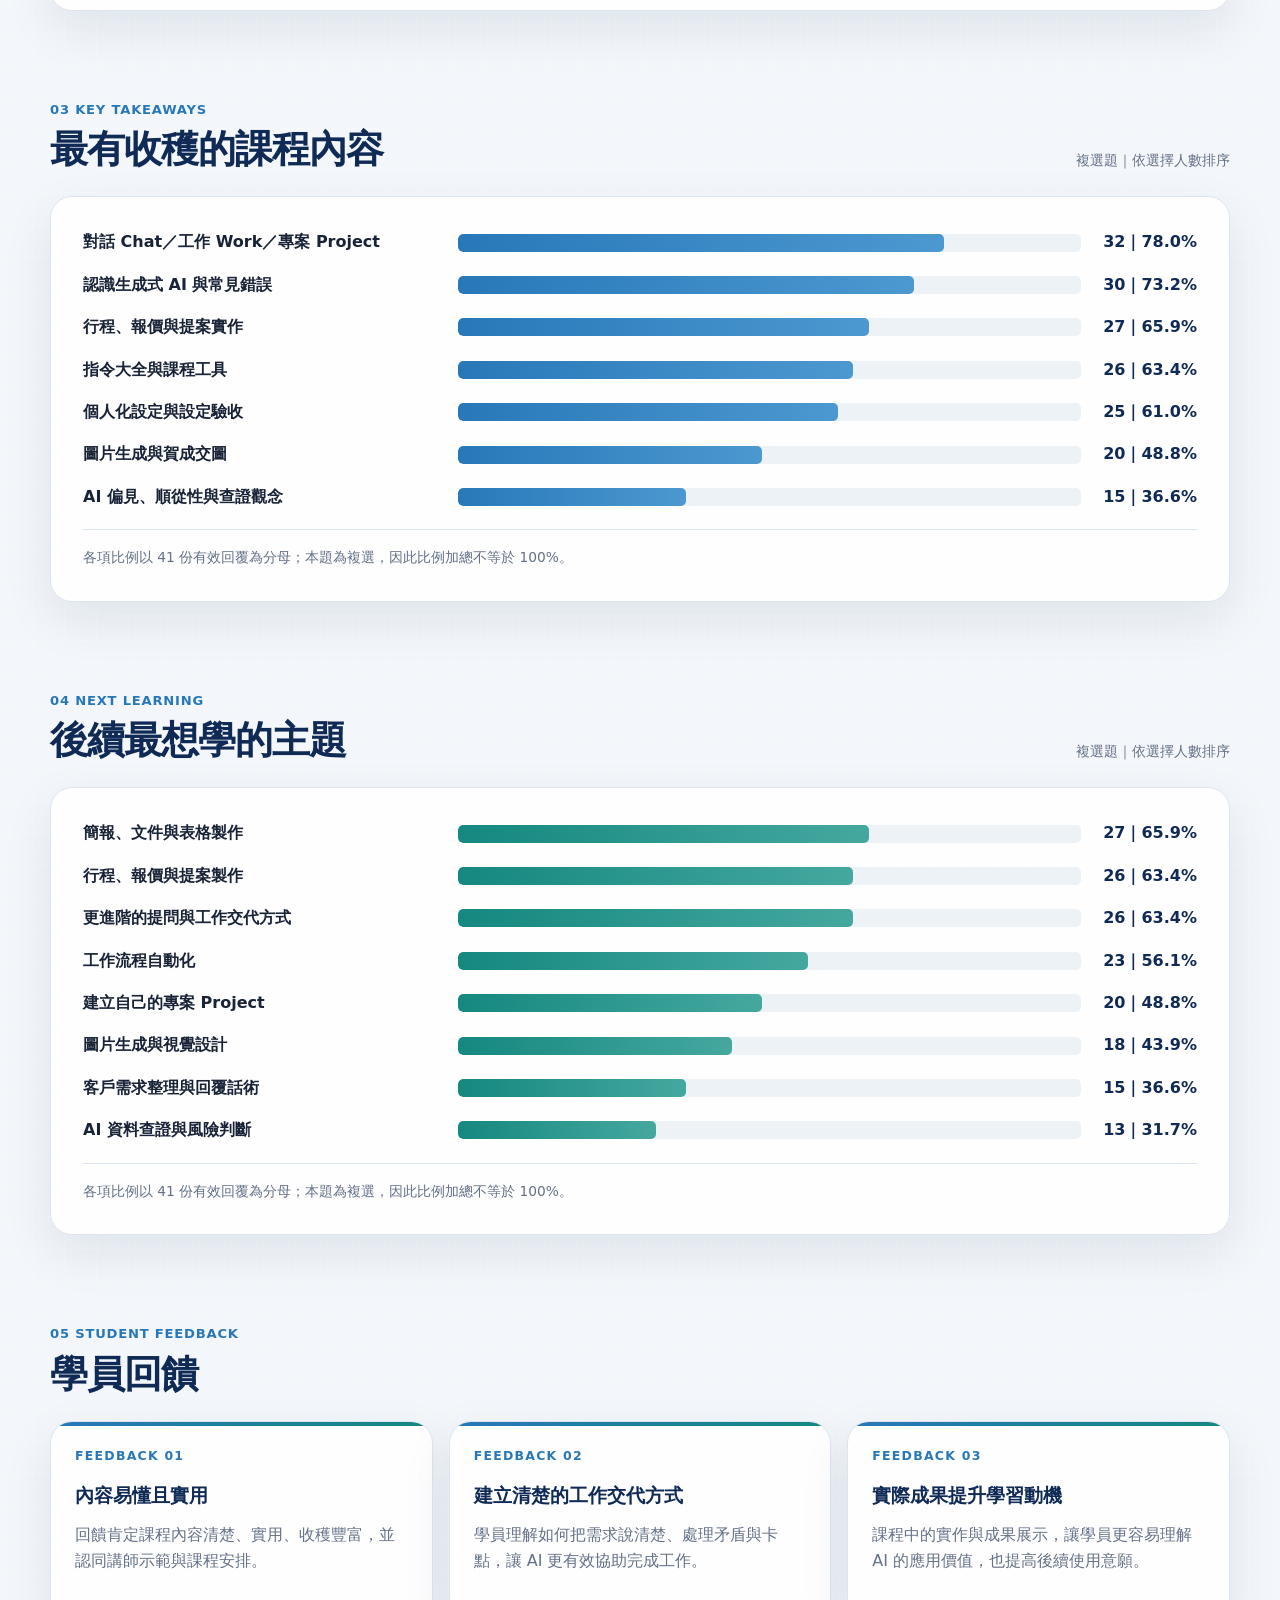
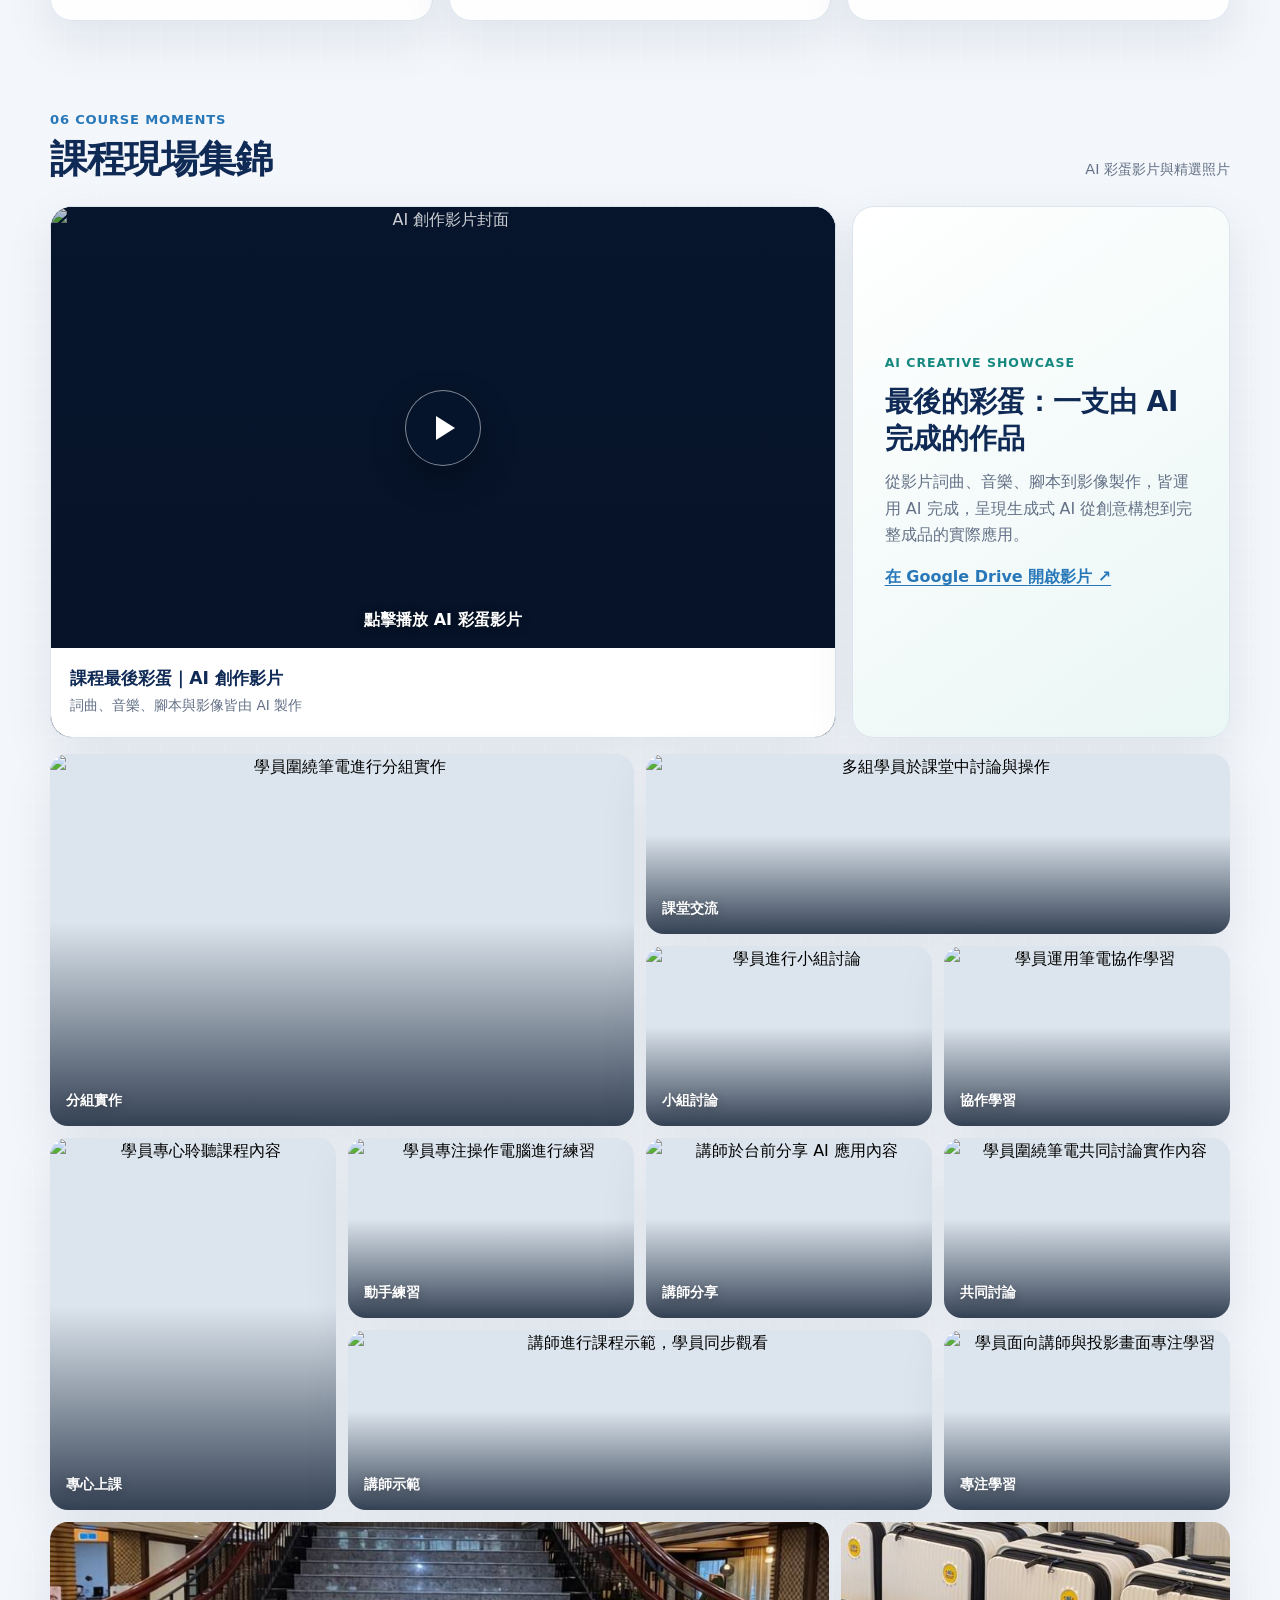
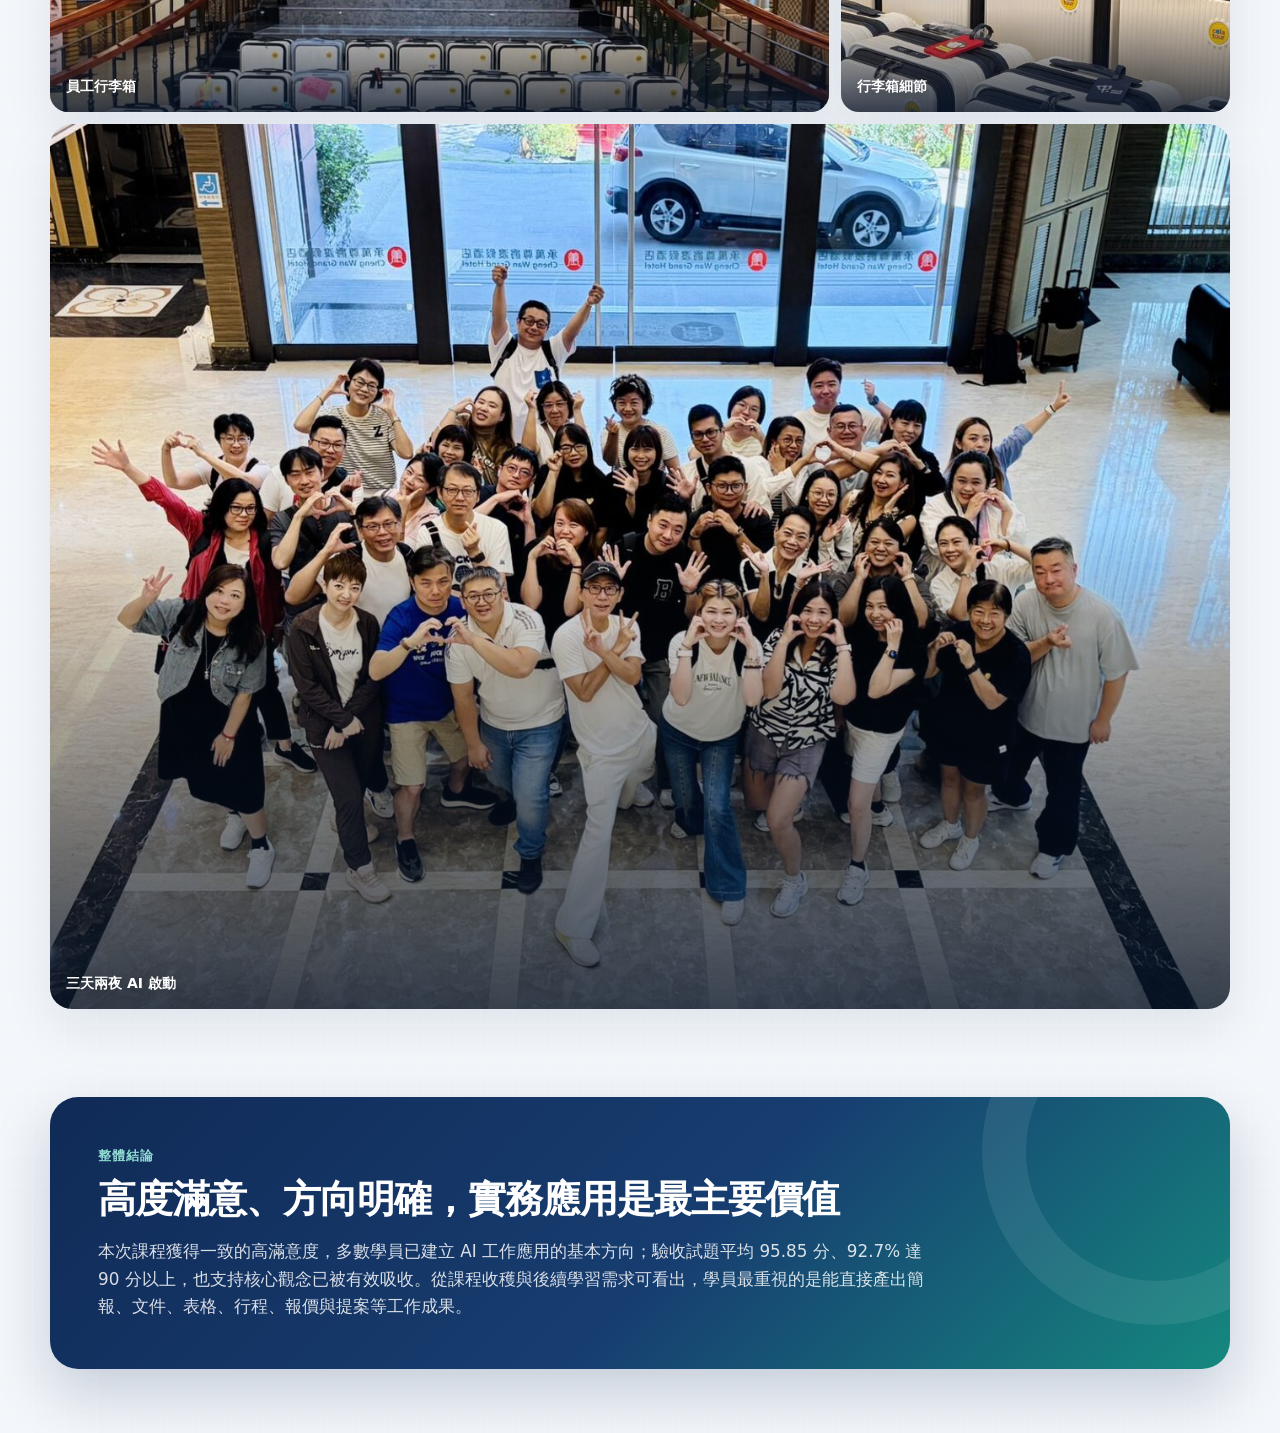
==== commit af6cf764: "Replace closing group photo and update caption" ====
--- a/20260907-feedback-report/index.html
+++ b/20260907-feedback-report/index.html
@@ -550,7 +550,7 @@
         <button class="gallery-item" type="button" data-full="" aria-label="放大檢視員工行李箱細節照片"><img src="[data-uri]" alt="可樂旅遊員工行李箱與行李吊牌細節" loading="lazy" decoding="async"><span class="gallery-label">行李箱細節</span></button>
       </div>
 
-      <button class="gallery-item gallery-finale" type="button" data-full="" aria-label="放大檢視三天兩夜結業大合照"><img src="[data-uri]